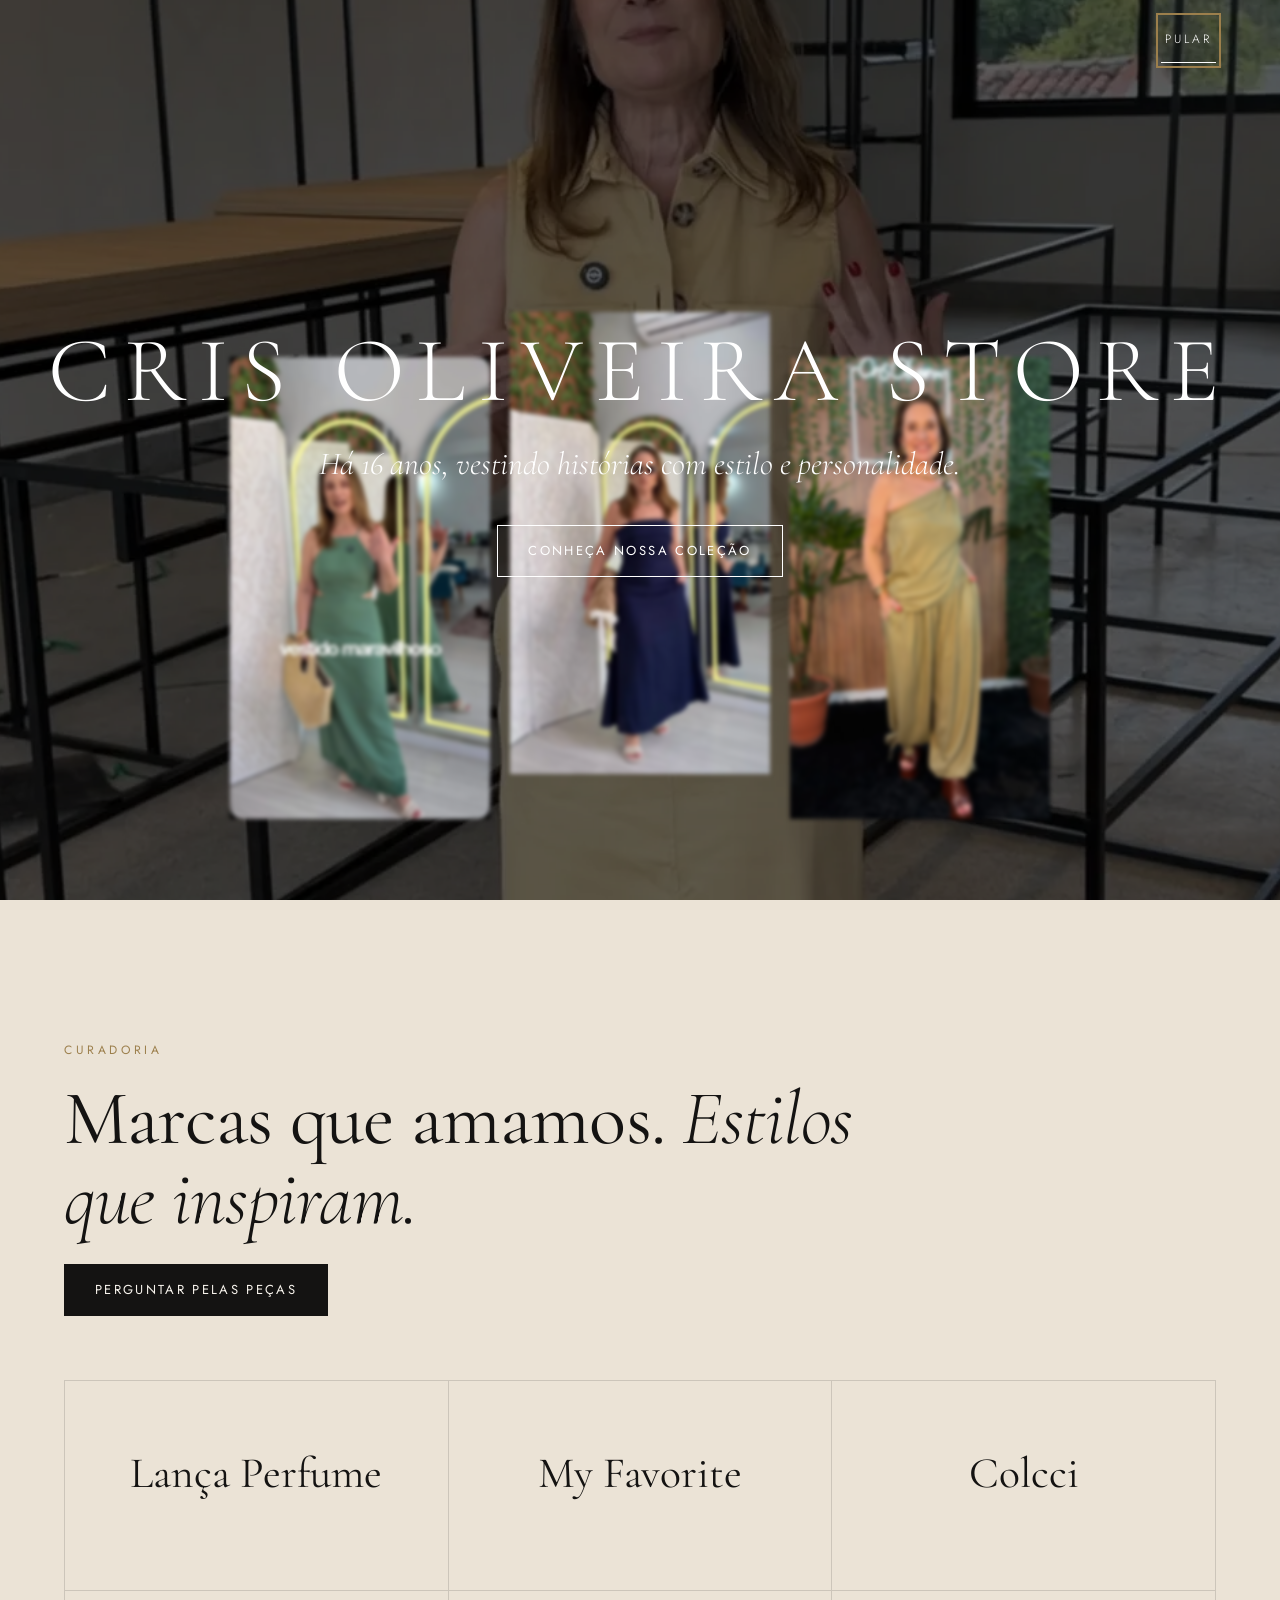
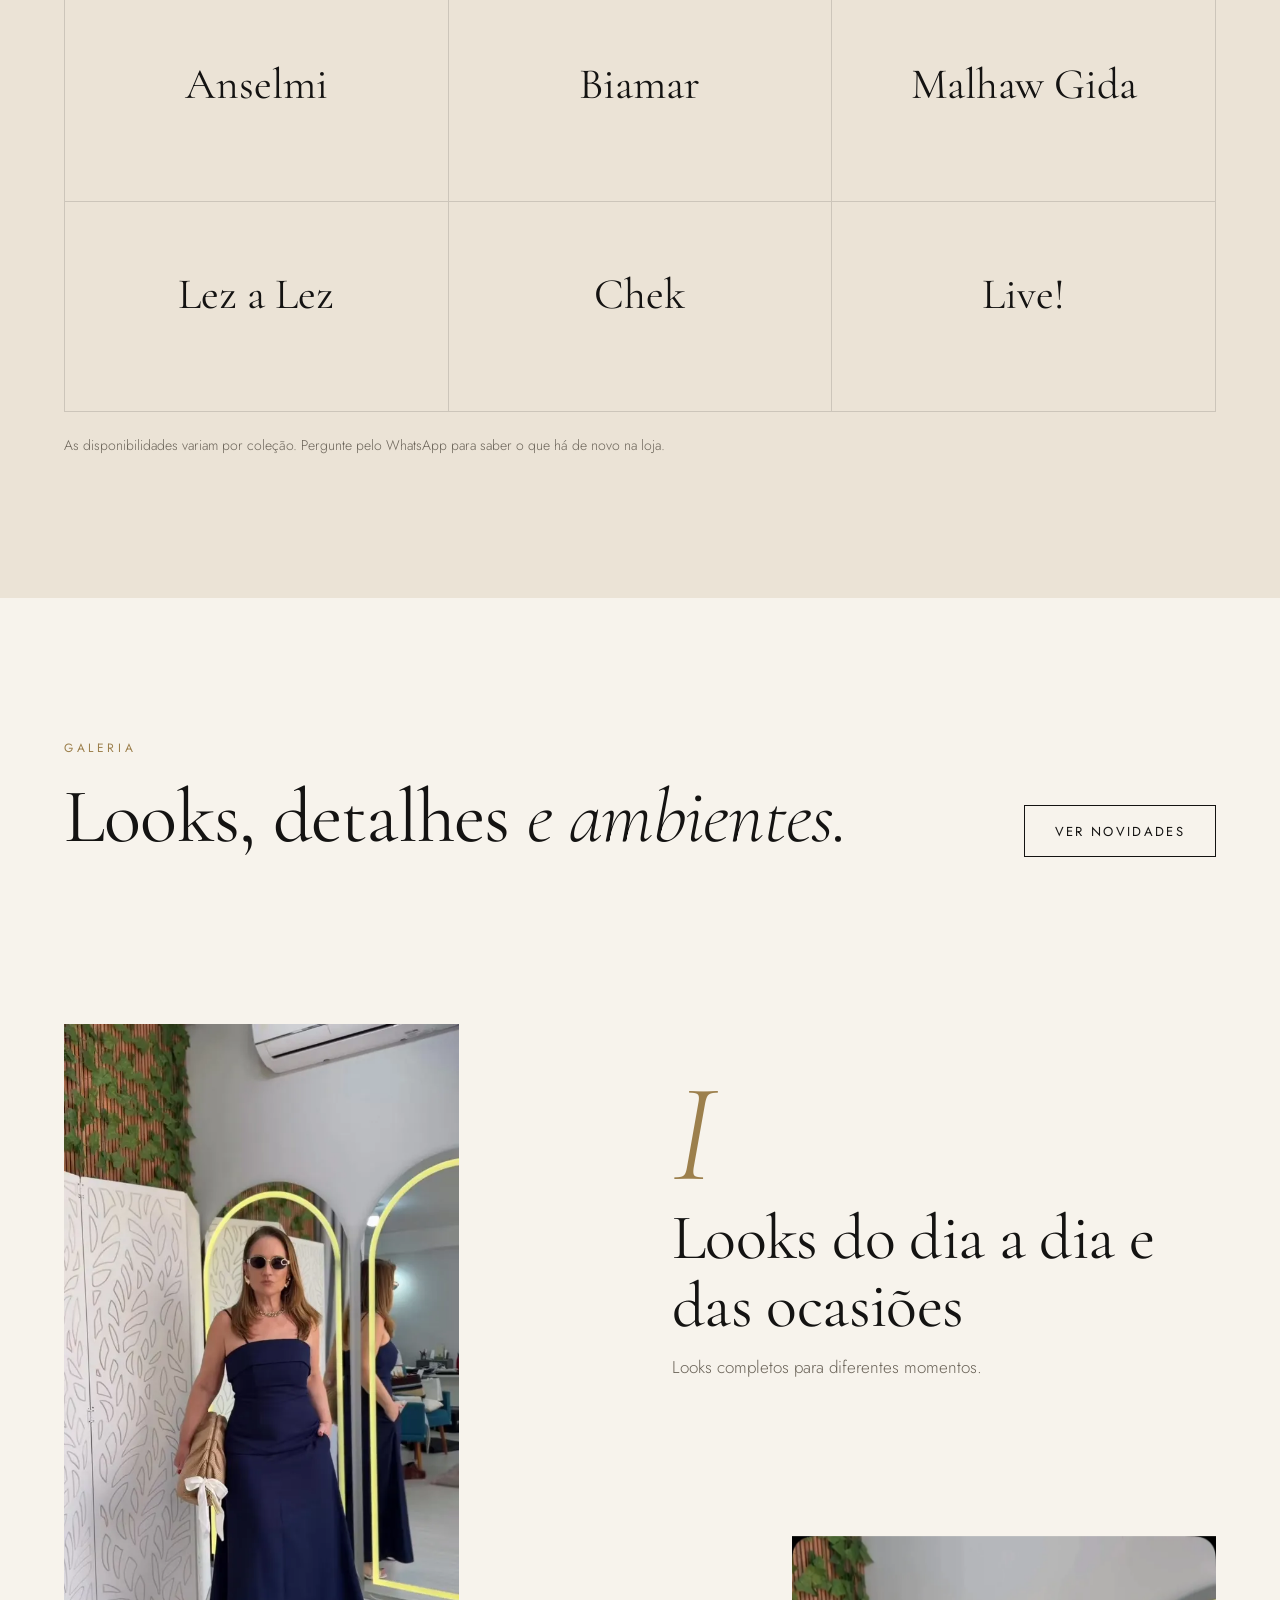
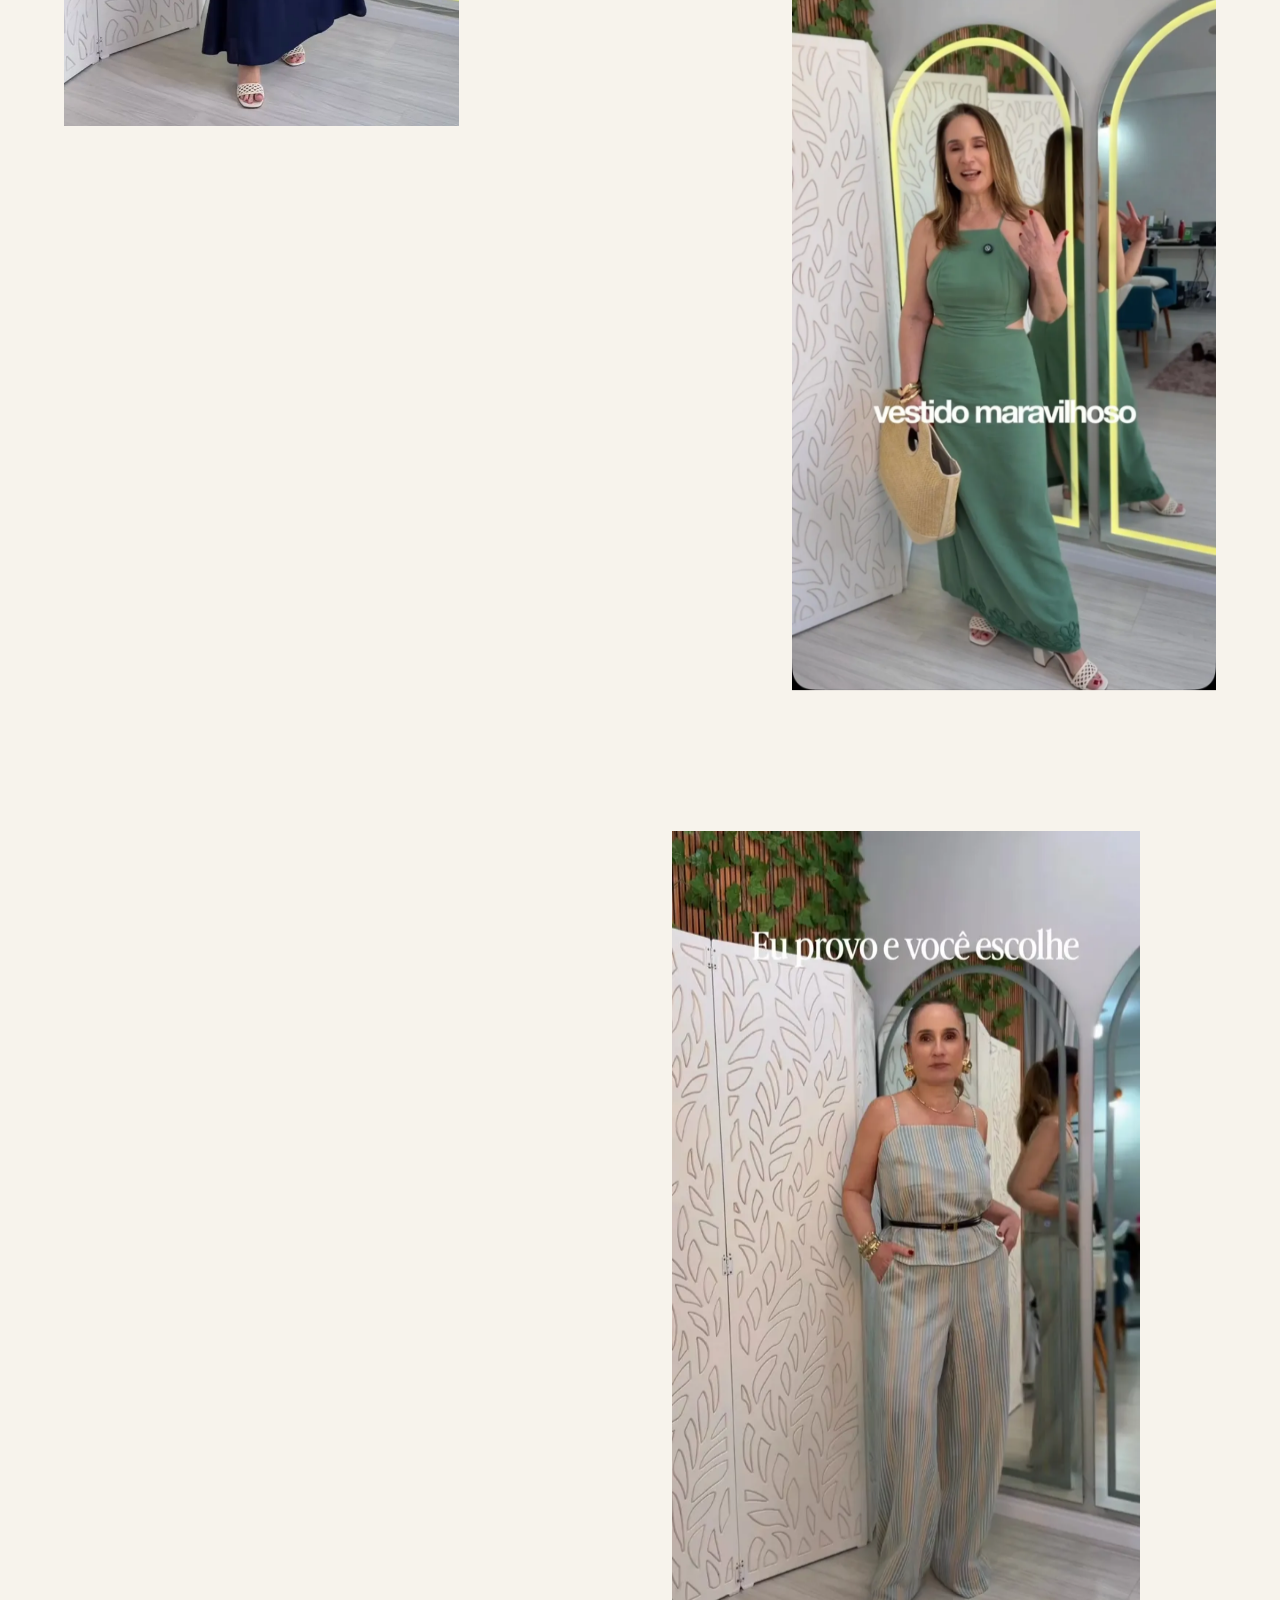
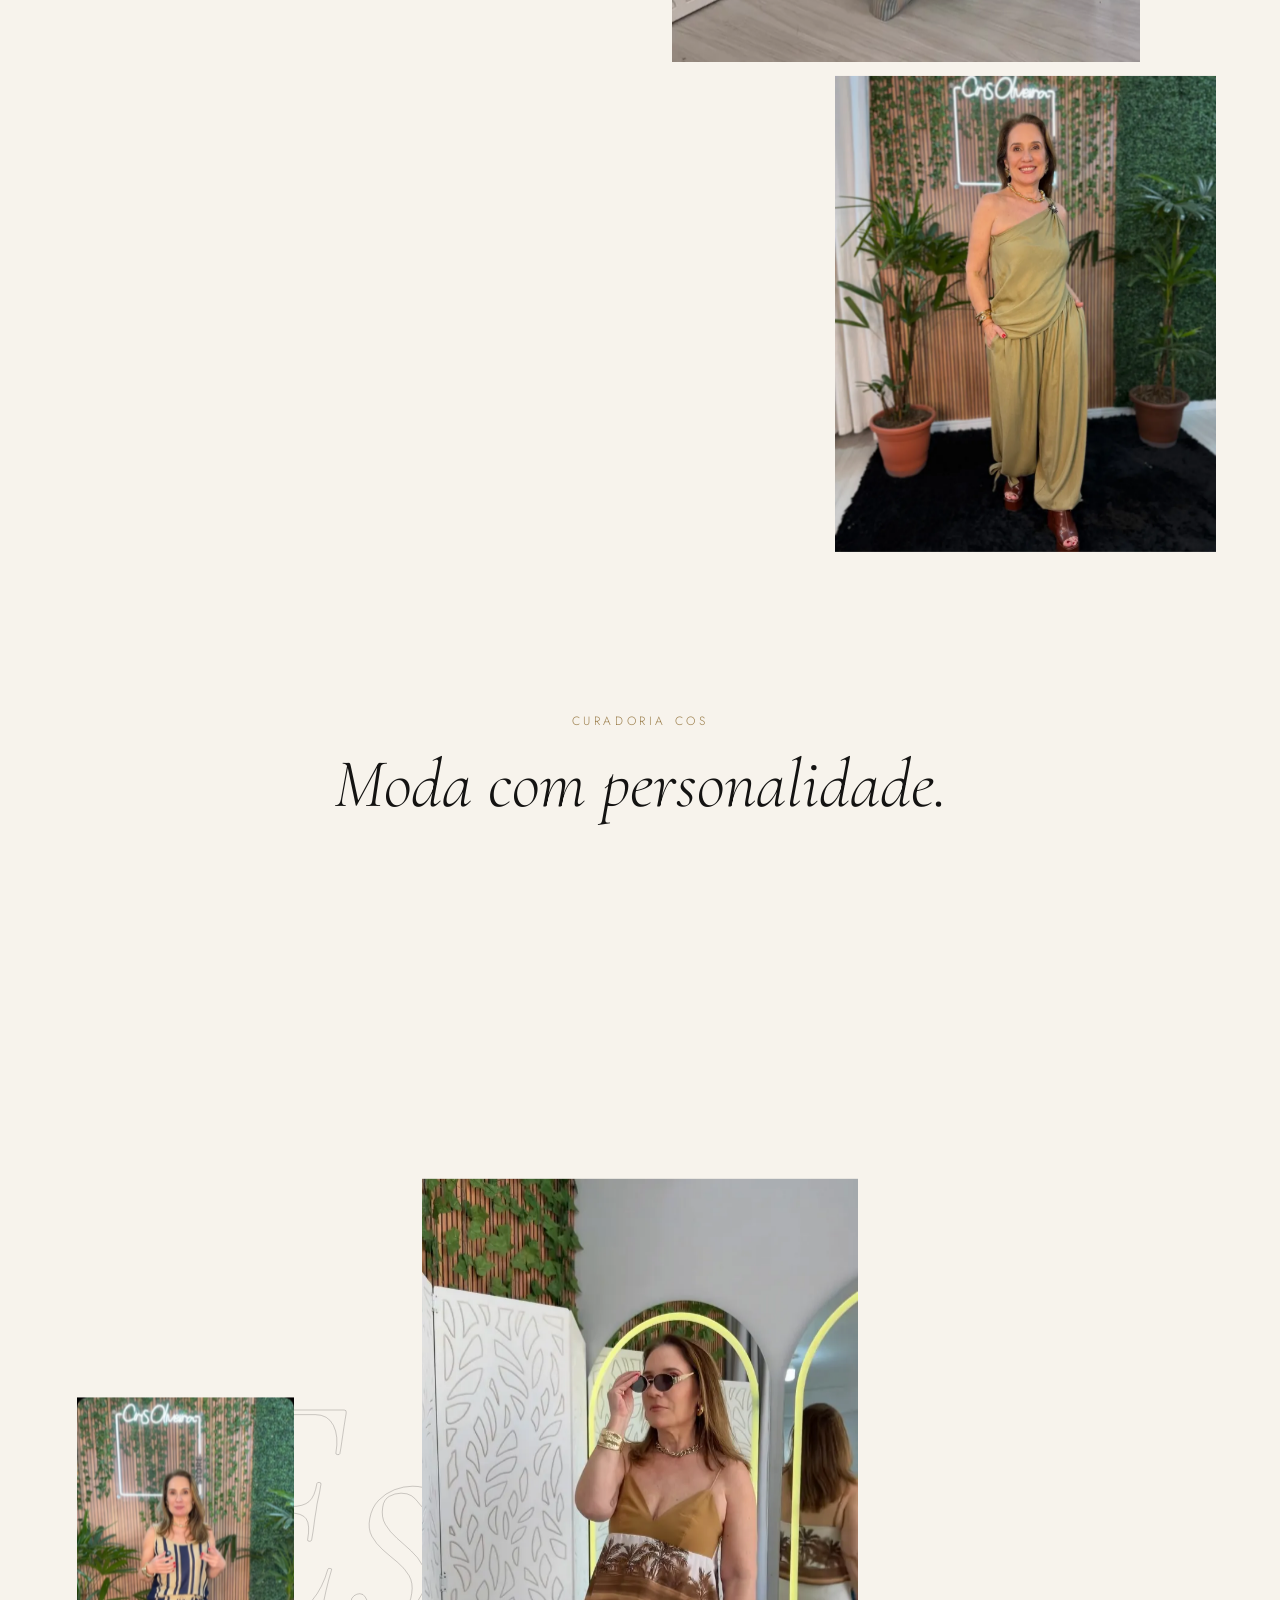
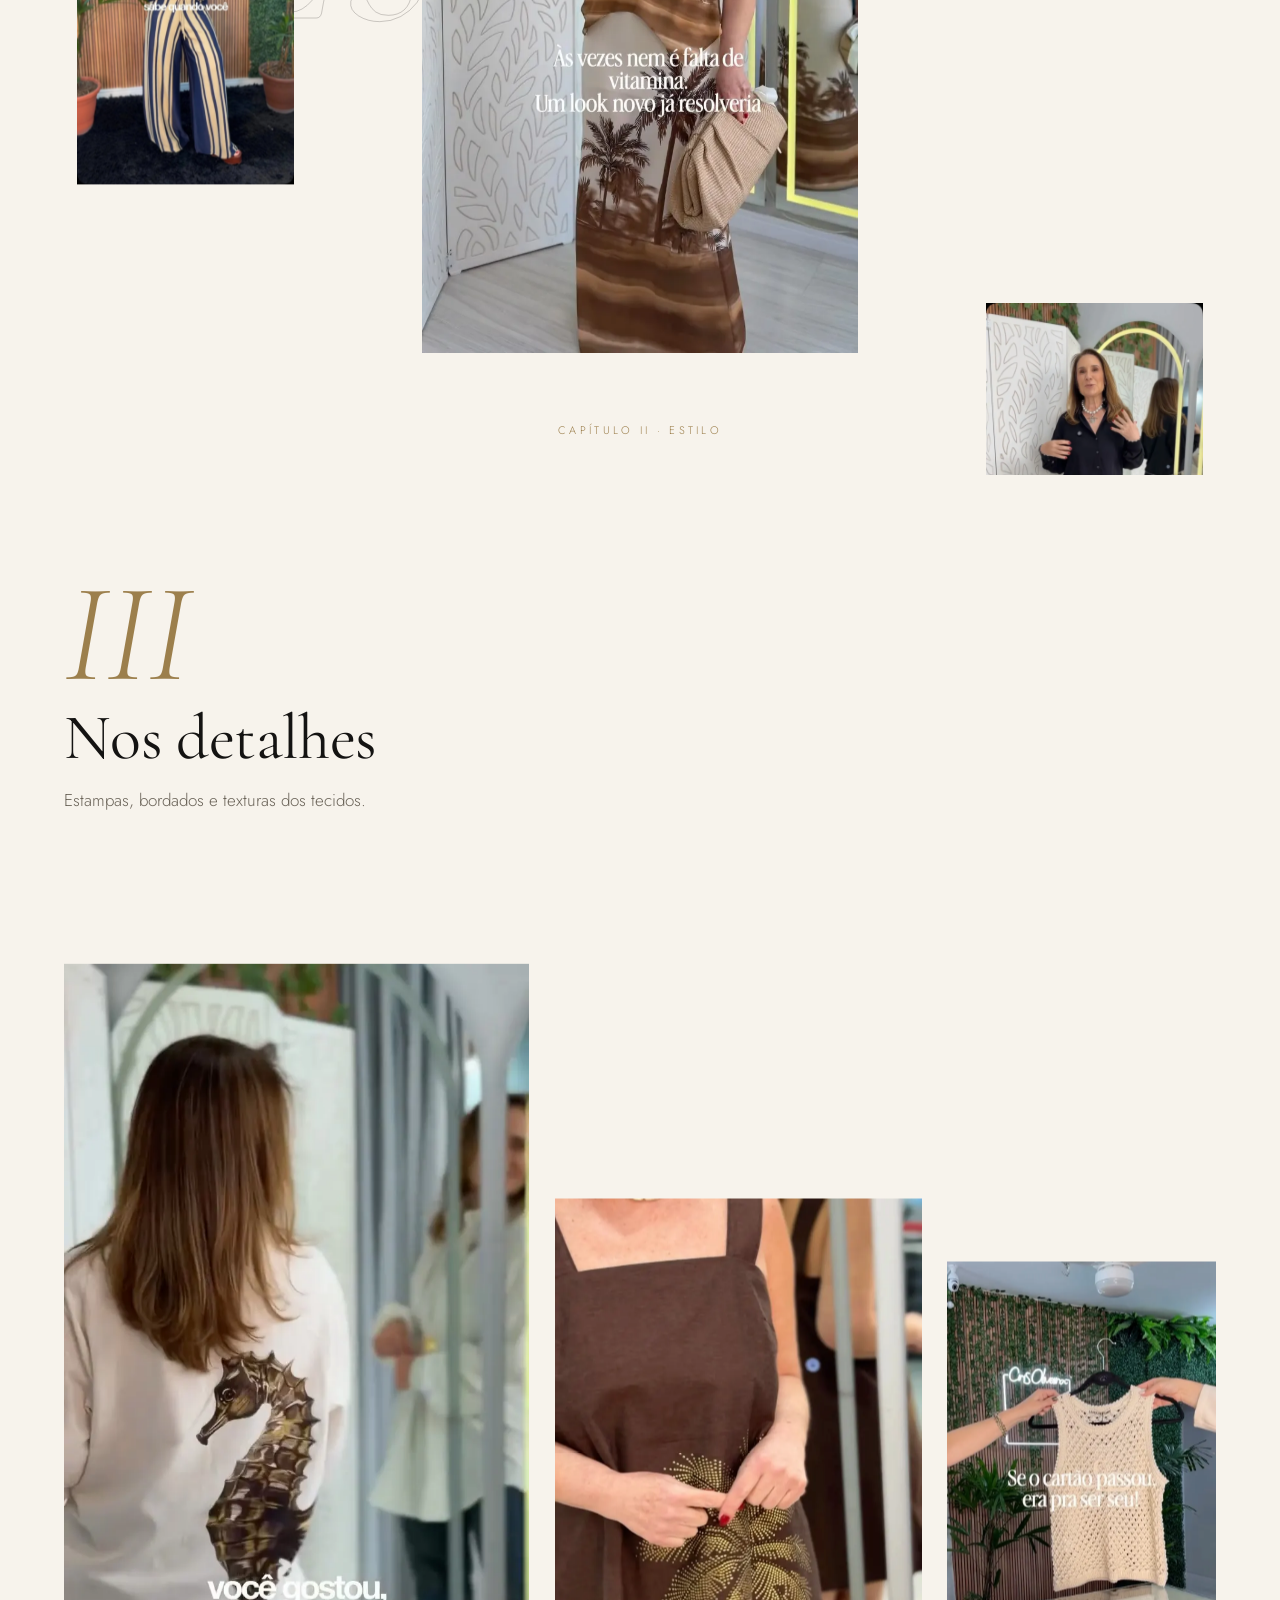
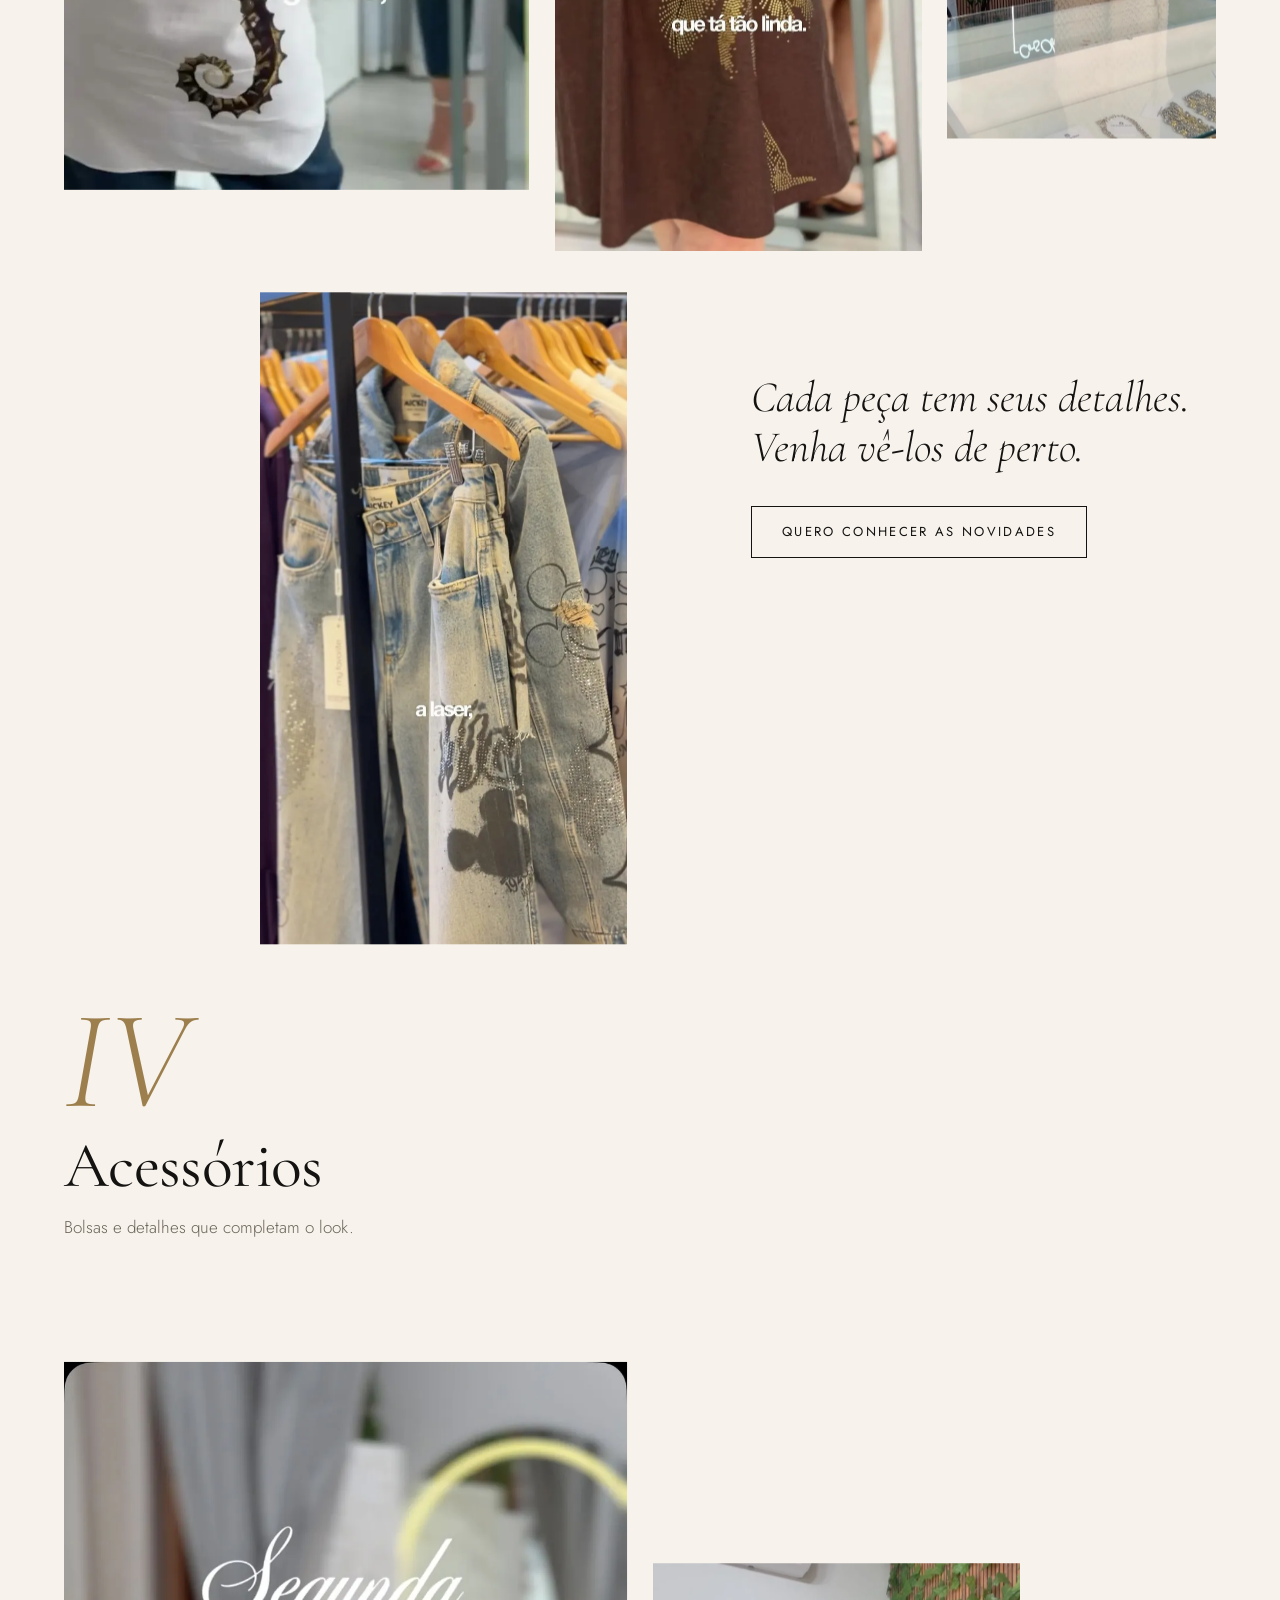
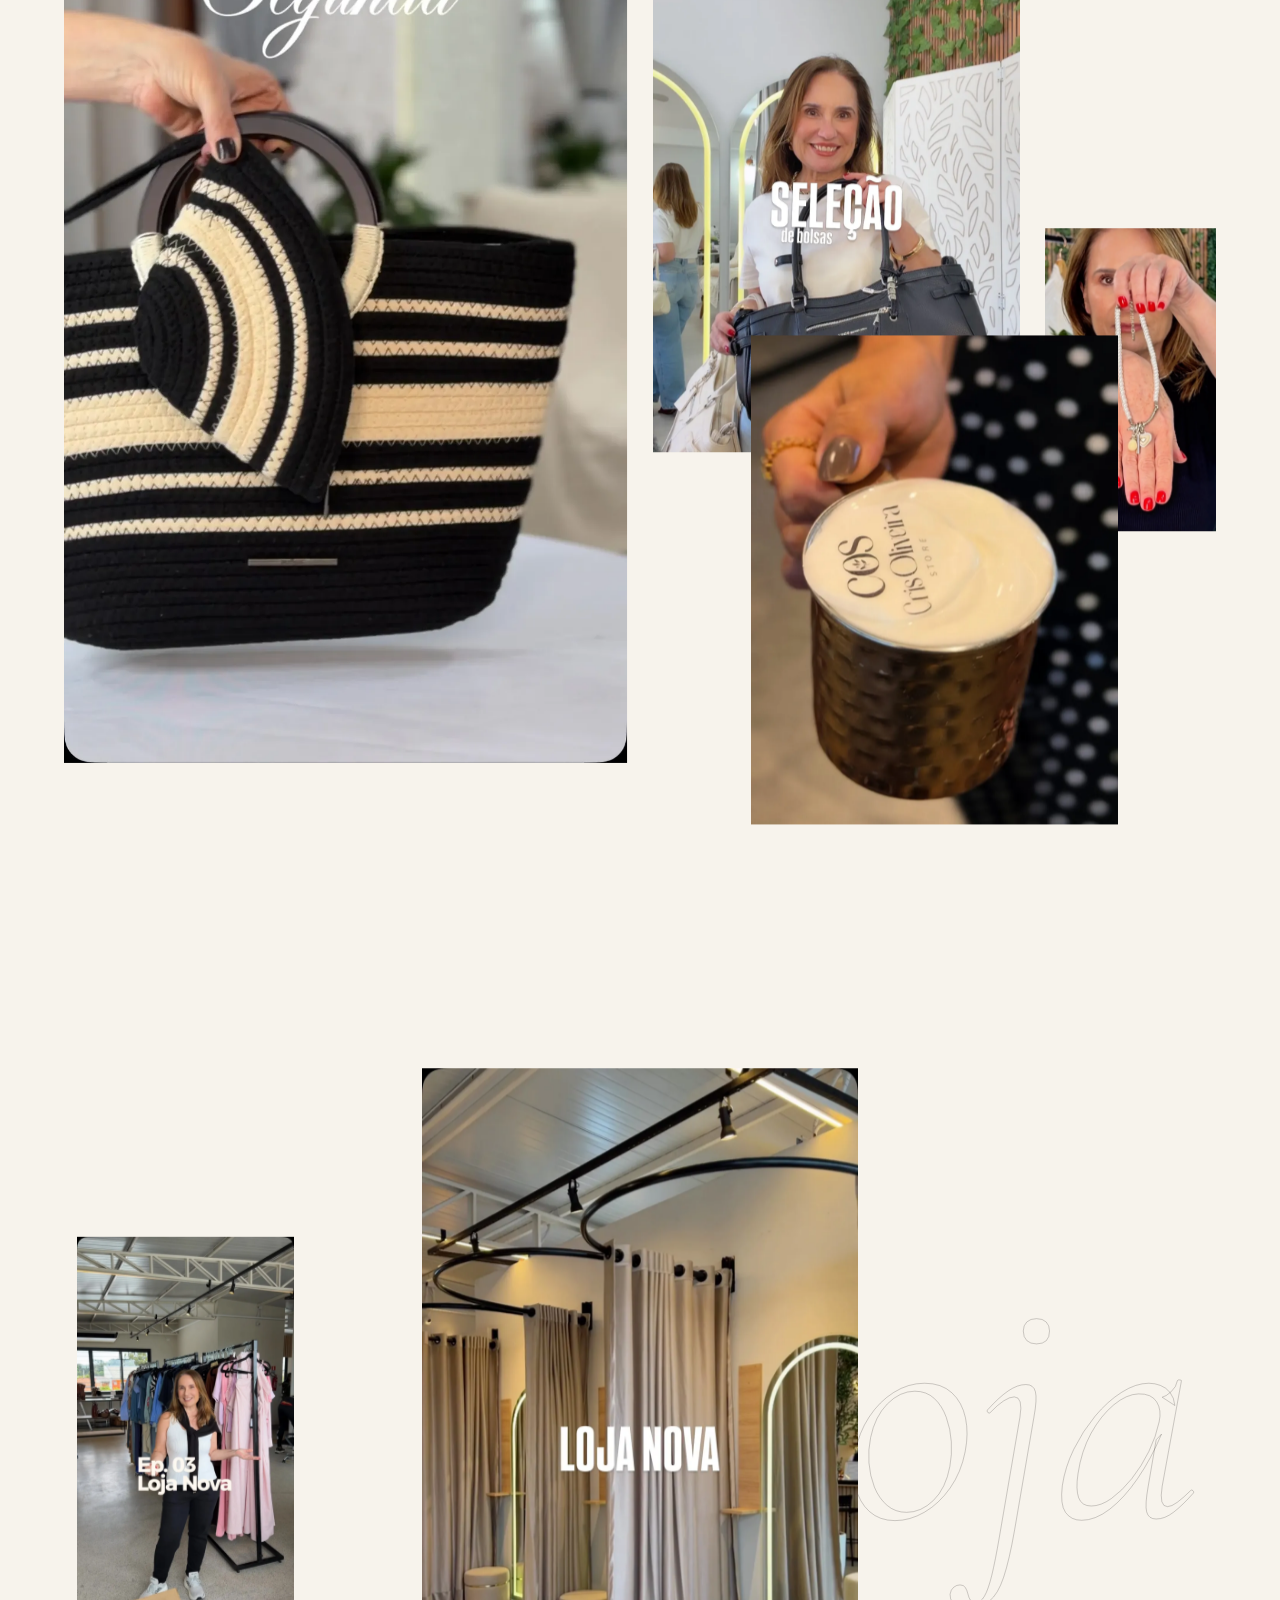
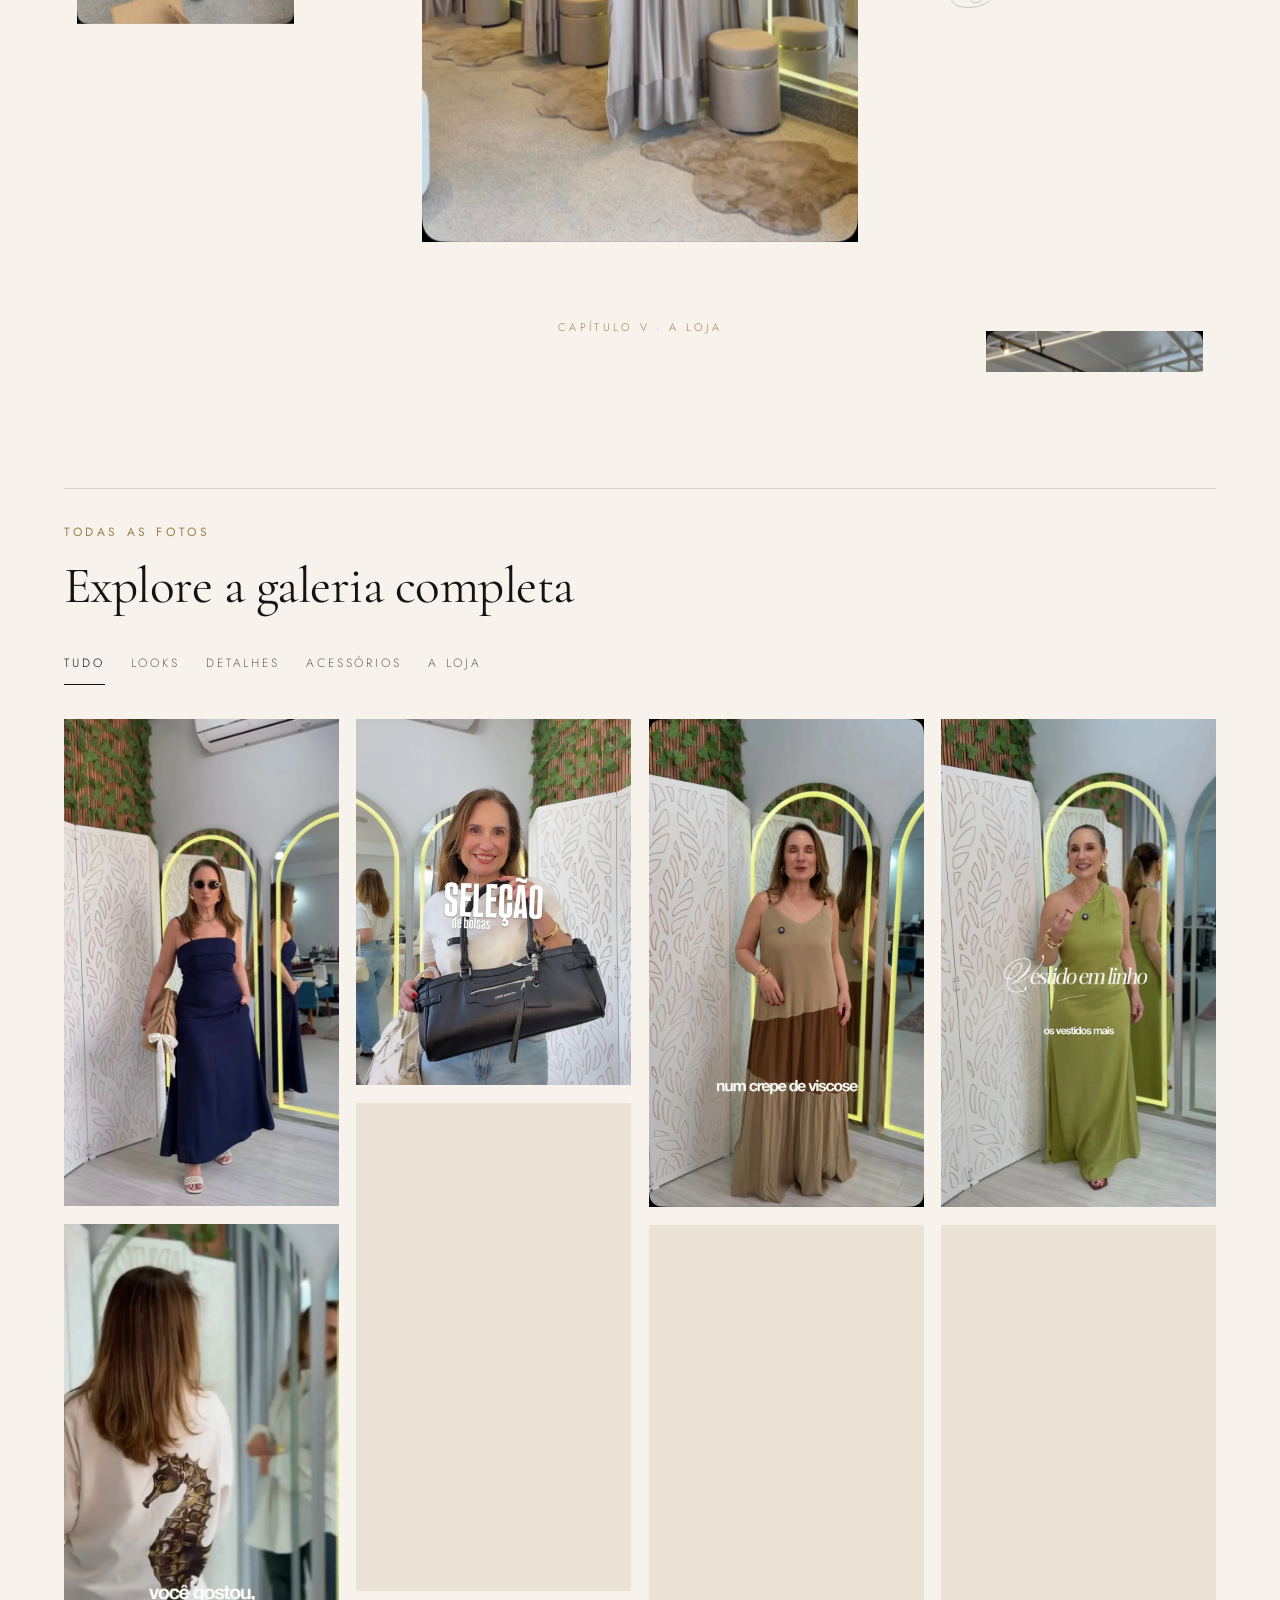
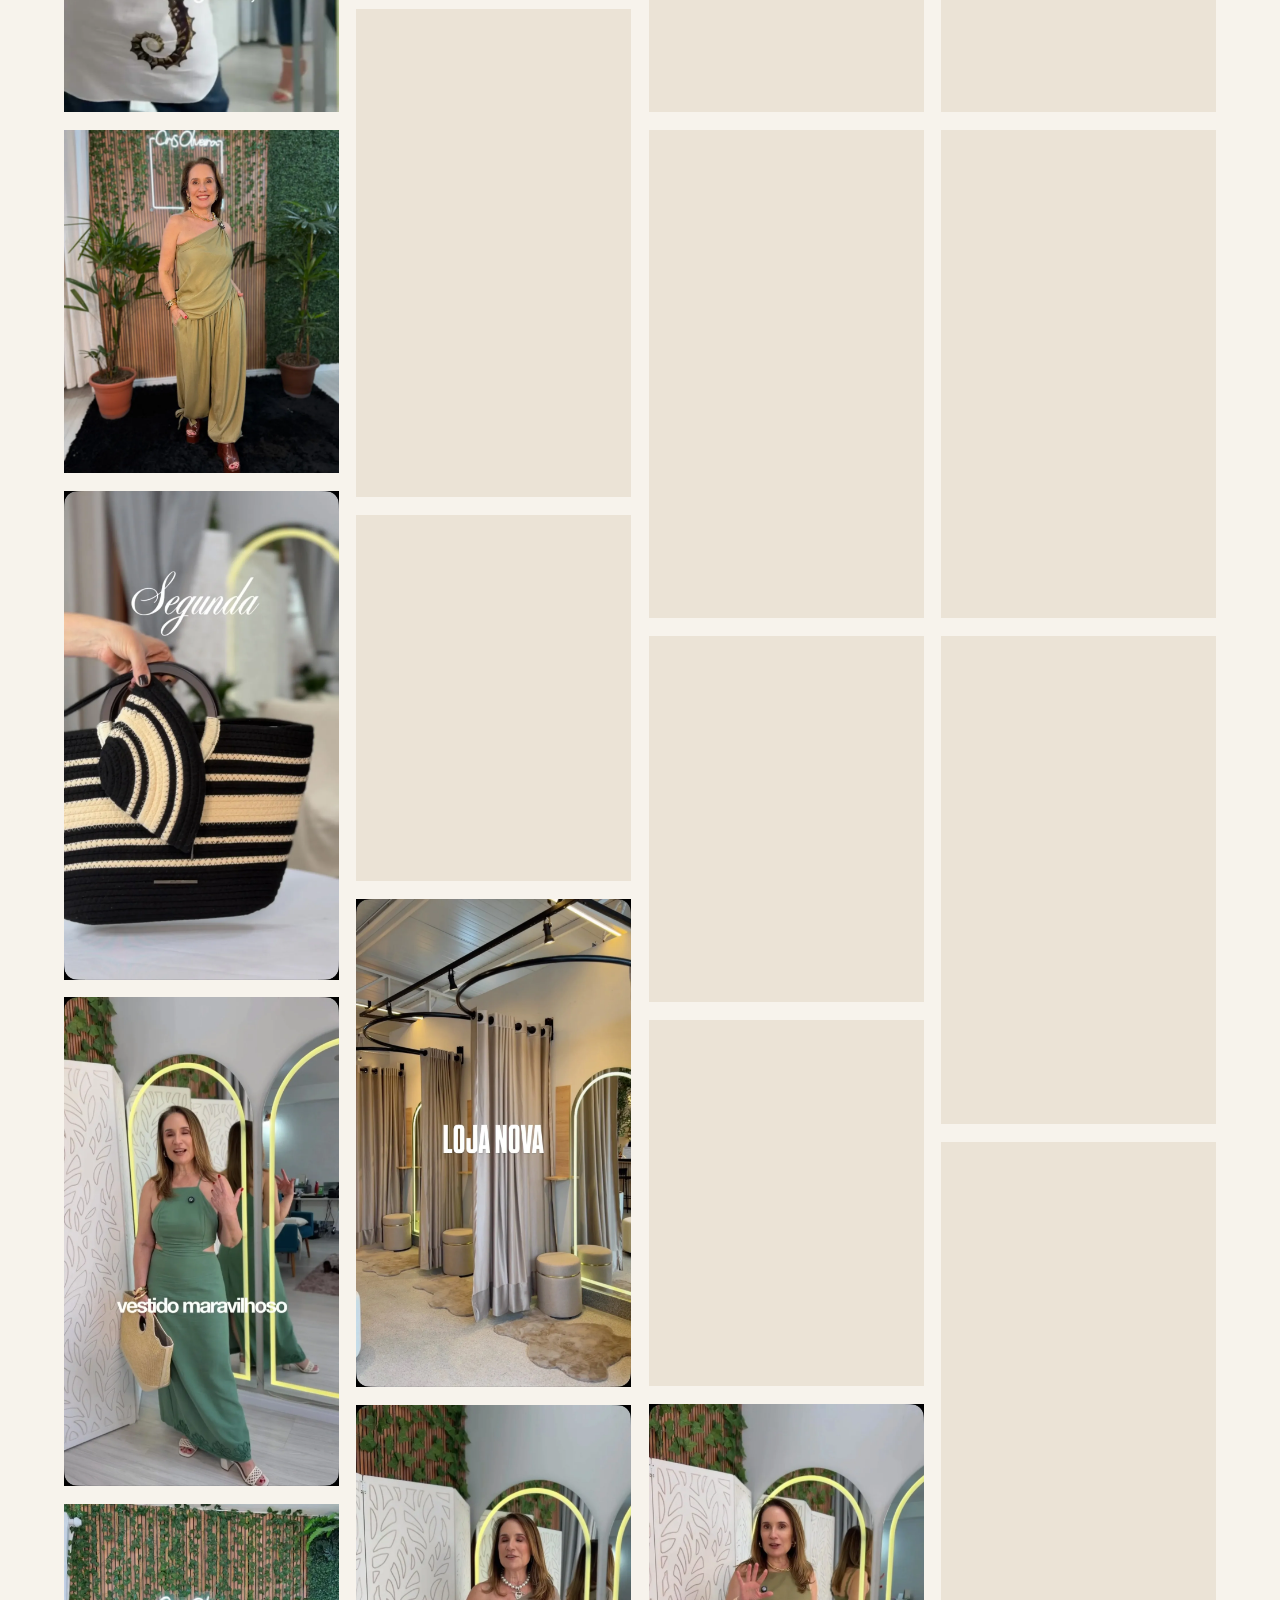
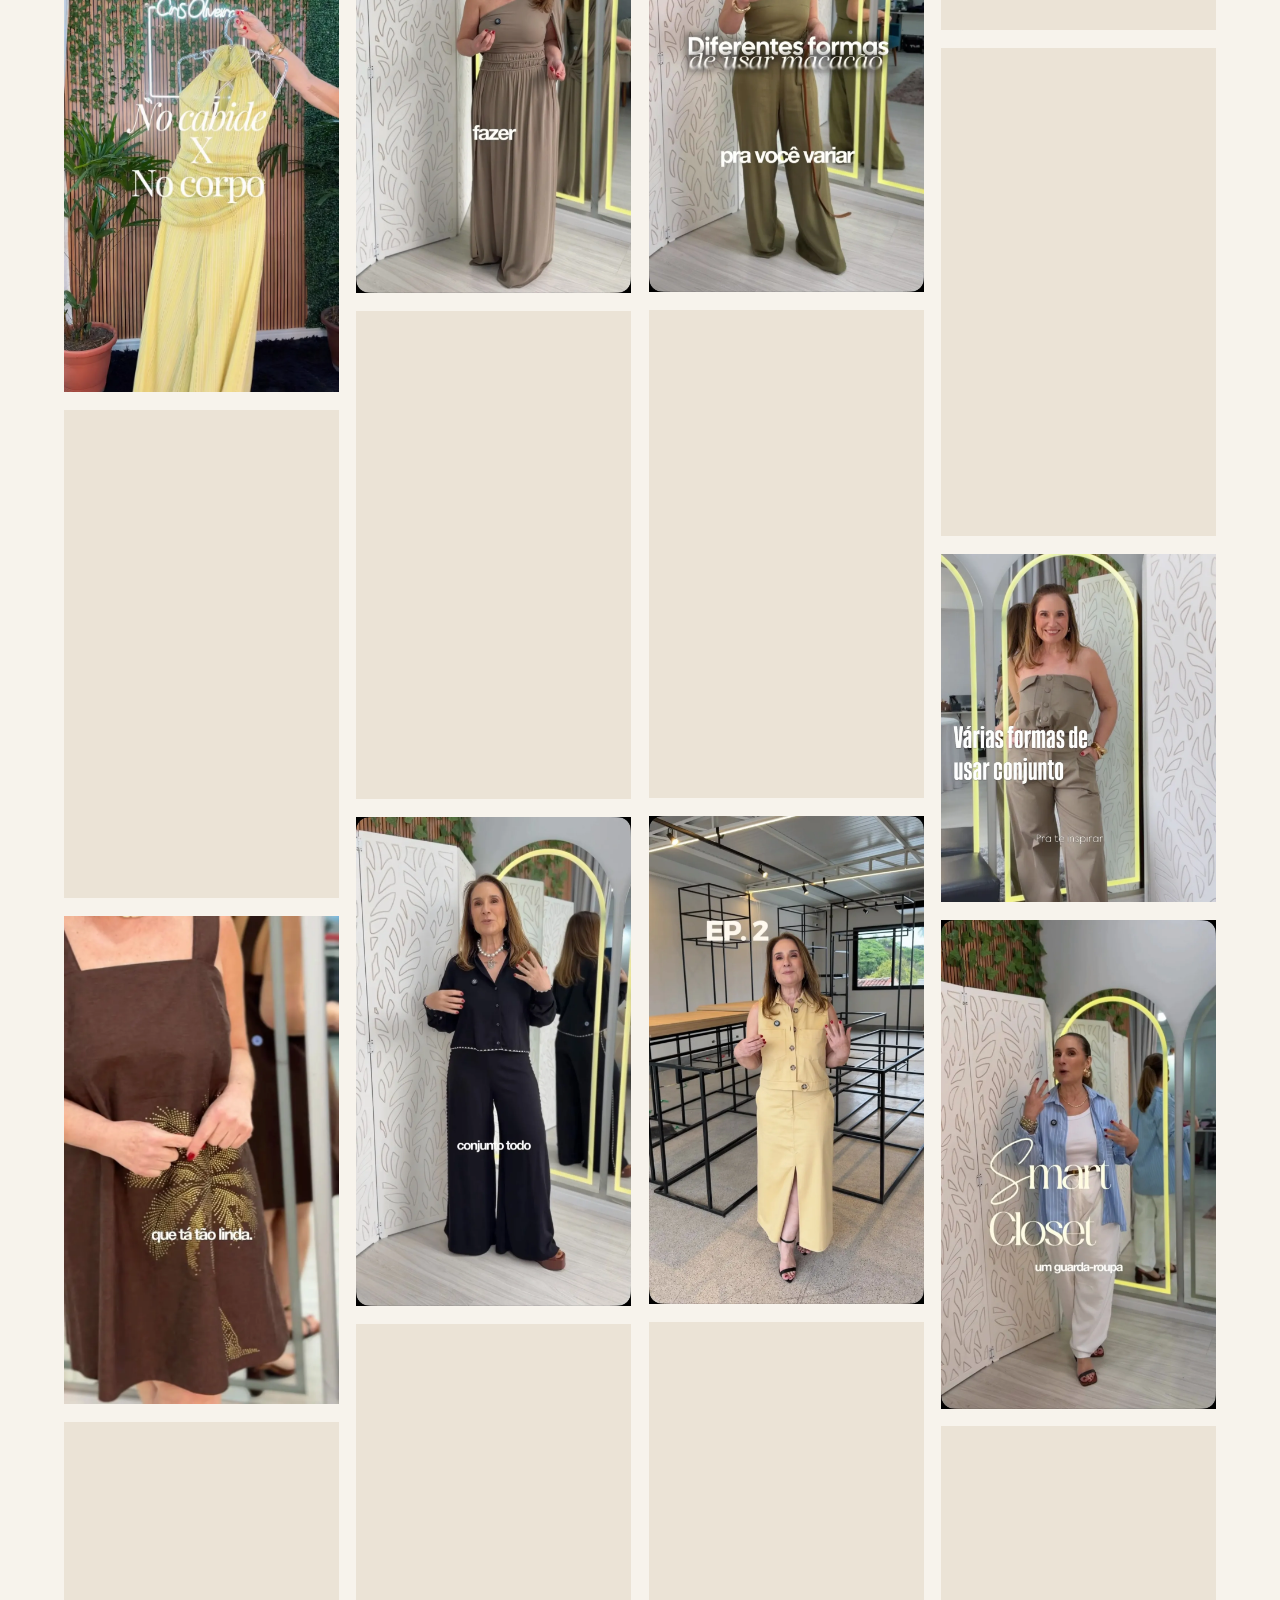
==== index.html @ 11316c7c "Add files via upload" ====
<!DOCTYPE html>
<html lang="pt-BR" class="nojs">
<head>
<meta charset="utf-8">
<meta name="viewport" content="width=device-width, initial-scale=1, viewport-fit=cover">
<title>Cris Oliveira Store | Moda feminina multimarcas em Curitiba</title>
<meta name="description" content="Cris Oliveira Store (COS): boutique de moda feminina multimarcas no Pinheirinho, Curitiba. Há 16 anos vestindo você com marcas que amamos. Compre na loja ou pelo WhatsApp, com envio para todo o Brasil.">
<meta name="theme-color" content="#F7F3EC">
<link rel="canonical" href="./">
<meta property="og:type" content="website">
<meta property="og:locale" content="pt_BR">
<meta property="og:title" content="Cris Oliveira Store | Moda com personalidade">
<meta property="og:description" content="Há 16 anos vestindo você com marcas que amamos. Boutique multimarcas em Curitiba, com atendimento e envio para todo o Brasil pelo WhatsApp.">
<meta property="og:image" content="assets/images/look-vestido-azul-marinho.webp">
<meta name="twitter:card" content="summary_large_image">
<link rel="icon" href="assets/images/logo-cos.png">
<link rel="preconnect" href="https://fonts.googleapis.com">
<link rel="preconnect" href="https://fonts.gstatic.com" crossorigin>
<link href="https://fonts.googleapis.com/css2?family=Cormorant+Garamond:ital,wght@0,300;0,400;0,500;0,600;1,300;1,400;1,500&family=Jost:wght@300;400;500&display=swap" rel="stylesheet">
<script>
/* Decide antes da primeira pintura se a abertura será exibida */
(function(){var r=false,s=false;
try{r=matchMedia('(prefers-reduced-motion: reduce)').matches}catch(e){}
try{s=sessionStorage.getItem('cos-intro')==='1'}catch(e){}
if(!r&&!s)document.documentElement.classList.add('intro-on');})();
</script>
<script type="application/ld+json">
{"@context":"https://schema.org","@type":"ClothingStore","name":"Cris Oliveira Store","alternateName":"COS - Cris Oliveira Store","description":"Boutique de moda feminina multimarcas há 16 anos.","telephone":"+55 41 98440-5460","url":"./","image":"assets/images/look-vestido-azul-marinho.webp","address":{"@type":"PostalAddress","streetAddress":"Rua Cid Marcondes de Albuquerque, 1904 - Sobreloja","addressLocality":"Curitiba","addressRegion":"PR","postalCode":"81820-000","addressCountry":"BR"},"sameAs":["https://www.instagram.com/crisoliveira.store"]}
</script>
<style>
:root{
  --off:#F7F3EC; --bege:#EBE3D6; --bege2:#D8CBB6; --ink:#141312; --ink2:#1d1b19;
  --muted:#6a6358; --gold:#9c7f4c; --gold-l:#c9ac78; --line:rgba(20,19,18,.14);
  --serif:'Cormorant Garamond',Georgia,'Times New Roman',serif;
  --sans:'Jost',system-ui,-apple-system,'Segoe UI',Roboto,sans-serif;
  --ease:cubic-bezier(.22,.8,.22,1);
  --gut:clamp(20px,5vw,72px);
}
*{box-sizing:border-box;margin:0;padding:0}
html{scroll-behavior:smooth;-webkit-text-size-adjust:100%}
html.intro-on,html.intro-on body{overflow:hidden}
body{font-family:var(--sans);font-weight:300;font-size:17px;line-height:1.65;color:var(--ink);background:var(--off);-webkit-font-smoothing:antialiased;overflow-x:hidden;overflow-x:clip}
img,video{display:block;max-width:100%}
a{color:inherit}
button{font:inherit;color:inherit;background:none;border:0;cursor:pointer}
:focus-visible{outline:2px solid var(--gold);outline-offset:3px}
.skip{position:absolute;left:-999px;top:8px;background:var(--ink);color:#fff;padding:10px 16px;z-index:1000}
.skip:focus{left:8px}
.sr{position:absolute;width:1px;height:1px;overflow:hidden;clip:rect(0 0 0 0);white-space:nowrap}

/* tipografia */
h1,h2,h3{font-family:var(--serif);font-weight:400;line-height:1.05;letter-spacing:-.01em}
.eyebrow{font-size:12px;letter-spacing:.3em;text-transform:uppercase;font-weight:400;color:var(--gold);display:block;margin-bottom:18px}
.dark .eyebrow{color:var(--gold-l)}
h2{font-size:clamp(38px,6vw,78px)}
h2 em,h1 em{font-style:italic;font-weight:300}
.lead{font-size:clamp(18px,2vw,22px);max-width:34em;color:var(--muted)}
.dark .lead{color:rgba(247,243,236,.72)}
section{padding:clamp(72px,11vw,150px) var(--gut);position:relative}
.wrap{max-width:1280px;margin:0 auto}
.dark{background:var(--ink);color:var(--off)}
.bege{background:var(--bege)}

/* botões */
.btn{display:inline-flex;align-items:center;justify-content:center;gap:10px;min-height:52px;padding:14px 30px;font-size:13px;letter-spacing:.18em;text-transform:uppercase;font-weight:400;text-decoration:none;border:1px solid var(--ink);transition:background .35s var(--ease),color .35s var(--ease),border-color .35s,transform .35s var(--ease);text-align:center}
.btn-solid{background:var(--ink);color:var(--off)}
.btn-solid:hover{background:transparent;color:var(--ink)}
.btn-line:hover{background:var(--ink);color:var(--off)}
.dark .btn-solid{background:var(--off);color:var(--ink);border-color:var(--off)}
.dark .btn-solid:hover{background:transparent;color:var(--off)}
.dark .btn-line{border-color:rgba(247,243,236,.6);color:var(--off)}
.dark .btn-line:hover{background:var(--off);color:var(--ink)}
.btns{display:flex;flex-wrap:wrap;gap:14px;margin-top:34px}

/* reveal */
.rv{opacity:0;transform:translateY(28px);transition:opacity 1s var(--ease),transform 1s var(--ease)}
.rv.in{opacity:1;transform:none}
.nojs .rv{opacity:1;transform:none}

/* logo (preserva proporções; fundo branco do arquivo se funde ao off-white) */
.logo{height:auto}

/* ===== ABERTURA ===== */
#intro{display:none;position:fixed;inset:0;z-index:500;background:var(--off);place-items:center;overflow:hidden;transition:opacity .7s ease,visibility .7s}
html.intro-on #intro{display:grid}
#intro.closing{opacity:0;visibility:hidden}
.i-logo{position:absolute;inset:0;display:grid;place-items:center;transition:opacity .8s ease,transform 1.2s var(--ease);opacity:0;transform:translateY(14px) scale(.96)}
.i-logo img{width:190px}
#intro.s0 .i-logo{opacity:1;transform:none}
#intro.s1 .i-logo{opacity:0;transform:scale(1.08)}
.i-scene{position:absolute;inset:0;clip-path:inset(100% 0 0 0);transition:clip-path 1.3s var(--ease);background:#000}
#intro.s1 .i-scene{clip-path:inset(0 0 0 0)}
.i-scene .bg{position:absolute;inset:0;width:100%;height:100%;object-fit:cover;transform:scale(1.18);transition:transform 6s ease-out,filter 1.2s ease}
#intro.s1 .i-scene .bg{transform:scale(1.02)}
#intro.s3 .i-scene .bg{filter:brightness(.38) saturate(.85)}
.i-tri{position:absolute;inset:0;display:flex;align-items:flex-end;justify-content:center;gap:clamp(8px,1.6vw,22px);padding:0 var(--gut) 9vh;pointer-events:none}
.i-tri figure{width:clamp(96px,22vw,260px);aspect-ratio:9/16;overflow:hidden;opacity:0;transform:translateY(60px);transition:opacity 1s var(--ease),transform 1.2s var(--ease),filter 1s}
.i-tri figure:nth-child(2){transition-delay:.18s;margin-bottom:5vh}
.i-tri figure:nth-child(3){transition-delay:.36s}
.i-tri img{width:100%;height:100%;object-fit:cover}
#intro.s2 .i-tri figure{opacity:1;transform:none}
#intro.s3 .i-tri figure{opacity:.5;filter:blur(2px)}
.i-text{position:absolute;inset:0;display:grid;place-content:center;justify-items:center;text-align:center;padding:24px;color:#fff;opacity:0;transform:translateY(20px);transition:opacity 1s var(--ease),transform 1s var(--ease);z-index:3}
#intro.s3 .i-text{opacity:1;transform:none}
.i-text h1{font-size:clamp(34px,7.5vw,92px);letter-spacing:.14em;font-weight:300;text-transform:uppercase;margin-bottom:18px}
.i-text p{font-family:var(--serif);font-style:italic;font-size:clamp(20px,3vw,32px);max-width:22em;margin-bottom:34px;font-weight:300}
.i-text .btn{border-color:#fff;color:#fff;background:transparent}
.i-text .btn:hover{background:#fff;color:var(--ink)}
.i-skip{position:absolute;top:max(18px,env(safe-area-inset-top));right:var(--gut);z-index:5;font-size:12px;letter-spacing:.25em;text-transform:uppercase;padding:12px 4px;border-bottom:1px solid currentColor;color:var(--ink);transition:color .6s}
#intro.s1 .i-skip{color:#fff}

/* ===== HEADER ===== */
header.top{position:fixed;top:0;left:0;right:0;z-index:100;display:flex;align-items:center;justify-content:space-between;gap:20px;padding:12px var(--gut);transition:background .4s,box-shadow .4s}
header.top.solid{background:rgba(247,243,236,.92);backdrop-filter:blur(10px);-webkit-backdrop-filter:blur(10px);box-shadow:0 1px 0 var(--line)}
.brand{display:block;line-height:0}
.brand img{width:92px}
nav.main{display:flex;gap:clamp(16px,2.4vw,34px);align-items:center}
nav.main a{font-size:12px;letter-spacing:.22em;text-transform:uppercase;text-decoration:none;font-weight:400;padding:8px 0;position:relative}
nav.main a:not(.btn)::after{content:"";position:absolute;left:0;bottom:2px;height:1px;width:100%;background:currentColor;transform:scaleX(0);transform-origin:left;transition:transform .4s var(--ease)}
nav.main a:not(.btn):hover::after{transform:scaleX(1)}
nav.main .btn{min-height:42px;padding:10px 20px;font-size:11px}
.burger{display:none;width:46px;height:46px;position:relative}
.burger span{position:absolute;left:11px;right:11px;height:1px;background:var(--ink);transition:transform .35s var(--ease),top .35s var(--ease)}
.burger span:nth-child(1){top:18px}.burger span:nth-child(2){top:27px}
.menu-open .burger span:nth-child(1){top:22px;transform:rotate(45deg)}
.menu-open .burger span:nth-child(2){top:22px;transform:rotate(-45deg)}
@media(max-width:900px){
  .burger{display:block}
  nav.main{position:fixed;inset:0;background:var(--off);flex-direction:column;justify-content:center;gap:26px;opacity:0;visibility:hidden;transition:opacity .4s,visibility .4s;z-index:-1}
  nav.main a{font-size:15px}
  .menu-open nav.main{opacity:1;visibility:visible}
  .menu-open header.top{background:var(--off)}
  .menu-open{overflow:hidden}
}

/* ===== HERO ===== */
#inicio{min-height:100svh;padding-top:clamp(110px,14vh,150px);padding-bottom:clamp(48px,8vw,90px);display:grid;align-items:center;background:var(--off)}
.hero{display:grid;grid-template-columns:1.05fr 1fr;gap:clamp(28px,5vw,90px);align-items:center}
.hero h1{font-size:clamp(50px,9vw,128px);text-transform:uppercase;letter-spacing:-.005em;line-height:.92;font-weight:300}
.hero h1 em{display:block;text-transform:none}
.hero .lead{margin-top:28px}
.hero .sig{font-family:var(--serif);font-style:italic;font-size:clamp(20px,2.2vw,26px);margin-top:16px;color:var(--gold)}
.collage{display:grid;grid-template-columns:1fr 1.15fr;gap:clamp(8px,1.2vw,16px);align-items:end}
.collage figure{overflow:hidden;background:var(--bege)}
.collage img{width:100%;height:100%;object-fit:cover;aspect-ratio:9/16;transition:transform 1.6s var(--ease)}
.collage figure:hover img{transform:scale(1.04)}
.collage figure:nth-child(1){margin-bottom:14%}
.collage figure:nth-child(2) img{aspect-ratio:9/17}
@media(max-width:900px){
  .hero{grid-template-columns:1fr}
  .collage{order:-1}
  #inicio{padding-top:96px}
}

/* ===== MARCAS ===== */
.head{display:flex;flex-wrap:wrap;justify-content:space-between;align-items:flex-end;gap:24px 60px;margin-bottom:clamp(36px,5vw,70px)}
.head h2{max-width:11em}
.brands{list-style:none;display:grid;grid-template-columns:repeat(3,1fr);border-top:1px solid var(--line);border-left:1px solid var(--line)}
.brands li{border-right:1px solid var(--line);border-bottom:1px solid var(--line);padding:clamp(26px,4.5vw,64px) 16px;text-align:center;font-family:var(--serif);font-size:clamp(24px,3.4vw,46px);font-weight:400;transition:background .5s var(--ease),color .5s}
.brands li:hover{background:var(--ink);color:var(--off)}
.brands li small{display:block;font-family:var(--sans);font-size:10px;letter-spacing:.3em;text-transform:uppercase;color:var(--gold);margin-top:6px;opacity:0;transition:opacity .4s}
.brands li:hover small{opacity:1}
@media(max-width:700px){.brands{grid-template-columns:repeat(2,1fr)}}
.note{font-size:14px;color:var(--muted);margin-top:22px}

/* ===== GALERIA ===== */
.filters{display:flex;flex-wrap:wrap;gap:8px 26px;margin-bottom:34px}
.filters button{font-size:12px;letter-spacing:.24em;text-transform:uppercase;padding:10px 0;border-bottom:1px solid transparent;color:var(--muted);transition:color .3s,border-color .3s}
.filters button[aria-pressed="true"],.filters button:hover{color:var(--ink);border-color:var(--ink)}
.masonry{columns:2;column-gap:clamp(8px,1.4vw,20px)}
@media(min-width:700px){.masonry{columns:3}}
@media(min-width:1100px){.masonry{columns:4}}
.masonry .g{display:block;width:100%;break-inside:avoid;margin-bottom:clamp(8px,1.4vw,20px);position:relative;overflow:hidden;background:var(--bege);cursor:zoom-in}
.masonry .g img{width:100%;height:auto;transition:transform 1.3s var(--ease),filter .6s}
.masonry .g:hover img{transform:scale(1.045)}
.masonry .g::after{content:"";position:absolute;inset:0;box-shadow:inset 0 0 0 1px rgba(255,255,255,.0);transition:box-shadow .4s}
.masonry .g.hide{display:none}
.gal-cta{margin-top:30px;display:flex;justify-content:center}

/* lightbox */
#lb{position:fixed;inset:0;background:rgba(10,10,9,.96);z-index:400;display:none;align-items:center;justify-content:center;touch-action:pan-y}
#lb.open{display:flex}
#lb figure{max-width:min(92vw,900px);max-height:88vh;display:flex;flex-direction:column;align-items:center}
#lb img{max-height:80vh;width:auto;max-width:100%;object-fit:contain}
#lb figcaption{color:rgba(247,243,236,.8);font-size:14px;margin-top:14px;text-align:center;padding:0 16px}
#lb button{position:absolute;color:#fff;width:56px;height:56px;font-size:30px;display:grid;place-items:center;opacity:.8;transition:opacity .3s}
#lb button:hover{opacity:1}
#lb .x{top:max(10px,env(safe-area-inset-top));right:10px;font-size:34px}
#lb .p{left:6px;top:50%;transform:translateY(-50%)}
#lb .n{right:6px;top:50%;transform:translateY(-50%)}
#lb .ct{position:absolute;top:22px;left:24px;color:rgba(247,243,236,.6);font-size:12px;letter-spacing:.25em}

/* ===== VÍDEOS ===== */
.vtabs{display:flex;flex-wrap:wrap;gap:8px 26px;margin-bottom:34px}
.vtabs button{font-size:12px;letter-spacing:.24em;text-transform:uppercase;padding:10px 0;border-bottom:1px solid transparent;color:rgba(247,243,236,.55);transition:color .3s,border-color .3s}
.vtabs button[aria-pressed="true"],.vtabs button:hover{color:var(--off);border-color:var(--gold-l)}
.vgrid{display:grid;grid-template-columns:repeat(auto-fill,minmax(min(100%,230px),1fr));gap:clamp(14px,2vw,28px);align-items:start}
.vcard{display:block;position:relative;text-decoration:none;color:inherit}
.vcard.hide{display:none}
.vframe{position:relative;overflow:hidden;background:#000;aspect-ratio:9/16}
.vcard[data-ratio="16/9"] .vframe{aspect-ratio:16/9}
.vframe img,.vframe video{position:absolute;inset:0;width:100%;height:100%;object-fit:cover}
.vframe video{object-fit:contain;background:#000}
.vframe::after{content:"";position:absolute;inset:0;background:linear-gradient(180deg,rgba(0,0,0,0) 55%,rgba(0,0,0,.55));pointer-events:none}
.vplay{position:absolute;left:50%;top:50%;width:64px;height:64px;margin:-32px 0 0 -32px;border:1px solid rgba(255,255,255,.85);border-radius:50%;display:grid;place-items:center;z-index:2;transition:transform .5s var(--ease),background .4s;color:#fff;backdrop-filter:blur(3px);background:rgba(0,0,0,.22)}
.vplay svg{width:20px;height:20px;margin-left:3px}
.vcard:hover .vplay{transform:scale(1.1);background:rgba(255,255,255,.2)}
.vcard:hover .vframe img{transform:scale(1.04)}
.vframe img{transition:transform 1.3s var(--ease)}
.vmeta{padding-top:14px}
.vmeta b{display:block;font-family:var(--serif);font-weight:400;font-size:22px;line-height:1.2}
.vmeta span{font-size:11px;letter-spacing:.22em;text-transform:uppercase;color:var(--gold-l)}
.vbadge{position:absolute;left:12px;bottom:12px;z-index:2;font-size:10px;letter-spacing:.2em;text-transform:uppercase;color:#fff}
.vnote{margin-top:34px;font-size:14px;color:rgba(247,243,236,.6);max-width:46em}

/* ===== SOBRE ===== */
.about{display:grid;grid-template-columns:1fr 1.1fr;gap:clamp(32px,7vw,110px);align-items:center}
.about .imgs{position:relative;padding-bottom:18%}
.about .imgs img{width:78%;aspect-ratio:3/4;object-fit:cover}
.about .imgs img+img{position:absolute;right:0;bottom:0;width:48%;aspect-ratio:3/4;border:10px solid var(--off)}
.about p{margin-top:22px;font-size:19px;max-width:31em}
.about .stat{display:flex;align-items:baseline;gap:16px;margin-top:38px;font-family:var(--serif)}
.about .stat b{font-size:clamp(70px,10vw,130px);font-weight:300;line-height:.8;color:var(--gold)}
.about .stat span{font-size:20px;font-style:italic;max-width:9em;line-height:1.2}
@media(max-width:900px){.about{grid-template-columns:1fr}}

/* ===== LOJA ===== */
.store{display:grid;grid-template-columns:1fr 1.15fr;gap:clamp(30px,5vw,80px);align-items:stretch}
.store address{font-style:normal;margin-top:26px;font-size:19px;line-height:1.7;padding-left:20px;border-left:1px solid var(--gold)}
.store .photo{margin-top:34px;aspect-ratio:4/3;overflow:hidden;background:var(--ink)}
.store .photo img{width:100%;height:100%;object-fit:cover;object-position:center 40%}
.map{min-height:420px;background:var(--bege2);position:relative}
.map iframe{position:absolute;inset:0;width:100%;height:100%;border:0;filter:grayscale(.5) contrast(.95)}
@media(max-width:900px){.store{grid-template-columns:1fr}.map{min-height:340px}}

/* ===== ENVIO ===== */
#envio{text-align:center;overflow:hidden}
#envio h2{font-size:clamp(46px,9vw,130px)}
#envio .lead{margin:26px auto 0}
#envio .btns{justify-content:center}
#envio .deco{position:absolute;inset:0;display:flex;justify-content:space-between;pointer-events:none;opacity:.16}
#envio .deco img{height:100%;width:24%;object-fit:cover}
#envio .wrap{position:relative}

/* ===== COMPRAR ===== */
.ways{display:grid;grid-template-columns:repeat(3,1fr);border-top:1px solid var(--line);border-left:1px solid var(--line)}
.way{padding:clamp(26px,3.4vw,46px);border-right:1px solid var(--line);border-bottom:1px solid var(--line)}
.way svg{width:34px;height:34px;stroke:var(--gold);fill:none;stroke-width:1.2;stroke-linecap:round;stroke-linejoin:round;margin-bottom:20px}
.way h3{font-size:28px;margin-bottom:8px}
.way p{font-size:16px;color:var(--muted)}
@media(max-width:900px){.ways{grid-template-columns:repeat(2,1fr)}}
@media(max-width:560px){.ways{grid-template-columns:1fr}}

/* ===== INSTAGRAM ===== */
.insta{display:grid;grid-template-columns:1.1fr 1fr;gap:clamp(30px,6vw,90px);align-items:center}
.insta .strip{display:grid;grid-template-columns:repeat(3,1fr);gap:8px}
.insta .strip img{width:100%;aspect-ratio:3/5;object-fit:cover}
.insta .strip img:nth-child(2){margin-top:28px}
@media(max-width:900px){.insta{grid-template-columns:1fr}}

/* ===== RODAPÉ ===== */
footer{background:var(--off);padding:clamp(60px,8vw,100px) var(--gut) 40px;border-top:1px solid var(--line)}
.f-phrase{font-family:var(--serif);font-style:italic;font-weight:300;font-size:clamp(34px,6.4vw,92px);line-height:1.05;margin-bottom:clamp(40px,6vw,80px);max-width:12em}
.f-grid{display:grid;grid-template-columns:1.2fr 1fr 1fr 1fr;gap:32px 40px;font-size:16px}
.f-grid img{width:120px;margin-bottom:14px}
.f-grid h4{font-size:11px;letter-spacing:.28em;text-transform:uppercase;font-weight:400;color:var(--gold);margin-bottom:12px}
.f-grid a{text-decoration:none;border-bottom:1px solid transparent}
.f-grid a:hover{border-color:currentColor}
.f-grid p{color:var(--muted)}
.f-bot{margin-top:50px;padding-top:22px;border-top:1px solid var(--line);font-size:13px;color:var(--muted);display:flex;flex-wrap:wrap;justify-content:space-between;gap:10px}
@media(max-width:900px){.f-grid{grid-template-columns:1fr 1fr}}
@media(max-width:560px){.f-grid{grid-template-columns:1fr}}

/* WhatsApp flutuante */
.fab{position:fixed;right:max(16px,env(safe-area-inset-right));bottom:max(16px,env(safe-area-inset-bottom));z-index:90;display:flex;align-items:center;gap:10px;background:var(--ink);color:var(--off);text-decoration:none;padding:14px 20px;font-size:12px;letter-spacing:.18em;text-transform:uppercase;box-shadow:0 10px 30px rgba(0,0,0,.25);transition:transform .4s var(--ease),opacity .4s}
.fab:hover{transform:translateY(-3px)}
.fab svg{width:20px;height:20px;fill:none;stroke:currentColor;stroke-width:1.4;stroke-linecap:round;stroke-linejoin:round}
html.intro-on .fab{opacity:0;pointer-events:none}
@media(max-width:560px){.fab span{display:none}.fab{padding:15px;border-radius:50%}}

/* ===== ANIMAÇÕES DE ROLAGEM ===== */
[data-rv]{opacity:0;transition:opacity 1.1s var(--ease),transform 1.4s var(--ease);transition-delay:var(--d,0ms)}
[data-rv=up]{transform:translate3d(0,72px,0)}
[data-rv=left]{transform:translate3d(-64px,0,0)}
[data-rv=right]{transform:translate3d(64px,0,0)}
[data-rv=zoom]{transform:scale(.9)}
[data-rv].in{opacity:1;transform:none}
.nojs [data-rv]{opacity:1;transform:none}
.px{will-change:transform}
#prog{position:fixed;top:0;left:0;right:0;height:2px;z-index:150;background:var(--gold);transform:scaleX(0);transform-origin:0 50%;pointer-events:none}
h2.mk{overflow:hidden;padding-bottom:.14em;margin-bottom:-.14em}
h2.mk .mi{display:block;transform:translate3d(0,108%,0);transition:transform 1.3s var(--ease)}
h2.mk.in .mi{transform:none}

/* sobreposição de seções (cortinas) */
#videos,#localizacao,#envio,#instagram{border-radius:clamp(22px,4vw,56px) clamp(22px,4vw,56px) 0 0;margin-top:calc(-1*clamp(22px,4vw,56px));z-index:2;padding-top:calc(clamp(72px,11vw,150px) + clamp(22px,4vw,56px))}
#videos{z-index:2}#localizacao{z-index:3}#envio{z-index:4}#instagram{z-index:5}
#galeria{overflow:clip}

/* fotos (editorial + grade) */
.ph{display:block;position:relative;overflow:hidden;background:var(--bege);cursor:zoom-in;width:100%;text-align:left}
.ph img{width:100%;height:auto;transform:scale(1.16);transition:transform 1.9s var(--ease)}
.ph.in img{transform:scale(1)}
.ph .zoom{position:absolute;right:12px;top:12px;width:38px;height:38px;border-radius:50%;background:rgba(247,243,236,.92);color:var(--ink);display:grid;place-items:center;font-size:22px;line-height:1;opacity:.9;transition:transform .5s var(--ease),opacity .4s}
.ph .cap{position:absolute;left:0;right:0;bottom:0;padding:44px 16px 14px;color:#fff;font-size:13px;line-height:1.35;background:linear-gradient(180deg,rgba(0,0,0,0),rgba(0,0,0,.6));transform:translate3d(0,100%,0);opacity:0;transition:transform .6s var(--ease),opacity .5s}
.ph .cap i{display:block;font-style:normal;font-size:10px;letter-spacing:.26em;text-transform:uppercase;color:var(--gold-l);margin-bottom:3px}
@media(hover:hover){
  .ph.in:hover img{transform:scale(1.06)}
  .ph:hover .cap,.ph:focus-visible .cap{transform:none;opacity:1}
  .ph .zoom{opacity:0;transform:scale(.7)}
  .ph:hover .zoom,.ph:focus-visible .zoom{opacity:1;transform:none}
}
@media(hover:none){.ph .zoom{width:32px;height:32px;font-size:19px;right:8px;top:8px}}
.masonry .ph{break-inside:avoid;margin-bottom:clamp(8px,1.4vw,20px)}
.masonry .ph.hide{display:none}

/* capítulos */
.chap{position:relative;padding:clamp(56px,8vw,120px) 0}
.chno{font-family:var(--serif);font-style:italic;font-size:clamp(70px,11vw,160px);line-height:.8;color:var(--gold);font-weight:300;display:block;margin-bottom:14px}
.chap h3{font-size:clamp(34px,5vw,64px);margin-bottom:14px}
.chap p.t{color:var(--muted);max-width:26em}
.c1{display:grid;grid-template-columns:1fr 1fr;gap:clamp(20px,5vw,80px);align-items:start}
.c1 .stick{position:sticky;top:11vh;align-self:start}
.c1 .stick .ph{width:auto;height:min(78vh,820px);aspect-ratio:9/16;max-width:100%}
.c1 .stick .ph img{height:100%;object-fit:cover}
.c1 .col{display:flex;flex-direction:column;gap:clamp(36px,9vh,110px);padding-top:6vh}
.c1 .col .px:nth-of-type(2){margin-left:auto;width:78%}
.c1 .col .px:nth-of-type(3){width:86%}
.c1 .col .px:nth-of-type(4){margin-left:auto;width:70%}
@media(max-width:860px){.c1{grid-template-columns:1fr}.c1 .stick{position:static}.c1 .stick .ph{width:100%;height:auto;aspect-ratio:auto}.c1 .stick .ph img{height:auto}.c1 .col{padding-top:0}}

.stage{position:relative;min-height:125svh;margin:0 calc(-1*var(--gut));display:grid;place-items:center;overflow:clip;padding:8vh 0}
.stage .bgword{position:absolute;inset:0;display:grid;place-items:center;pointer-events:none}
.stage .bgword span{font-family:var(--serif);font-style:italic;font-weight:300;font-size:clamp(110px,26vw,400px);line-height:1;color:transparent;-webkit-text-stroke:1px rgba(20,19,18,.2);white-space:nowrap}
.stage .main{position:relative;z-index:2;height:min(86svh,940px);aspect-ratio:9/16}
.stage .main .ph{height:100%}
.stage .main .ph img{height:100%;object-fit:cover}
.stage .side{position:absolute;z-index:3;width:clamp(104px,17vw,250px)}
.stage .side.l{left:clamp(14px,6vw,100px);top:14%}
.stage .side.r{right:clamp(14px,6vw,100px);bottom:9%}
.stage .tag{position:absolute;z-index:3;left:50%;bottom:4vh;transform:translateX(-50%);font-size:11px;letter-spacing:.3em;text-transform:uppercase;color:var(--gold);white-space:nowrap}

.g12{display:grid;grid-template-columns:repeat(12,1fr);gap:clamp(10px,2vw,28px);align-items:start}
.g12 .a1{grid-column:1/6}.g12 .a2{grid-column:6/10;margin-top:14vh}.g12 .a3{grid-column:10/13;margin-top:5vh}
.g12 .a4{grid-column:3/7;margin-top:2vh}.g12 .a5{grid-column:8/13;align-self:center}
.g12 .a5 p{font-family:var(--serif);font-style:italic;font-size:clamp(26px,3.4vw,46px);line-height:1.15}
.g12 .b1{grid-column:1/7;grid-row:span 2}.g12 .b2{grid-column:7/11;margin-top:8vh}.g12 .b3{grid-column:11/13;margin-top:22vh}.g12 .b4{grid-column:8/12;margin-top:-4vh}
@media(max-width:760px){
  .g12{grid-template-columns:repeat(2,1fr)}
  .g12>*{grid-column:auto!important;margin-top:0!important;grid-row:auto!important}
  .g12 .a2,.g12 .b2{margin-top:7vh!important}
  .g12 .a5{grid-column:1/-1!important}
  .stage{min-height:110svh}.stage .side{width:30vw}
}
.allhead{display:flex;flex-wrap:wrap;justify-content:space-between;align-items:flex-end;gap:12px 40px;margin:clamp(60px,9vw,130px) 0 30px;padding-top:34px;border-top:1px solid var(--line)}
.allhead h3{font-size:clamp(30px,4vw,52px)}
.interlude{text-align:center;padding:clamp(60px,10vw,150px) 0;font-family:var(--serif);font-style:italic;font-weight:300;font-size:clamp(30px,5.4vw,76px);line-height:1.1}
.interlude small{display:block;font-family:var(--sans);font-style:normal;font-size:12px;letter-spacing:.3em;text-transform:uppercase;color:var(--gold);margin-bottom:18px}

/* vídeos: modal e expandir */
.vframe video{opacity:0;transition:opacity .7s ease}
.vframe video.on{opacity:1}
.vexp{position:absolute;right:10px;top:10px;z-index:3;width:38px;height:38px;border-radius:50%;background:rgba(0,0,0,.5);color:#fff;border:1px solid rgba(255,255,255,.5);display:grid;place-items:center;font-size:16px}
#vm{position:fixed;inset:0;z-index:420;background:rgba(10,10,9,.97);display:none;align-items:center;justify-content:center}
#vm.open{display:flex;animation:vmIn .5s var(--ease)}
@keyframes vmIn{from{opacity:0}to{opacity:1}}
#vm video{max-width:94vw;max-height:88vh;background:#000}
#vm .x{position:absolute;top:max(10px,env(safe-area-inset-top));right:10px;width:56px;height:56px;color:#fff;font-size:34px}

@media(prefers-reduced-motion:reduce){
  html{scroll-behavior:auto}
  *,*::before,*::after{animation:none!important;transition-duration:.01ms!important}
  .rv,[data-rv]{opacity:1!important;transform:none!important}
  .ph img{transform:none!important}
  h2.mk .mi{transform:none!important}
  .px{transform:none!important;will-change:auto}
  #prog{display:none}
}
</style>
</head>
<body>
<a class="skip" href="#conteudo">Pular para o conteúdo</a>

<!-- ABERTURA -->
<div id="intro" role="dialog" aria-label="Abertura Cris Oliveira Store">
  <button class="i-skip" type="button" id="introSkip">Pular</button>
  <div class="i-logo"><img class="logo" src="assets/images/logo-cos.png" width="150" height="150" alt="COS - Cris Oliveira Store"></div>
  <div class="i-scene" aria-hidden="true">
    <img class="bg" src="assets/images/loja-conjunto-amarelo.webp" alt="" fetchpriority="high">
    <div class="i-tri">
      <figure><img src="assets/images/look-vestido-verde.webp" alt=""></figure>
      <figure><img src="assets/images/look-vestido-azul-marinho.webp" alt=""></figure>
      <figure><img src="assets/images/look-conjunto-oliva.webp" alt=""></figure>
    </div>
  </div>
  <div class="i-text">
    <h1>Cris Oliveira Store</h1>
    <p>Há 16 anos, vestindo histórias com estilo e personalidade.</p>
    <a class="btn" href="#galeria" id="introGo">Conheça nossa coleção</a>
  </div>
</div>

<div id="prog" aria-hidden="true"></div>
<header class="top" id="top">
  <a class="brand" href="#inicio" aria-label="Cris Oliveira Store - início"><img class="logo" src="assets/images/logo-cos.png" width="92" height="92" alt="COS - Cris Oliveira Store"></a>
  <button class="burger" id="burger" aria-label="Abrir menu" aria-expanded="false" aria-controls="nav"><span></span><span></span></button>
  <nav class="main" id="nav" aria-label="Principal">
    <a href="#marcas">Marcas</a>
    <a href="#galeria">Galeria</a>
    <a href="#videos">Vídeos</a>
    <a href="#sobre">A loja</a>
    <a href="#localizacao">Localização</a>
    <a class="btn btn-solid" href="https://wa.me/5541984405460?text=Ol%C3%A1%2C%20Cris%21%20Conheci%20a%20loja%20pelo%20site%20e%20gostaria%20de%20conhecer%20as%20pe%C3%A7as%20dispon%C3%ADveis." target="_blank" rel="noopener">WhatsApp</a>
  </nav>
</header>

<main id="conteudo">

<section id="inicio" aria-labelledby="h-hero">
  <div class="wrap hero">
    <div>
      <span class="eyebrow rv">Cris Oliveira Store · Curitiba</span>
      <h1 id="h-hero" class="rv">Moda com <em>personalidade.</em></h1>
      <p class="lead rv">Uma curadoria especial de marcas que traduzem estilo, elegância e autenticidade.</p>
      <p class="sig rv">Há 16 anos vestindo você com marcas que amamos.</p>
      <div class="btns rv">
        <a class="btn btn-solid" href="#marcas">Conheça nossas marcas</a>
        <a class="btn btn-line" href="https://wa.me/5541984405460?text=Ol%C3%A1%2C%20Cris%21%20Conheci%20a%20loja%20pelo%20site%20e%20gostaria%20de%20conhecer%20as%20pe%C3%A7as%20dispon%C3%ADveis." target="_blank" rel="noopener">Fale com a Cris pelo WhatsApp</a>
      </div>
    </div>
    <div class="collage rv">
      <figure><img src="assets/images/loja-provadores.webp" width="960" height="1707" alt="Provadores da loja com espelhos em arco iluminados" fetchpriority="high"></figure>
      <figure><img src="assets/images/look-vestido-azul-marinho.webp" width="960" height="1707" alt="Vestido longo azul-marinho com bolsa de palha" fetchpriority="high"></figure>
    </div>
  </div>
</section>

<section id="marcas" class="bege" aria-labelledby="h-marcas">
  <div class="wrap">
    <div class="head">
      <div><span class="eyebrow rv">Curadoria</span><h2 id="h-marcas" class="rv">Marcas que amamos. <em>Estilos que inspiram.</em></h2></div>
      <a class="btn btn-solid rv" href="https://wa.me/5541984405460?text=Ol%C3%A1%21%20Gostaria%20de%20saber%20quais%20pe%C3%A7as%20das%20marcas%20dispon%C3%ADveis%20voc%C3%AAs%20t%C3%AAm%20na%20loja." target="_blank" rel="noopener">Perguntar pelas peças</a>
    </div>
    <ul class="brands rv">
      <li>Lança Perfume<small>Multimarcas</small></li>
      <li>My Favorite<small>Multimarcas</small></li>
      <li>Colcci<small>Multimarcas</small></li>
      <li>Anselmi<small>Multimarcas</small></li>
      <li>Biamar<small>Multimarcas</small></li>
      <li>Malhaw Gida<small>Multimarcas</small></li>
      <li>Lez a Lez<small>Multimarcas</small></li>
      <li>Chek<small>Multimarcas</small></li>
      <li>Live!<small>Multimarcas</small></li>
    </ul>
    <p class="note rv">As disponibilidades variam por coleção. Pergunte pelo WhatsApp para saber o que há de novo na loja.</p>
  </div>
</section>

<section id="galeria" aria-labelledby="h-gal">
  <div class="wrap">
    <div class="head">
      <div><span class="eyebrow rv">Galeria</span><h2 id="h-gal" class="rv">Looks, detalhes <em>e ambientes.</em></h2></div>
      <a class="btn btn-line rv" href="https://wa.me/5541984405460?text=Ol%C3%A1%21%20Gostaria%20de%20conhecer%20as%20novidades%20da%20Cris%20Oliveira%20Store." target="_blank" rel="noopener">Ver novidades</a>
    </div>
  </div>
  <div class="wrap chap">
    <div class="c1">
      <div class="stick"><div><button type="button" class="ph" data-rv="zoom" data-cat="looks" data-full="assets/images/look-vestido-azul-marinho.webp" aria-label="Ampliar: Vestido longo azul-marinho com bolsa de palha"><img src="assets/images/look-vestido-azul-marinho.webp" width="640" height="1136" alt="Vestido longo azul-marinho com bolsa de palha" loading="lazy" decoding="async"><span class="cap"><i>Look</i>Vestido longo azul-marinho com bolsa de palha</span><span class="zoom" aria-hidden="true">+</span></button></div></div>
      <div class="col">
        <div data-rv="up"><span class="chno">I</span><h3>Looks do dia a dia e das ocasiões</h3><p class="t">Looks completos para diferentes momentos.</p></div>
        <div class="px" data-speed="0.05"><button type="button" class="ph" data-rv="right" data-cat="looks" data-full="assets/images/look-vestido-verde.webp" aria-label="Ampliar: Vestido longo verde com recorte vazado e bolsa de palha"><img src="assets/images/look-vestido-verde.webp" width="956" height="1700" alt="Vestido longo verde com recorte vazado e bolsa de palha" loading="lazy" decoding="async"><span class="cap"><i>Look</i>Vestido longo verde com recorte vazado e bolsa de palha</span><span class="zoom" aria-hidden="true">+</span></button></div>
        <div class="px" data-speed="0.09"><button type="button" class="ph" data-rv="left" data-cat="looks" data-full="assets/images/look-conjunto-azul-listrado.webp" aria-label="Ampliar: Conjunto de alfaiataria azul acinzentado com cinto"><img src="assets/images/look-conjunto-azul-listrado.webp" width="640" height="1136" alt="Conjunto de alfaiataria azul acinzentado com cinto" loading="lazy" decoding="async"><span class="cap"><i>Look</i>Conjunto de alfaiataria azul acinzentado com cinto</span><span class="zoom" aria-hidden="true">+</span></button></div>
        <div class="px" data-speed="0.04"><button type="button" class="ph" data-rv="up" data-cat="looks" data-full="assets/images/look-conjunto-oliva.webp" aria-label="Ampliar: Conjunto oliva de blusa de um ombro só e calça ampla"><img src="assets/images/look-conjunto-oliva.webp" width="960" height="1200" alt="Conjunto oliva de blusa de um ombro só e calça ampla" loading="lazy" decoding="async"><span class="cap"><i>Look</i>Conjunto oliva de blusa de um ombro só e calça ampla</span><span class="zoom" aria-hidden="true">+</span></button></div>
      </div>
    </div>
  </div>
  <div class="interlude" data-rv="fade"><small>Curadoria COS</small>Moda com personalidade.</div>
  <div class="stage">
    <div class="bgword px" data-speedx="0.10" aria-hidden="true"><span>Estilo</span></div>
    <div class="side l px" data-speed="0.20"><button type="button" class="ph" data-rv="left" data-cat="looks" data-full="assets/images/look-conjunto-listrado.webp" aria-label="Ampliar: Conjunto listrado em azul e bege"><img src="assets/images/look-conjunto-listrado.webp" width="956" height="1700" alt="Conjunto listrado em azul e bege" loading="lazy" decoding="async"><span class="cap"><i>Look</i>Conjunto listrado em azul e bege</span><span class="zoom" aria-hidden="true">+</span></button></div>
    <div class="main px" data-speed="0.04"><button type="button" class="ph" data-rv="zoom" data-cat="looks" data-full="assets/images/look-vestido-palmeiras.webp" aria-label="Ampliar: Vestido com estampa de palmeiras em tons terrosos"><img src="assets/images/look-vestido-palmeiras.webp" width="720" height="1280" alt="Vestido com estampa de palmeiras em tons terrosos" loading="lazy" decoding="async"><span class="cap"><i>Look</i>Vestido com estampa de palmeiras em tons terrosos</span><span class="zoom" aria-hidden="true">+</span></button></div>
    <div class="side r px" data-speed="0.30"><button type="button" class="ph" data-rv="right" style="--d:120ms" data-cat="looks" data-full="assets/images/look-conjunto-preto.webp" aria-label="Ampliar: Conjunto preto de camisa e calça pantalona"><img src="assets/images/look-conjunto-preto.webp" width="956" height="1700" alt="Conjunto preto de camisa e calça pantalona" loading="lazy" decoding="async"><span class="cap"><i>Look</i>Conjunto preto de camisa e calça pantalona</span><span class="zoom" aria-hidden="true">+</span></button></div>
    <span class="tag">Capítulo II · Estilo</span>
  </div>
  <div class="wrap chap">
    <div data-rv="up" style="margin-bottom:clamp(30px,5vw,70px)"><span class="chno">III</span><h3>Nos detalhes</h3><p class="t">Estampas, bordados e texturas dos tecidos.</p></div>
    <div class="g12">
      <div class="a1 px" data-speed="0.05"><button type="button" class="ph" data-rv="up" data-cat="detalhes" data-full="assets/images/detalhe-estampa-cavalo-marinho.webp" aria-label="Ampliar: Estampa de cavalo-marinho nas costas de uma blusa branca"><img src="assets/images/detalhe-estampa-cavalo-marinho.webp" width="720" height="1280" alt="Estampa de cavalo-marinho nas costas de uma blusa branca" loading="lazy" decoding="async"><span class="cap"><i>Detalhe</i>Estampa de cavalo-marinho nas costas de uma blusa branca</span><span class="zoom" aria-hidden="true">+</span></button></div>
      <div class="a2 px" data-speed="0.12"><button type="button" class="ph" data-rv="zoom" style="--d:100ms" data-cat="detalhes" data-full="assets/images/detalhe-palmeira-bordada.webp" aria-label="Ampliar: Detalhe de palmeira bordada em vestido marrom"><img src="assets/images/detalhe-palmeira-bordada.webp" width="720" height="1280" alt="Detalhe de palmeira bordada em vestido marrom" loading="lazy" decoding="async"><span class="cap"><i>Detalhe</i>Detalhe de palmeira bordada em vestido marrom</span><span class="zoom" aria-hidden="true">+</span></button></div>
      <div class="a3 px" data-speed="0.20"><button type="button" class="ph" data-rv="right" style="--d:200ms" data-cat="detalhes" data-full="assets/images/detalhe-croche.webp" aria-label="Ampliar: Regata de crochê no cabide"><img src="assets/images/detalhe-croche.webp" width="720" height="1280" alt="Regata de crochê no cabide" loading="lazy" decoding="async"><span class="cap"><i>Detalhe</i>Regata de crochê no cabide</span><span class="zoom" aria-hidden="true">+</span></button></div>
      <div class="a4 px" data-speed="0.08"><button type="button" class="ph" data-rv="left" data-cat="detalhes" data-full="assets/images/detalhe-jeans-laser.webp" aria-label="Ampliar: Peças jeans com efeito laser na arara"><img src="assets/images/detalhe-jeans-laser.webp" width="720" height="1280" alt="Peças jeans com efeito laser na arara" loading="lazy" decoding="async"><span class="cap"><i>Detalhe</i>Peças jeans com efeito laser na arara</span><span class="zoom" aria-hidden="true">+</span></button></div>
      <div class="a5" data-rv="up"><p>Cada peça tem seus detalhes. Venha vê-los de perto.</p><div class="btns"><a class="btn btn-line" href="https://wa.me/5541984405460?text=Ol%C3%A1%21%20Gostaria%20de%20conhecer%20as%20novidades%20da%20Cris%20Oliveira%20Store." target="_blank" rel="noopener">Quero conhecer as novidades</a></div></div>
    </div>
  </div>
  <div class="wrap chap">
    <div data-rv="up" style="margin-bottom:clamp(30px,5vw,70px)"><span class="chno">IV</span><h3>Acessórios</h3><p class="t">Bolsas e detalhes que completam o look.</p></div>
    <div class="g12">
      <div class="b1 px" data-speed="0.04"><button type="button" class="ph" data-rv="left" data-cat="acessorios" data-full="assets/images/acessorio-bolsa-palha.webp" aria-label="Ampliar: Bolsa de palha listrada em preto e creme"><img src="assets/images/acessorio-bolsa-palha.webp" width="956" height="1700" alt="Bolsa de palha listrada em preto e creme" loading="lazy" decoding="async"><span class="cap"><i>Acessório</i>Bolsa de palha listrada em preto e creme</span><span class="zoom" aria-hidden="true">+</span></button></div>
      <div class="b2 px" data-speed="0.12"><button type="button" class="ph" data-rv="up" style="--d:120ms" data-cat="acessorios" data-full="assets/images/acessorio-bolsa-preta.webp" aria-label="Ampliar: Seleção de bolsas com modelo preto estruturado"><img src="assets/images/acessorio-bolsa-preta.webp" width="960" height="1280" alt="Seleção de bolsas com modelo preto estruturado" loading="lazy" decoding="async"><span class="cap"><i>Acessório</i>Seleção de bolsas com modelo preto estruturado</span><span class="zoom" aria-hidden="true">+</span></button></div>
      <div class="b3 px" data-speed="0.22"><button type="button" class="ph" data-rv="right" style="--d:220ms" data-cat="acessorios" data-full="assets/images/acessorio-pulseira.webp" aria-label="Ampliar: Pulseira delicada com pingente de coração"><img src="assets/images/acessorio-pulseira.webp" width="720" height="1280" alt="Pulseira delicada com pingente de coração" loading="lazy" decoding="async"><span class="cap"><i>Acessório</i>Pulseira delicada com pingente de coração</span><span class="zoom" aria-hidden="true">+</span></button></div>
      <div class="b4 px" data-speed="0.07"><button type="button" class="ph" data-rv="zoom" data-cat="acessorios" data-full="assets/images/acessorio-vela-cos.webp" aria-label="Ampliar: Vela com a marca COS Cris Oliveira Store"><img src="assets/images/acessorio-vela-cos.webp" width="960" height="1280" alt="Vela com a marca COS Cris Oliveira Store" loading="lazy" decoding="async"><span class="cap"><i>Acessório</i>Vela com a marca COS Cris Oliveira Store</span><span class="zoom" aria-hidden="true">+</span></button></div>
    </div>
  </div>
  <div class="stage">
    <div class="bgword px" data-speedx="-0.10" aria-hidden="true"><span>A loja</span></div>
    <div class="side l px" data-speed="0.18"><button type="button" class="ph" data-rv="left" data-cat="loja" data-full="assets/images/loja-arara.webp" aria-label="Ampliar: Cris Oliveira ao lado de araras com peças da loja"><img src="assets/images/loja-arara.webp" width="956" height="1700" alt="Cris Oliveira ao lado de araras com peças da loja" loading="lazy" decoding="async"><span class="cap"><i>A loja</i>Cris Oliveira ao lado de araras com peças da loja</span><span class="zoom" aria-hidden="true">+</span></button></div>
    <div class="main px" data-speed="0.04"><button type="button" class="ph" data-rv="zoom" data-cat="loja" data-full="assets/images/loja-provadores.webp" aria-label="Ampliar: Provadores da nova loja, com arcos iluminados e cortinas em tons neutros"><img src="assets/images/loja-provadores.webp" width="956" height="1700" alt="Provadores da nova loja, com arcos iluminados e cortinas em tons neutros" loading="lazy" decoding="async"><span class="cap"><i>A loja</i>Provadores da nova loja, com arcos iluminados e cortinas em tons neutros</span><span class="zoom" aria-hidden="true">+</span></button></div>
    <div class="side r px" data-speed="0.28"><button type="button" class="ph" data-rv="right" style="--d:120ms" data-cat="loja" data-full="assets/images/loja-conjunto-amarelo.webp" aria-label="Ampliar: Conjunto de colete e saia midi amarelo na loja"><img src="assets/images/loja-conjunto-amarelo.webp" width="956" height="1700" alt="Conjunto de colete e saia midi amarelo na loja" loading="lazy" decoding="async"><span class="cap"><i>A loja</i>Conjunto de colete e saia midi amarelo na loja</span><span class="zoom" aria-hidden="true">+</span></button></div>
    <span class="tag">Capítulo V · A loja</span>
  </div>
  <div class="wrap">
    <div class="allhead"><div><span class="eyebrow">Todas as fotos</span><h3 data-rv="up">Explore a galeria completa</h3></div></div>
    <div class="filters rv" role="group" aria-label="Filtrar galeria">
      <button type="button" data-f="all" aria-pressed="true">Tudo</button>
      <button type="button" data-f="looks" aria-pressed="false">Looks</button>
      <button type="button" data-f="detalhes" aria-pressed="false">Detalhes</button>
      <button type="button" data-f="acessorios" aria-pressed="false">Acessórios</button>
      <button type="button" data-f="loja" aria-pressed="false">A loja</button>
    </div>
    <div class="masonry" id="masonry">
      <button type="button" class="ph" data-rv="up" data-cat="looks" data-full="assets/images/look-vestido-azul-marinho.webp" aria-label="Ampliar: Vestido longo azul-marinho com bolsa de palha"><img src="assets/images/look-vestido-azul-marinho.webp" width="640" height="1136" alt="Vestido longo azul-marinho com bolsa de palha" loading="lazy" decoding="async"><span class="cap"><i>Look</i>Vestido longo azul-marinho com bolsa de palha</span><span class="zoom" aria-hidden="true">+</span></button>
      <button type="button" class="ph" data-rv="zoom" data-cat="detalhes" data-full="assets/images/detalhe-estampa-cavalo-marinho.webp" aria-label="Ampliar: Estampa de cavalo-marinho nas costas de uma blusa branca"><img src="assets/images/detalhe-estampa-cavalo-marinho.webp" width="720" height="1280" alt="Estampa de cavalo-marinho nas costas de uma blusa branca" loading="lazy" decoding="async"><span class="cap"><i>Detalhe</i>Estampa de cavalo-marinho nas costas de uma blusa branca</span><span class="zoom" aria-hidden="true">+</span></button>
      <button type="button" class="ph" data-rv="up" data-cat="looks" data-full="assets/images/look-conjunto-oliva.webp" aria-label="Ampliar: Conjunto oliva de blusa de um ombro só e calça ampla"><img src="assets/images/look-conjunto-oliva.webp" width="960" height="1200" alt="Conjunto oliva de blusa de um ombro só e calça ampla" loading="lazy" decoding="async"><span class="cap"><i>Look</i>Conjunto oliva de blusa de um ombro só e calça ampla</span><span class="zoom" aria-hidden="true">+</span></button>
      <button type="button" class="ph" data-rv="left" data-cat="acessorios" data-full="assets/images/acessorio-bolsa-palha.webp" aria-label="Ampliar: Bolsa de palha listrada em preto e creme"><img src="assets/images/acessorio-bolsa-palha.webp" width="956" height="1700" alt="Bolsa de palha listrada em preto e creme" loading="lazy" decoding="async"><span class="cap"><i>Acessório</i>Bolsa de palha listrada em preto e creme</span><span class="zoom" aria-hidden="true">+</span></button>
      <button type="button" class="ph" data-rv="up" data-cat="looks" data-full="assets/images/look-vestido-verde.webp" aria-label="Ampliar: Vestido longo verde com recorte vazado e bolsa de palha"><img src="assets/images/look-vestido-verde.webp" width="956" height="1700" alt="Vestido longo verde com recorte vazado e bolsa de palha" loading="lazy" decoding="async"><span class="cap"><i>Look</i>Vestido longo verde com recorte vazado e bolsa de palha</span><span class="zoom" aria-hidden="true">+</span></button>
      <button type="button" class="ph" data-rv="right" data-cat="loja" data-full="assets/images/neon-cabide-amarelo.webp" aria-label="Ampliar: Vestido amarelo no cabide diante do letreiro luminoso COS"><img src="assets/images/neon-cabide-amarelo.webp" width="720" height="1280" alt="Vestido amarelo no cabide diante do letreiro luminoso COS" loading="lazy" decoding="async"><span class="cap"><i>A loja</i>Vestido amarelo no cabide diante do letreiro luminoso COS</span><span class="zoom" aria-hidden="true">+</span></button>
      <button type="button" class="ph" data-rv="up" data-cat="looks" data-full="assets/images/look-camisa-listrada.webp" aria-label="Ampliar: Camisa oversized listrada com calça branca"><img src="assets/images/look-camisa-listrada.webp" width="720" height="1280" alt="Camisa oversized listrada com calça branca" loading="lazy" decoding="async"><span class="cap"><i>Look</i>Camisa oversized listrada com calça branca</span><span class="zoom" aria-hidden="true">+</span></button>
      <button type="button" class="ph" data-rv="zoom" data-cat="detalhes" data-full="assets/images/detalhe-palmeira-bordada.webp" aria-label="Ampliar: Detalhe de palmeira bordada em vestido marrom"><img src="assets/images/detalhe-palmeira-bordada.webp" width="720" height="1280" alt="Detalhe de palmeira bordada em vestido marrom" loading="lazy" decoding="async"><span class="cap"><i>Detalhe</i>Detalhe de palmeira bordada em vestido marrom</span><span class="zoom" aria-hidden="true">+</span></button>
      <button type="button" class="ph" data-rv="up" data-cat="looks" data-full="assets/images/look-conjunto-azul-listrado.webp" aria-label="Ampliar: Conjunto de alfaiataria azul acinzentado com cinto"><img src="assets/images/look-conjunto-azul-listrado.webp" width="640" height="1136" alt="Conjunto de alfaiataria azul acinzentado com cinto" loading="lazy" decoding="async"><span class="cap"><i>Look</i>Conjunto de alfaiataria azul acinzentado com cinto</span><span class="zoom" aria-hidden="true">+</span></button>
      <button type="button" class="ph" data-rv="left" data-cat="loja" data-full="assets/images/loja-tour.webp" aria-label="Ampliar: Cris Oliveira em vestido vermelho durante o tour pela loja nova"><img src="assets/images/loja-tour.webp" width="720" height="1280" alt="Cris Oliveira em vestido vermelho durante o tour pela loja nova" loading="lazy" decoding="async"><span class="cap"><i>A loja</i>Cris Oliveira em vestido vermelho durante o tour pela loja nova</span><span class="zoom" aria-hidden="true">+</span></button>
      <button type="button" class="ph" data-rv="up" data-cat="looks" data-full="assets/images/look-vestido-morangos.webp" aria-label="Ampliar: Vestido com estampa de morangos"><img src="assets/images/look-vestido-morangos.webp" width="956" height="1700" alt="Vestido com estampa de morangos" loading="lazy" decoding="async"><span class="cap"><i>Look</i>Vestido com estampa de morangos</span><span class="zoom" aria-hidden="true">+</span></button>
      <button type="button" class="ph" data-rv="right" data-cat="acessorios" data-full="assets/images/acessorio-bolsa-preta.webp" aria-label="Ampliar: Seleção de bolsas com modelo preto estruturado"><img src="assets/images/acessorio-bolsa-preta.webp" width="960" height="1280" alt="Seleção de bolsas com modelo preto estruturado" loading="lazy" decoding="async"><span class="cap"><i>Acessório</i>Seleção de bolsas com modelo preto estruturado</span><span class="zoom" aria-hidden="true">+</span></button>
      <button type="button" class="ph" data-rv="up" data-cat="looks" data-full="assets/images/look-conjunto-camisa-oliva.webp" aria-label="Ampliar: Conjunto de camisa e calça oliva"><img src="assets/images/look-conjunto-camisa-oliva.webp" width="956" height="1700" alt="Conjunto de camisa e calça oliva" loading="lazy" decoding="async"><span class="cap"><i>Look</i>Conjunto de camisa e calça oliva</span><span class="zoom" aria-hidden="true">+</span></button>
      <button type="button" class="ph" data-rv="zoom" data-cat="detalhes" data-full="assets/images/detalhe-jeans-laser.webp" aria-label="Ampliar: Peças jeans com efeito laser na arara"><img src="assets/images/detalhe-jeans-laser.webp" width="720" height="1280" alt="Peças jeans com efeito laser na arara" loading="lazy" decoding="async"><span class="cap"><i>Detalhe</i>Peças jeans com efeito laser na arara</span><span class="zoom" aria-hidden="true">+</span></button>
      <button type="button" class="ph" data-rv="up" data-cat="looks" data-full="assets/images/look-macacao-jeans.webp" aria-label="Ampliar: Macacão jeans com bolsa listrada"><img src="assets/images/look-macacao-jeans.webp" width="960" height="1280" alt="Macacão jeans com bolsa listrada" loading="lazy" decoding="async"><span class="cap"><i>Look</i>Macacão jeans com bolsa listrada</span><span class="zoom" aria-hidden="true">+</span></button>
      <button type="button" class="ph" data-rv="left" data-cat="loja" data-full="assets/images/loja-provadores.webp" aria-label="Ampliar: Provadores da nova loja, com arcos iluminados e cortinas em tons neutros"><img src="assets/images/loja-provadores.webp" width="956" height="1700" alt="Provadores da nova loja, com arcos iluminados e cortinas em tons neutros" loading="lazy" decoding="async"><span class="cap"><i>A loja</i>Provadores da nova loja, com arcos iluminados e cortinas em tons neutros</span><span class="zoom" aria-hidden="true">+</span></button>
      <button type="button" class="ph" data-rv="up" data-cat="looks" data-full="assets/images/look-vestido-nude.webp" aria-label="Ampliar: Vestido longo nude de um ombro só"><img src="assets/images/look-vestido-nude.webp" width="956" height="1700" alt="Vestido longo nude de um ombro só" loading="lazy" decoding="async"><span class="cap"><i>Look</i>Vestido longo nude de um ombro só</span><span class="zoom" aria-hidden="true">+</span></button>
      <button type="button" class="ph" data-rv="right" data-cat="detalhes" data-full="assets/images/detalhe-croche.webp" aria-label="Ampliar: Regata de crochê no cabide"><img src="assets/images/detalhe-croche.webp" width="720" height="1280" alt="Regata de crochê no cabide" loading="lazy" decoding="async"><span class="cap"><i>Detalhe</i>Regata de crochê no cabide</span><span class="zoom" aria-hidden="true">+</span></button>
      <button type="button" class="ph" data-rv="up" data-cat="looks" data-full="assets/images/look-conjunto-preto.webp" aria-label="Ampliar: Conjunto preto de camisa e calça pantalona"><img src="assets/images/look-conjunto-preto.webp" width="956" height="1700" alt="Conjunto preto de camisa e calça pantalona" loading="lazy" decoding="async"><span class="cap"><i>Look</i>Conjunto preto de camisa e calça pantalona</span><span class="zoom" aria-hidden="true">+</span></button>
      <button type="button" class="ph" data-rv="zoom" data-cat="acessorios" data-full="assets/images/acessorio-pulseira.webp" aria-label="Ampliar: Pulseira delicada com pingente de coração"><img src="assets/images/acessorio-pulseira.webp" width="720" height="1280" alt="Pulseira delicada com pingente de coração" loading="lazy" decoding="async"><span class="cap"><i>Acessório</i>Pulseira delicada com pingente de coração</span><span class="zoom" aria-hidden="true">+</span></button>
      <button type="button" class="ph" data-rv="up" data-cat="looks" data-full="assets/images/look-vestido-palmeiras.webp" aria-label="Ampliar: Vestido com estampa de palmeiras em tons terrosos"><img src="assets/images/look-vestido-palmeiras.webp" width="720" height="1280" alt="Vestido com estampa de palmeiras em tons terrosos" loading="lazy" decoding="async"><span class="cap"><i>Look</i>Vestido com estampa de palmeiras em tons terrosos</span><span class="zoom" aria-hidden="true">+</span></button>
      <button type="button" class="ph" data-rv="left" data-cat="looks" data-full="assets/images/look-conjunto-listrado.webp" aria-label="Ampliar: Conjunto listrado em azul e bege"><img src="assets/images/look-conjunto-listrado.webp" width="956" height="1700" alt="Conjunto listrado em azul e bege" loading="lazy" decoding="async"><span class="cap"><i>Look</i>Conjunto listrado em azul e bege</span><span class="zoom" aria-hidden="true">+</span></button>
      <button type="button" class="ph" data-rv="up" data-cat="looks" data-full="assets/images/look-vestido-bicolor.webp" aria-label="Ampliar: Vestido longo bicolor em crepe de viscose"><img src="assets/images/look-vestido-bicolor.webp" width="956" height="1700" alt="Vestido longo bicolor em crepe de viscose" loading="lazy" decoding="async"><span class="cap"><i>Look</i>Vestido longo bicolor em crepe de viscose</span><span class="zoom" aria-hidden="true">+</span></button>
      <button type="button" class="ph" data-rv="right" data-cat="detalhes" data-full="assets/images/detalhe-trico.webp" aria-label="Ampliar: Textura de tricô em tom off-white"><img src="assets/images/detalhe-trico.webp" width="640" height="1136" alt="Textura de tricô em tom off-white" loading="lazy" decoding="async"><span class="cap"><i>Detalhe</i>Textura de tricô em tom off-white</span><span class="zoom" aria-hidden="true">+</span></button>
      <button type="button" class="ph" data-rv="up" data-cat="looks" data-full="assets/images/look-conjunto-bege.webp" aria-label="Ampliar: Camisa e short em tom bege"><img src="assets/images/look-conjunto-bege.webp" width="640" height="1136" alt="Camisa e short em tom bege" loading="lazy" decoding="async"><span class="cap"><i>Look</i>Camisa e short em tom bege</span><span class="zoom" aria-hidden="true">+</span></button>
      <button type="button" class="ph" data-rv="zoom" data-cat="looks" data-full="assets/images/look-vestido-floral-marrom.webp" aria-label="Ampliar: Vestido longo marrom com estampa floral"><img src="assets/images/look-vestido-floral-marrom.webp" width="960" height="1280" alt="Vestido longo marrom com estampa floral" loading="lazy" decoding="async"><span class="cap"><i>Look</i>Vestido longo marrom com estampa floral</span><span class="zoom" aria-hidden="true">+</span></button>
      <button type="button" class="ph" data-rv="up" data-cat="acessorios" data-full="assets/images/acessorio-vela-cos.webp" aria-label="Ampliar: Vela com a marca COS Cris Oliveira Store"><img src="assets/images/acessorio-vela-cos.webp" width="960" height="1280" alt="Vela com a marca COS Cris Oliveira Store" loading="lazy" decoding="async"><span class="cap"><i>Acessório</i>Vela com a marca COS Cris Oliveira Store</span><span class="zoom" aria-hidden="true">+</span></button>
      <button type="button" class="ph" data-rv="left" data-cat="looks" data-full="assets/images/look-macacao-oliva.webp" aria-label="Ampliar: Macacão oliva de calça ampla"><img src="assets/images/look-macacao-oliva.webp" width="956" height="1700" alt="Macacão oliva de calça ampla" loading="lazy" decoding="async"><span class="cap"><i>Look</i>Macacão oliva de calça ampla</span><span class="zoom" aria-hidden="true">+</span></button>
      <button type="button" class="ph" data-rv="up" data-cat="looks" data-full="assets/images/look-top-bege.webp" aria-label="Ampliar: Top bege com detalhe bordado"><img src="assets/images/look-top-bege.webp" width="720" height="1280" alt="Top bege com detalhe bordado" loading="lazy" decoding="async"><span class="cap"><i>Look</i>Top bege com detalhe bordado</span><span class="zoom" aria-hidden="true">+</span></button>
      <button type="button" class="ph" data-rv="right" data-cat="loja" data-full="assets/images/loja-conjunto-amarelo.webp" aria-label="Ampliar: Conjunto de colete e saia midi amarelo na loja"><img src="assets/images/loja-conjunto-amarelo.webp" width="956" height="1700" alt="Conjunto de colete e saia midi amarelo na loja" loading="lazy" decoding="async"><span class="cap"><i>A loja</i>Conjunto de colete e saia midi amarelo na loja</span><span class="zoom" aria-hidden="true">+</span></button>
      <button type="button" class="ph" data-rv="up" data-cat="looks" data-full="assets/images/look-vestido-areia.webp" aria-label="Ampliar: Vestido longo em tom areia"><img src="assets/images/look-vestido-areia.webp" width="720" height="1280" alt="Vestido longo em tom areia" loading="lazy" decoding="async"><span class="cap"><i>Look</i>Vestido longo em tom areia</span><span class="zoom" aria-hidden="true">+</span></button>
      <button type="button" class="ph" data-rv="zoom" data-cat="detalhes" data-full="assets/images/detalhe-tshirt-estampa.webp" aria-label="Ampliar: T-shirt com estampa artística"><img src="assets/images/detalhe-tshirt-estampa.webp" width="960" height="1280" alt="T-shirt com estampa artística" loading="lazy" decoding="async"><span class="cap"><i>Detalhe</i>T-shirt com estampa artística</span><span class="zoom" aria-hidden="true">+</span></button>
      <button type="button" class="ph" data-rv="up" data-cat="looks" data-full="assets/images/look-conjunto-marrom.webp" aria-label="Ampliar: Conjunto marrom com jaqueta utilitária"><img src="assets/images/look-conjunto-marrom.webp" width="720" height="1280" alt="Conjunto marrom com jaqueta utilitária" loading="lazy" decoding="async"><span class="cap"><i>Look</i>Conjunto marrom com jaqueta utilitária</span><span class="zoom" aria-hidden="true">+</span></button>
      <button type="button" class="ph" data-rv="left" data-cat="looks" data-full="assets/images/look-vestido-linho-verde.webp" aria-label="Ampliar: Vestido de linho verde-oliva"><img src="assets/images/look-vestido-linho-verde.webp" width="720" height="1280" alt="Vestido de linho verde-oliva" loading="lazy" decoding="async"><span class="cap"><i>Look</i>Vestido de linho verde-oliva</span><span class="zoom" aria-hidden="true">+</span></button>
      <button type="button" class="ph" data-rv="up" data-cat="looks" data-full="assets/images/look-conjunto-verde-fluido.webp" aria-label="Ampliar: Conjunto verde fluido com brincos dourados"><img src="assets/images/look-conjunto-verde-fluido.webp" width="640" height="1136" alt="Conjunto verde fluido com brincos dourados" loading="lazy" decoding="async"><span class="cap"><i>Look</i>Conjunto verde fluido com brincos dourados</span><span class="zoom" aria-hidden="true">+</span></button>
      <button type="button" class="ph" data-rv="right" data-cat="loja" data-full="assets/images/neon-cabide-bege.webp" aria-label="Ampliar: Vestido bege com franjas no cabide, diante do letreiro luminoso COS"><img src="assets/images/neon-cabide-bege.webp" width="720" height="1280" alt="Vestido bege com franjas no cabide, diante do letreiro luminoso COS" loading="lazy" decoding="async"><span class="cap"><i>A loja</i>Vestido bege com franjas no cabide, diante do letreiro luminoso COS</span><span class="zoom" aria-hidden="true">+</span></button>
      <button type="button" class="ph" data-rv="up" data-cat="looks" data-full="assets/images/look-conjunto-preto-bege.webp" aria-label="Ampliar: Conjunto em preto e bege para almoço"><img src="assets/images/look-conjunto-preto-bege.webp" width="956" height="1700" alt="Conjunto em preto e bege para almoço" loading="lazy" decoding="async"><span class="cap"><i>Look</i>Conjunto em preto e bege para almoço</span><span class="zoom" aria-hidden="true">+</span></button>
      <button type="button" class="ph" data-rv="zoom" data-cat="looks" data-full="assets/images/look-blusa-verde-jeans.webp" aria-label="Ampliar: Blusa verde de um ombro só com calça jeans"><img src="assets/images/look-blusa-verde-jeans.webp" width="640" height="1136" alt="Blusa verde de um ombro só com calça jeans" loading="lazy" decoding="async"><span class="cap"><i>Look</i>Blusa verde de um ombro só com calça jeans</span><span class="zoom" aria-hidden="true">+</span></button>
      <button type="button" class="ph" data-rv="up" data-cat="loja" data-full="assets/images/loja-arara.webp" aria-label="Ampliar: Cris Oliveira ao lado de araras com peças da loja"><img src="assets/images/loja-arara.webp" width="956" height="1700" alt="Cris Oliveira ao lado de araras com peças da loja" loading="lazy" decoding="async"><span class="cap"><i>A loja</i>Cris Oliveira ao lado de araras com peças da loja</span><span class="zoom" aria-hidden="true">+</span></button>
      <button type="button" class="ph" data-rv="left" data-cat="looks" data-full="assets/images/look-conjunto-bege-tomara.webp" aria-label="Ampliar: Conjunto bege de top tomara que caia e calça"><img src="assets/images/look-conjunto-bege-tomara.webp" width="960" height="1219" alt="Conjunto bege de top tomara que caia e calça" loading="lazy" decoding="async"><span class="cap"><i>Look</i>Conjunto bege de top tomara que caia e calça</span><span class="zoom" aria-hidden="true">+</span></button>
      <button type="button" class="ph" data-rv="up" data-cat="looks" data-full="assets/images/look-smart-closet.webp" aria-label="Ampliar: Camisa azul sobre top branco e calça de alfaiataria"><img src="assets/images/look-smart-closet.webp" width="956" height="1700" alt="Camisa azul sobre top branco e calça de alfaiataria" loading="lazy" decoding="async"><span class="cap"><i>Look</i>Camisa azul sobre top branco e calça de alfaiataria</span><span class="zoom" aria-hidden="true">+</span></button>
      <button type="button" class="ph" data-rv="right" data-cat="looks" data-full="assets/images/look-calca-bege.webp" aria-label="Ampliar: Look de calça bege fluida e blusa clara"><img src="assets/images/look-calca-bege.webp" width="720" height="1280" alt="Look de calça bege fluida e blusa clara" loading="lazy" decoding="async"><span class="cap"><i>Look</i>Look de calça bege fluida e blusa clara</span><span class="zoom" aria-hidden="true">+</span></button>
      <button type="button" class="ph" data-rv="up" data-cat="looks" data-full="assets/images/look-tshirt-oversized.webp" aria-label="Ampliar: T-shirt preta oversized com jeans"><img src="assets/images/look-tshirt-oversized.webp" width="720" height="1280" alt="T-shirt preta oversized com jeans" loading="lazy" decoding="async"><span class="cap"><i>Look</i>T-shirt preta oversized com jeans</span><span class="zoom" aria-hidden="true">+</span></button>
      <button type="button" class="ph" data-rv="zoom" data-cat="loja" data-full="assets/images/loja-letreiro-live.webp" aria-label="Ampliar: Look esportivo diante do letreiro luminoso da loja"><img src="assets/images/loja-letreiro-live.webp" width="640" height="1136" alt="Look esportivo diante do letreiro luminoso da loja" loading="lazy" decoding="async"><span class="cap"><i>A loja</i>Look esportivo diante do letreiro luminoso da loja</span><span class="zoom" aria-hidden="true">+</span></button>
    </div>
  </div>
</section>

<section id="videos" class="dark" aria-labelledby="h-vid">
  <div class="wrap">
    <div class="head">
      <div><span class="eyebrow rv">Vídeos</span><h2 id="h-vid" class="rv">A moda <em>em movimento.</em></h2></div>
      <p class="lead rv">Veja de perto os detalhes, as combinações e a personalidade de cada peça.</p>
    </div>
    <div class="vtabs rv" role="group" aria-label="Categorias de vídeo" id="vtabs"></div>
    <div class="vgrid" id="vgrid"></div>
    <noscript><p class="vnote">Ative o JavaScript para ver os vídeos ou acesse nosso Instagram.</p></noscript>
    <p class="vnote rv" id="vnote"></p>
  </div>
</section>

<section id="sobre" aria-labelledby="h-sobre">
  <div class="wrap about">
    <div class="imgs rv">
      <img src="assets/images/loja-arara.webp" width="960" height="1707" alt="Cris Oliveira ao lado de araras com peças da loja" loading="lazy">
      <img src="assets/images/look-vestido-nude.webp" width="960" height="1707" alt="Vestido nude de um ombro só" loading="lazy">
    </div>
    <div>
      <span class="eyebrow rv">Nossa história</span>
      <h2 id="h-sobre" class="rv">Mais do que moda, <em>uma história construída com você.</em></h2>
      <p class="rv">Há 16 anos, a Cris Oliveira Store faz parte da história de mulheres que encontram na moda uma maneira de expressar sua personalidade.</p>
      <p class="rv">Com uma curadoria de marcas que amamos, buscamos reunir peças, estilos e possibilidades para diferentes momentos.</p>
      <div class="stat rv"><b>16</b><span>anos vestindo você com marcas que amamos</span></div>
    </div>
  </div>
</section>

<section id="localizacao" class="bege" aria-labelledby="h-loja">
  <div class="wrap store">
    <div>
      <span class="eyebrow rv">Nossa loja em Curitiba</span>
      <h2 id="h-loja" class="rv">Nossa loja <em>espera por você.</em></h2>
      <p class="lead rv" style="margin-top:22px">Estamos em Curitiba, no bairro Pinheirinho. Será um prazer receber você!</p>
      <address class="rv">Rua Cid Marcondes de Albuquerque, 1904<br>Sobreloja · Pinheirinho<br>Curitiba - PR · 81820-000</address>
      <div class="btns rv">
        <a class="btn btn-solid" href="https://www.google.com/maps/dir/?api=1&destination=Rua+Cid+Marcondes+de+Albuquerque%2C+1904%2C+Pinheirinho%2C+Curitiba+-+PR%2C+81820-000" target="_blank" rel="noopener">Como chegar</a>
        <a class="btn btn-line" href="https://wa.me/5541984405460?text=Ol%C3%A1%21%20Gostaria%20de%20mais%20informa%C3%A7%C3%B5es%20sobre%20como%20visitar%20a%20loja." target="_blank" rel="noopener">Falar pelo WhatsApp</a>
      </div>
      <div class="photo rv"><img src="assets/images/loja-conjunto-amarelo.webp" width="960" height="1707" alt="Ambiente da loja com araras e estrutura em metal preto" loading="lazy"></div>
    </div>
    <div class="map rv">
      <iframe title="Mapa: Cris Oliveira Store, Pinheirinho, Curitiba" loading="lazy" referrerpolicy="no-referrer-when-downgrade" src="https://www.google.com/maps?q=Rua+Cid+Marcondes+de+Albuquerque,+1904,+Pinheirinho,+Curitiba,+PR,+81820-000&output=embed"></iframe>
    </div>
  </div>
</section>

<section id="envio" class="dark" aria-labelledby="h-envio">
  <div class="deco" aria-hidden="true">
    <img src="assets/images/look-vestido-linho-verde.webp" alt="" loading="lazy">
    <img src="assets/images/look-vestido-azul-marinho.webp" alt="" loading="lazy">
    <img src="assets/images/look-conjunto-listrado.webp" alt="" loading="lazy">
  </div>
  <div class="wrap">
    <span class="eyebrow rv">Envio para todo o Brasil</span>
    <h2 id="h-envio" class="rv">Seu estilo <em>não tem fronteiras.</em></h2>
    <p class="lead rv">Gostou de uma peça? Você também pode comprar pelo WhatsApp. Enviamos para todo o Brasil!</p>
    <div class="btns rv"><a class="btn btn-solid" href="https://wa.me/5541984405460?text=Ol%C3%A1%2C%20Cris%21%20Conheci%20a%20loja%20pelo%20site%20e%20gostaria%20de%20conhecer%20as%20pe%C3%A7as%20dispon%C3%ADveis." target="_blank" rel="noopener">Quero comprar pelo WhatsApp</a></div>
  </div>
</section>

<section id="comprar" aria-labelledby="h-comprar">
  <div class="wrap">
    <div class="head">
      <div><span class="eyebrow rv">Como comprar</span><h2 id="h-comprar" class="rv">Do seu jeito, <em>com atenção.</em></h2></div>
    </div>
    <div class="ways rv">
      <div class="way"><svg viewBox="0 0 32 32" aria-hidden="true"><path d="M5 12h22l-2 15H7L5 12zM11 12V9a5 5 0 0 1 10 0v3"/></svg><h3>Na loja física</h3><p>Venha provar, tocar nos tecidos e montar seu look com a gente.</p></div>
      <div class="way"><svg viewBox="0 0 32 32" aria-hidden="true"><path d="M5 7h22v14H13l-6 5v-5H5z"/></svg><h3>Atendimento pelo WhatsApp</h3><p>Pedidos e dúvidas direto com a Cris.</p></div>
      <div class="way"><svg viewBox="0 0 32 32" aria-hidden="true"><path d="M2 8h18v13H2zM20 13h6l4 4v4H20zM8 25a2 2 0 1 0 0-.01M24 25a2 2 0 1 0 0-.01"/></svg><h3>Entrega</h3><p>Receba suas escolhidas com comodidade.</p></div>
      <div class="way"><svg viewBox="0 0 32 32" aria-hidden="true"><path d="M6 12h20v15H6zM11 12V8h10v4M16 17v5"/></svg><h3>Retirada na loja</h3><p>Escolha pelo WhatsApp e retire quando preferir.</p></div>
      <div class="way"><svg viewBox="0 0 32 32" aria-hidden="true"><circle cx="16" cy="16" r="12"/><path d="M4 16h24M16 4c4 4 4 20 0 24M16 4c-4 4-4 20 0 24"/></svg><h3>Envio para todo o Brasil</h3><p>Seu estilo chega onde você estiver.</p></div>
      <div class="way"><svg viewBox="0 0 32 32" aria-hidden="true"><rect x="3" y="7" width="26" height="18" rx="2"/><path d="M3 13h26M8 20h6"/></svg><h3>Parcelamento no cartão</h3><p>Consulte as condições com a nossa equipe.</p></div>
    </div>
    <div class="btns rv"><a class="btn btn-solid" href="https://wa.me/5541984405460?text=Ol%C3%A1%2C%20Cris%21%20Conheci%20a%20loja%20pelo%20site%20e%20gostaria%20de%20conhecer%20as%20pe%C3%A7as%20dispon%C3%ADveis." target="_blank" rel="noopener">Quero comprar pelo WhatsApp</a></div>
  </div>
</section>

<section id="instagram" class="bege" aria-labelledby="h-ig">
  <div class="wrap insta">
    <div>
      <span class="eyebrow rv">Instagram</span>
      <h2 id="h-ig" class="rv">Acompanhe <em>o dia a dia da COS.</em></h2>
      <p class="lead rv" style="margin-top:22px">Looks, novidades, bastidores e a chegada de cada coleção, direto no perfil oficial.</p>
      <div class="btns rv"><a class="btn btn-solid" href="https://www.instagram.com/crisoliveira.store?utm_source=ig_web_button_share_sheet&bqrl=ZDNlZDc0MzIxNw==" target="_blank" rel="noopener">Conheça nosso Instagram</a></div>
    </div>
    <div class="strip rv" aria-hidden="true">
      <img src="assets/images/look-vestido-areia.webp" alt="" loading="lazy">
      <img src="assets/images/look-conjunto-preto.webp" alt="" loading="lazy">
      <img src="assets/images/look-macacao-jeans.webp" alt="" loading="lazy">
    </div>
  </div>
</section>
</main>

<footer>
  <div class="wrap">
    <p class="f-phrase">Seu estilo, sua personalidade, sua história.</p>
    <div class="f-grid">
      <div>
        <img class="logo" src="assets/images/logo-cos.png" width="120" height="120" alt="COS - Cris Oliveira Store" loading="lazy">
        <p>Há 16 anos vestindo você com marcas que amamos.</p>
      </div>
      <div>
        <h4>Endereço</h4>
        <p>Rua Cid Marcondes de Albuquerque, 1904 - Sobreloja<br>Pinheirinho, Curitiba - PR<br>81820-000</p>
        <p style="margin-top:8px"><a href="https://www.google.com/maps/dir/?api=1&destination=Rua+Cid+Marcondes+de+Albuquerque%2C+1904%2C+Pinheirinho%2C+Curitiba+-+PR%2C+81820-000" target="_blank" rel="noopener">Ver localização</a></p>
      </div>
      <div>
        <h4>Contato</h4>
        <p><a href="https://wa.me/5541984405460?text=Ol%C3%A1%2C%20Cris%21%20Conheci%20a%20loja%20pelo%20site%20e%20gostaria%20de%20conhecer%20as%20pe%C3%A7as%20dispon%C3%ADveis." target="_blank" rel="noopener">WhatsApp +55 41 98440-5460</a></p>
        <p style="margin-top:8px"><a href="https://www.instagram.com/crisoliveira.store?utm_source=ig_web_button_share_sheet&bqrl=ZDNlZDc0MzIxNw==" target="_blank" rel="noopener">@crisoliveira.store</a></p>
      </div>
      <div>
        <h4>Envio</h4>
        <p>Enviamos para todo o Brasil. Compre na loja ou pelo WhatsApp.</p>
      </div>
    </div>
    <div class="f-bot"><span>© <span id="yr">2026</span> Cris Oliveira Store. Todos os direitos reservados.</span><span>Moda feminina multimarcas · Curitiba - PR</span></div>
  </div>
</footer>

<a class="fab" href="https://wa.me/5541984405460?text=Ol%C3%A1%2C%20Cris%21%20Conheci%20a%20loja%20pelo%20site%20e%20gostaria%20de%20conhecer%20as%20pe%C3%A7as%20dispon%C3%ADveis." target="_blank" rel="noopener" aria-label="Falar com a Cris pelo WhatsApp">
  <svg viewBox="0 0 24 24" aria-hidden="true"><path d="M4 5h16v11H10l-5 4v-4H4z"/></svg><span>WhatsApp</span>
</a>

<div id="vm" role="dialog" aria-modal="true" aria-label="Vídeo ampliado"><button class="x" type="button" aria-label="Fechar vídeo">&times;</button></div>
<!-- lightbox -->
<div id="lb" role="dialog" aria-modal="true" aria-label="Galeria ampliada">
  <span class="ct" id="lbCt"></span>
  <button class="x" type="button" aria-label="Fechar">&times;</button>
  <button class="p" type="button" aria-label="Foto anterior">&#8249;</button>
  <button class="n" type="button" aria-label="Próxima foto">&#8250;</button>
  <figure><img id="lbImg" alt=""><figcaption id="lbCap"></figcaption></figure>
</div>

<script>
(function(){
'use strict';
var WA='https://wa.me/5541984405460';
var $=function(s,c){return (c||document).querySelector(s)};
var $$=function(s,c){return Array.prototype.slice.call((c||document).querySelectorAll(s))};
document.documentElement.classList.remove('nojs');
var reduce=false;try{reduce=matchMedia('(prefers-reduced-motion: reduce)').matches}catch(e){}

/* ---------- Vídeos: edite aqui ----------
   src   = caminho do arquivo em assets/videos/ (ex.: "assets/videos/look-linho.mp4"). Vazio = abre o Instagram.
   ratio = "9/16" (vertical) ou "16/9" (horizontal).
   Miniaturas (poster) já existem em assets/images/. */
var IG='https://www.instagram.com/crisoliveira.store?utm_source=ig_web_button_share_sheet&bqrl=ZDNlZDc0MzIxNw==';
var VIDEOS=[
 {t:'1 calça, 7 looks',c:'Looks',poster:'look-calca-bege.webp',src:'',ratio:'9/16'},
 {t:'Vestido em linho',c:'Looks',poster:'look-vestido-linho-verde.webp',src:'',ratio:'9/16'},
 {t:'Smart Closet',c:'Looks',poster:'look-smart-closet.webp',src:'',ratio:'9/16'},
 {t:'3 maneiras de usar T-shirt',c:'Looks',poster:'look-tshirt-oversized.webp',src:'',ratio:'9/16'},
 {t:'No cabide x No corpo',c:'No cabide x No corpo',poster:'neon-cabide-amarelo.webp',src:'',ratio:'9/16'},
 {t:'No cabide x No corpo',c:'No cabide x No corpo',poster:'neon-cabide-bege.webp',src:'',ratio:'9/16'},
 {t:'Provador de T-shirts',c:'No cabide x No corpo',poster:'detalhe-tshirt-estampa.webp',src:'',ratio:'9/16'},
 {t:'Tour pela loja nova',c:'A loja',poster:'loja-tour.webp',src:'',ratio:'9/16'},
 {t:'Loja nova · Ep. 03',c:'A loja',poster:'loja-arara.webp',src:'',ratio:'9/16'},
 {t:'Live na COS',c:'A loja',poster:'loja-letreiro-live.webp',src:'',ratio:'9/16'}
];

var vgrid=$('#vgrid'),vtabs=$('#vtabs'),vm=$('#vm'),vmLast=null;
var cats=['Todos'];VIDEOS.forEach(function(v){if(cats.indexOf(v.c)<0)cats.push(v.c)});
var play='<svg viewBox="0 0 24 24" fill="currentColor" aria-hidden="true"><path d="M6 4l14 8-14 8z"/></svg>';
function esc(s){return String(s).replace(/[&<>"]/g,function(c){return {'&':'&amp;','<':'&lt;','>':'&gt;','"':'&quot;'}[c]})}
var vAnim=['up','zoom','up','left'];
VIDEOS.forEach(function(v,i){
  var has=!!v.src;
  var el=document.createElement(has?'div':'a');
  el.className='vcard';el.setAttribute('data-rv',vAnim[i%4]);el.setAttribute('data-cat',v.c);el.setAttribute('data-ratio',v.ratio||'9/16');
  if(!has){el.href=IG;el.target='_blank';el.rel='noopener';el.setAttribute('aria-label',v.t+' - ver no Instagram')}
  el.innerHTML='<div class="vframe"><img src="assets/images/'+esc(v.poster)+'" alt="Miniatura: '+esc(v.t)+'" loading="lazy">'+
   (has?'<button type="button" class="vplay" aria-label="Reproduzir vídeo: '+esc(v.t)+'">'+play+'</button><button type="button" class="vexp" aria-label="Abrir em tela maior: '+esc(v.t)+'">&#x2922;</button>':'<span class="vplay" aria-hidden="true">'+play+'</span><span class="vbadge">Ver no Instagram</span>')+
   '</div><div class="vmeta"><b>'+esc(v.t)+'</b><span>'+esc(v.c)+'</span></div>';
  if(has){
    $('.vplay',el).addEventListener('click',function(){
      $$('video',vgrid).forEach(function(o){o.pause()});
      var fr=$('.vframe',el),vd=document.createElement('video');
      vd.controls=true;vd.setAttribute('playsinline','');vd.preload='metadata';vd.poster='assets/images/'+v.poster;vd.src=v.src;
      fr.appendChild(vd);$('.vplay',fr).style.display='none';
      requestAnimationFrame(function(){vd.classList.add('on')});
      vd.play().catch(function(){});
    });
    $('.vexp',el).addEventListener('click',function(){openVM(v)});
  }
  vgrid.appendChild(el);
});
function openVM(v){
  vmLast=document.activeElement;$$('video',vgrid).forEach(function(o){o.pause()});
  var vd=document.createElement('video');vd.controls=true;vd.setAttribute('playsinline','');vd.poster='assets/images/'+v.poster;vd.src=v.src;vd.preload='metadata';
  vm.appendChild(vd);vm.classList.add('open');document.body.style.overflow='hidden';$('.x',vm).focus();vd.play().catch(function(){});
}
function closeVM(){var vd=$('video',vm);if(vd){vd.pause();vd.removeAttribute('src');vd.load();vm.removeChild(vd)}vm.classList.remove('open');document.body.style.overflow='';if(vmLast)vmLast.focus()}
$('.x',vm).addEventListener('click',closeVM);
vm.addEventListener('click',function(e){if(e.target===vm)closeVM()});
document.addEventListener('keydown',function(e){if(e.key==='Escape'&&vm.classList.contains('open'))closeVM()});
cats.forEach(function(c,i){
  var b=document.createElement('button');b.type='button';b.textContent=c;b.setAttribute('aria-pressed',i===0?'true':'false');
  b.addEventListener('click',function(){
    $$('button',vtabs).forEach(function(x){x.setAttribute('aria-pressed',x===b?'true':'false')});
    $$('.vcard',vgrid).forEach(function(card){card.classList.toggle('hide',c!=='Todos'&&card.getAttribute('data-cat')!==c)});
  });
  vtabs.appendChild(b);
});
var anyVideo=VIDEOS.some(function(v){return v.src});
$('#vnote').innerHTML=anyVideo?'Toque para assistir ou use o ícone para ampliar. O som só é ativado por você.':'Conheça mais vídeos da loja no nosso <a href="'+IG+'" target="_blank" rel="noopener" style="border-bottom:1px solid currentColor;text-decoration:none">Instagram</a>.';

/* ---------- Abertura ---------- */
var intro=$('#intro'),root=document.documentElement;
function endIntro(target){
  if(!root.classList.contains('intro-on'))return;
  try{sessionStorage.setItem('cos-intro','1')}catch(e){}
  intro.classList.add('closing');
  root.classList.remove('intro-on');
  setTimeout(function(){intro.style.display='none'},750);
  if(target){var t=$(target);if(t)setTimeout(function(){t.scrollIntoView({behavior:reduce?'auto':'smooth'})},120)}
}
if(root.classList.contains('intro-on')){
  var tm=[];
  [[60,'s0'],[1500,'s1'],[2900,'s2'],[4200,'s3']].forEach(function(p){tm.push(setTimeout(function(){intro.classList.add(p[1])},p[0]))});
  var skip=$('#introSkip');skip.focus({preventScroll:true});
  function stop(t){tm.forEach(clearTimeout);endIntro(t)}
  skip.addEventListener('click',function(){stop()});
  $('#introGo').addEventListener('click',function(e){e.preventDefault();stop('#galeria')});
  document.addEventListener('keydown',function k(e){if(e.key==='Escape'&&root.classList.contains('intro-on'))stop()});
}

/* ---------- Header / menu ---------- */
var top_=$('#top'),prog=$('#prog');
var burger=$('#burger');
function menu(open){document.body.classList.toggle('menu-open',open);burger.setAttribute('aria-expanded',open);burger.setAttribute('aria-label',open?'Fechar menu':'Abrir menu')}
burger.addEventListener('click',function(){menu(!document.body.classList.contains('menu-open'))});
$$('#nav a').forEach(function(a){a.addEventListener('click',function(){menu(false)})});
$('#yr').textContent=new Date().getFullYear();

/* ---------- Títulos com máscara ---------- */
if(!reduce){$$('h2').forEach(function(h){if(h.closest('#intro'))return;var s=document.createElement('span');s.className='mi';while(h.firstChild)s.appendChild(h.firstChild);h.appendChild(s);h.classList.add('mk')})}

/* ---------- Reveal (Intersection Observer) com escalonamento ---------- */
var revealSel='.rv,[data-rv],h2.mk';
if('IntersectionObserver' in window&&!reduce){
  var io=new IntersectionObserver(function(es){
    var n=0;
    es.forEach(function(e){if(!e.isIntersecting)return;
      var el=e.target;
      if(!el.style.getPropertyValue('--d')&&el.hasAttribute('data-rv'))el.style.setProperty('--d',(n++*110)+'ms');
      el.classList.add('in');io.unobserve(el)});
  },{rootMargin:'0px 0px -7% 0px',threshold:.08});
  $$(revealSel).forEach(function(el){io.observe(el)});
}else{$$(revealSel).forEach(function(el){el.classList.add('in')})}

/* ---------- Parallax discreto (apenas transform; só elementos visíveis) ---------- */
var pxEls=$$('.px').map(function(el){return {el:el,sy:parseFloat(el.getAttribute('data-speed'))||0,sx:parseFloat(el.getAttribute('data-speedx'))||0,vis:false}});
var small=matchMedia('(max-width:760px)').matches;
var vh=innerHeight,ticking=false;
if(!reduce&&'IntersectionObserver' in window){
  var pio=new IntersectionObserver(function(es){es.forEach(function(e){
    for(var i=0;i<pxEls.length;i++)if(pxEls[i].el===e.target){pxEls[i].vis=e.isIntersecting;if(!e.isIntersecting)pxEls[i].el.style.willChange='auto';else pxEls[i].el.style.willChange='transform'}
  });frame()},{rootMargin:'20% 0px 20% 0px'});
  pxEls.forEach(function(p){pio.observe(p.el)});
}
function frame(){
  ticking=false;
  var y=scrollY,H=document.documentElement.scrollHeight-vh;
  top_.classList.toggle('solid',y>40);
  prog.style.transform='scaleX('+(H>0?Math.min(1,y/H):0)+')';
  if(reduce)return;
  var k=small?.5:1;
  for(var i=0;i<pxEls.length;i++){var p=pxEls[i];if(!p.vis)continue;
    var r=p.el.getBoundingClientRect(),off=(r.top+r.height/2-vh/2);
    p.el.style.transform='translate3d('+(p.sx?(off*p.sx*k).toFixed(1):0)+'px,'+(p.sy?(-off*p.sy*k).toFixed(1):0)+'px,0)';
  }
}
function req(){if(!ticking){ticking=true;requestAnimationFrame(frame)}}
addEventListener('scroll',req,{passive:true});
addEventListener('resize',function(){vh=innerHeight;small=matchMedia('(max-width:760px)').matches;req()});
frame();

/* ---------- Galeria + lightbox ---------- */
var items=$$('.masonry .ph'),cur=0,lastFocus=null;
$$('.filters button').forEach(function(b){b.addEventListener('click',function(){
  var f=b.getAttribute('data-f');
  $$('.filters button').forEach(function(x){x.setAttribute('aria-pressed',x===b?'true':'false')});
  items.forEach(function(g){g.classList.toggle('hide',f!=='all'&&g.getAttribute('data-cat')!==f)});
  req();
})});
var lb=$('#lb'),lbImg=$('#lbImg'),lbCap=$('#lbCap'),lbCt=$('#lbCt');
function visible(){return items.filter(function(g){return !g.classList.contains('hide')})}
function show(i){var v=visible();if(!v.length)return;cur=(i+v.length)%v.length;var g=v[cur],im=$('img',g);
  lbImg.src=g.getAttribute('data-full');lbImg.alt=im.alt;lbCap.textContent=im.alt;lbCt.textContent=(cur+1)+' / '+v.length}
function openSrc(src){
  lastFocus=document.activeElement;
  var all=$('.filters button[data-f="all"]');if(all&&all.getAttribute('aria-pressed')!=='true')all.click();
  var idx=0;items.forEach(function(g,i){if(g.getAttribute('data-full')===src)idx=i});
  lb.classList.add('open');document.body.style.overflow='hidden';show(idx);$('.x',lb).focus();
}
function close(){lb.classList.remove('open');document.body.style.overflow='';if(lastFocus)lastFocus.focus()}
$$('#galeria .ph').forEach(function(g){g.addEventListener('click',function(){openSrc(g.getAttribute('data-full'))})});
$('.x',lb).addEventListener('click',close);
$('.p',lb).addEventListener('click',function(){show(cur-1)});
$('.n',lb).addEventListener('click',function(){show(cur+1)});
lb.addEventListener('click',function(e){if(e.target===lb)close()});
document.addEventListener('keydown',function(e){if(!lb.classList.contains('open'))return;
  if(e.key==='Escape')close();else if(e.key==='ArrowLeft')show(cur-1);else if(e.key==='ArrowRight')show(cur+1);
  else if(e.key==='Tab'){var f=$$('button',lb);var i=f.indexOf(document.activeElement);e.preventDefault();f[(i+(e.shiftKey?-1:1)+f.length)%f.length].focus()}});
var sx=null;
lb.addEventListener('touchstart',function(e){sx=e.touches[0].clientX},{passive:true});
lb.addEventListener('touchend',function(e){if(sx===null)return;var dx=e.changedTouches[0].clientX-sx;if(Math.abs(dx)>50)show(cur+(dx<0?1:-1));sx=null},{passive:true});
})();
</script>
</body>
</html>
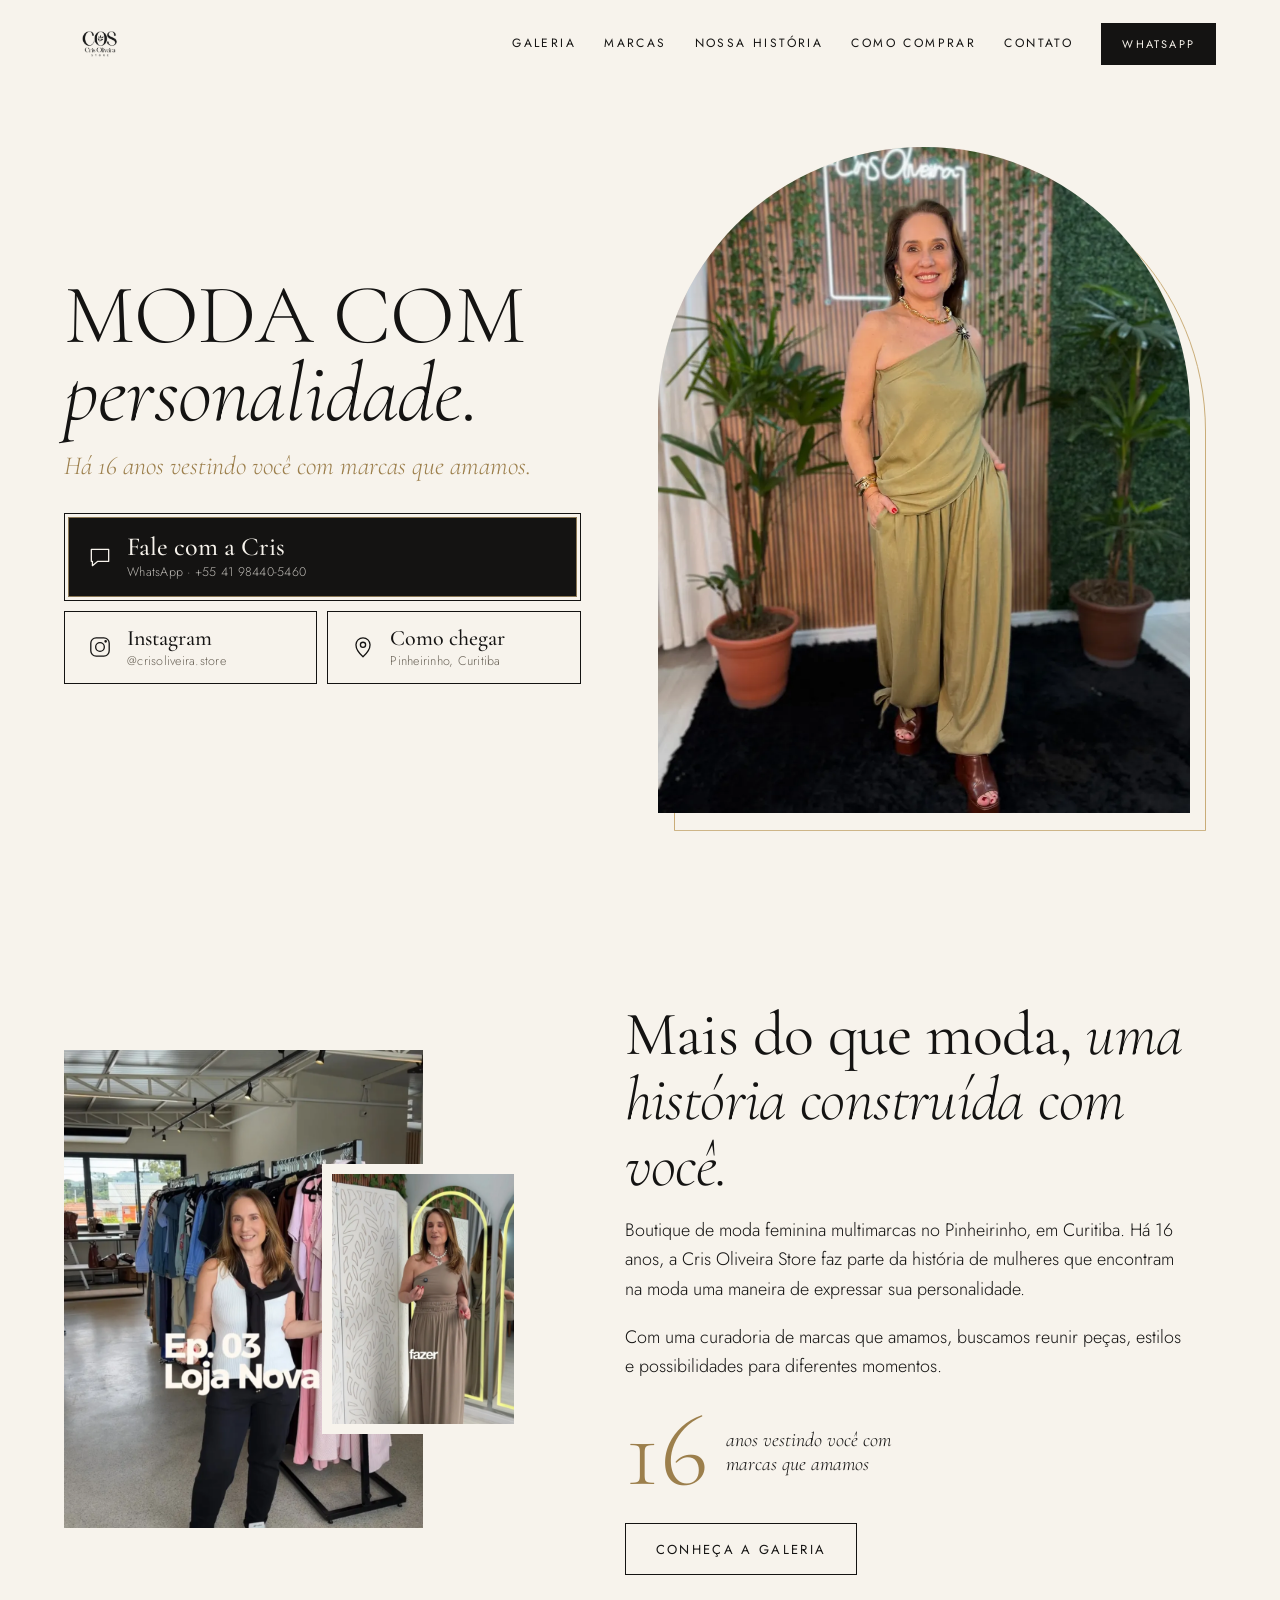
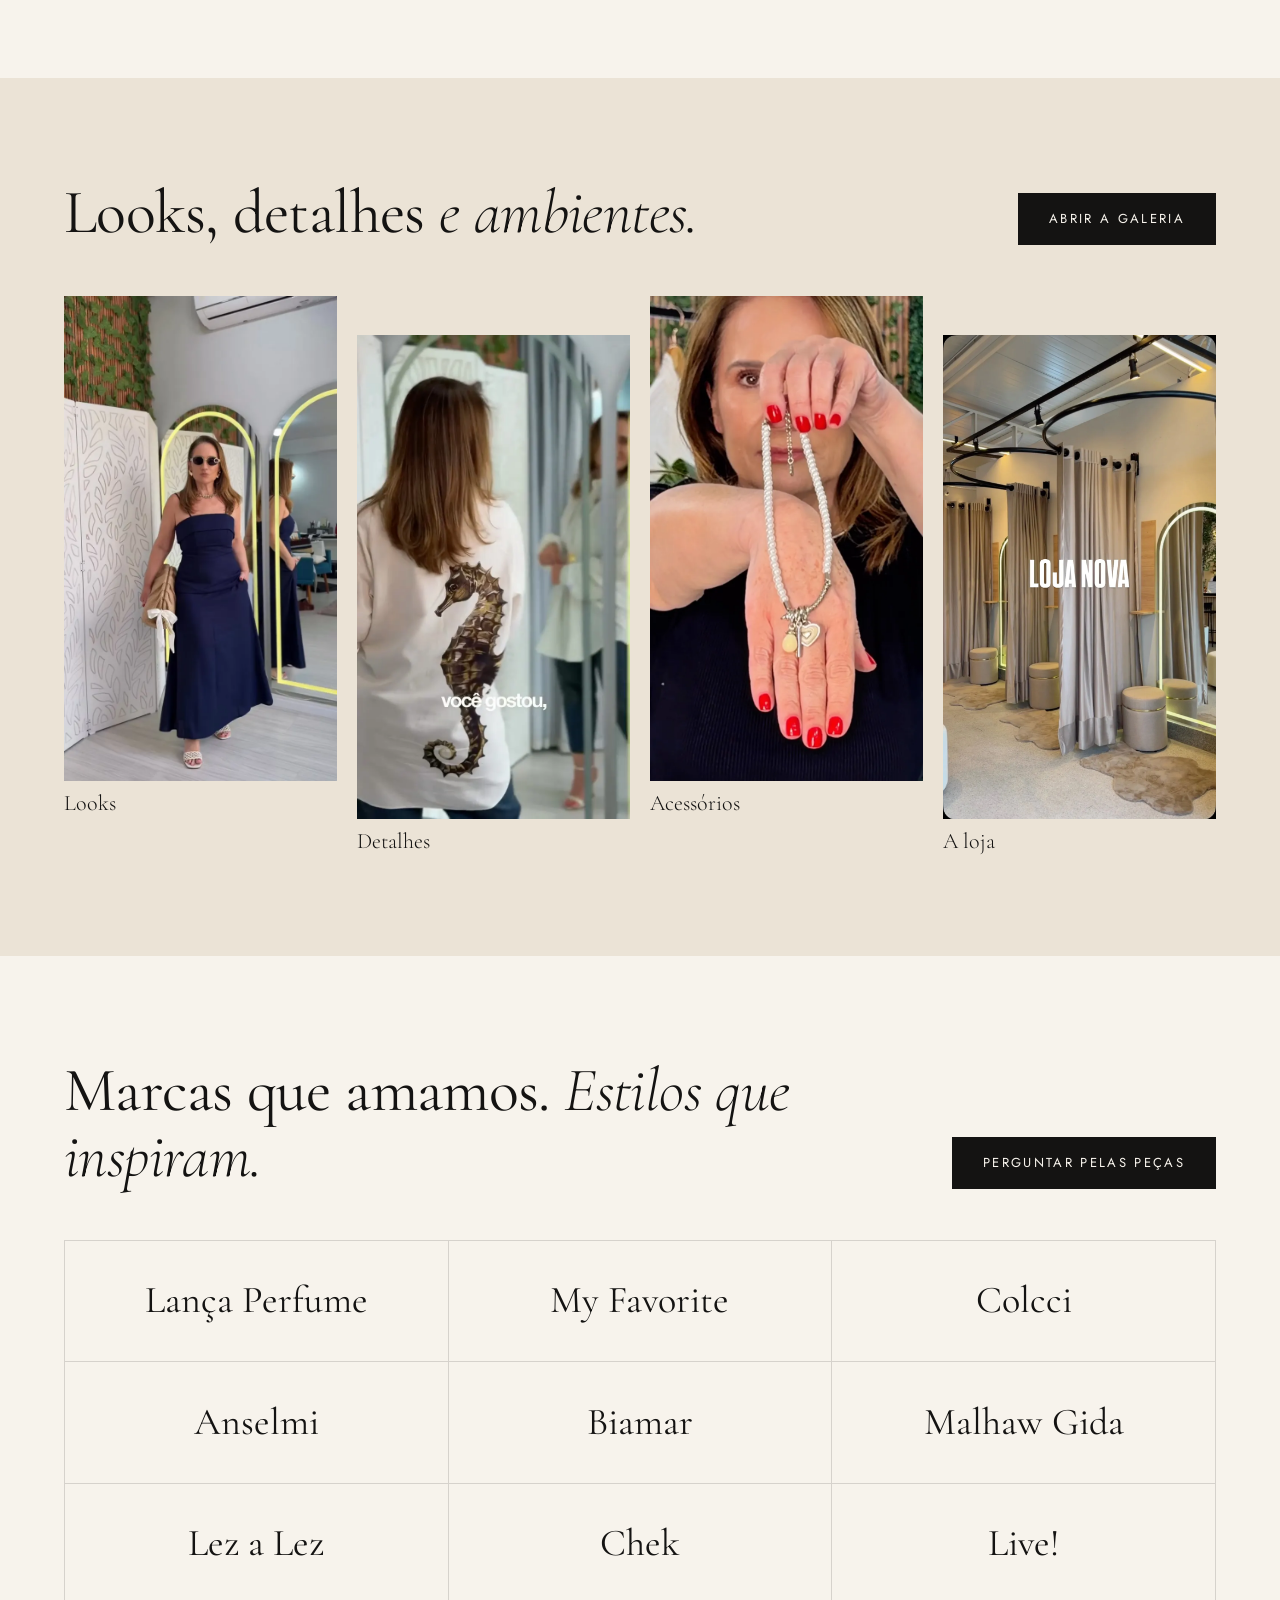
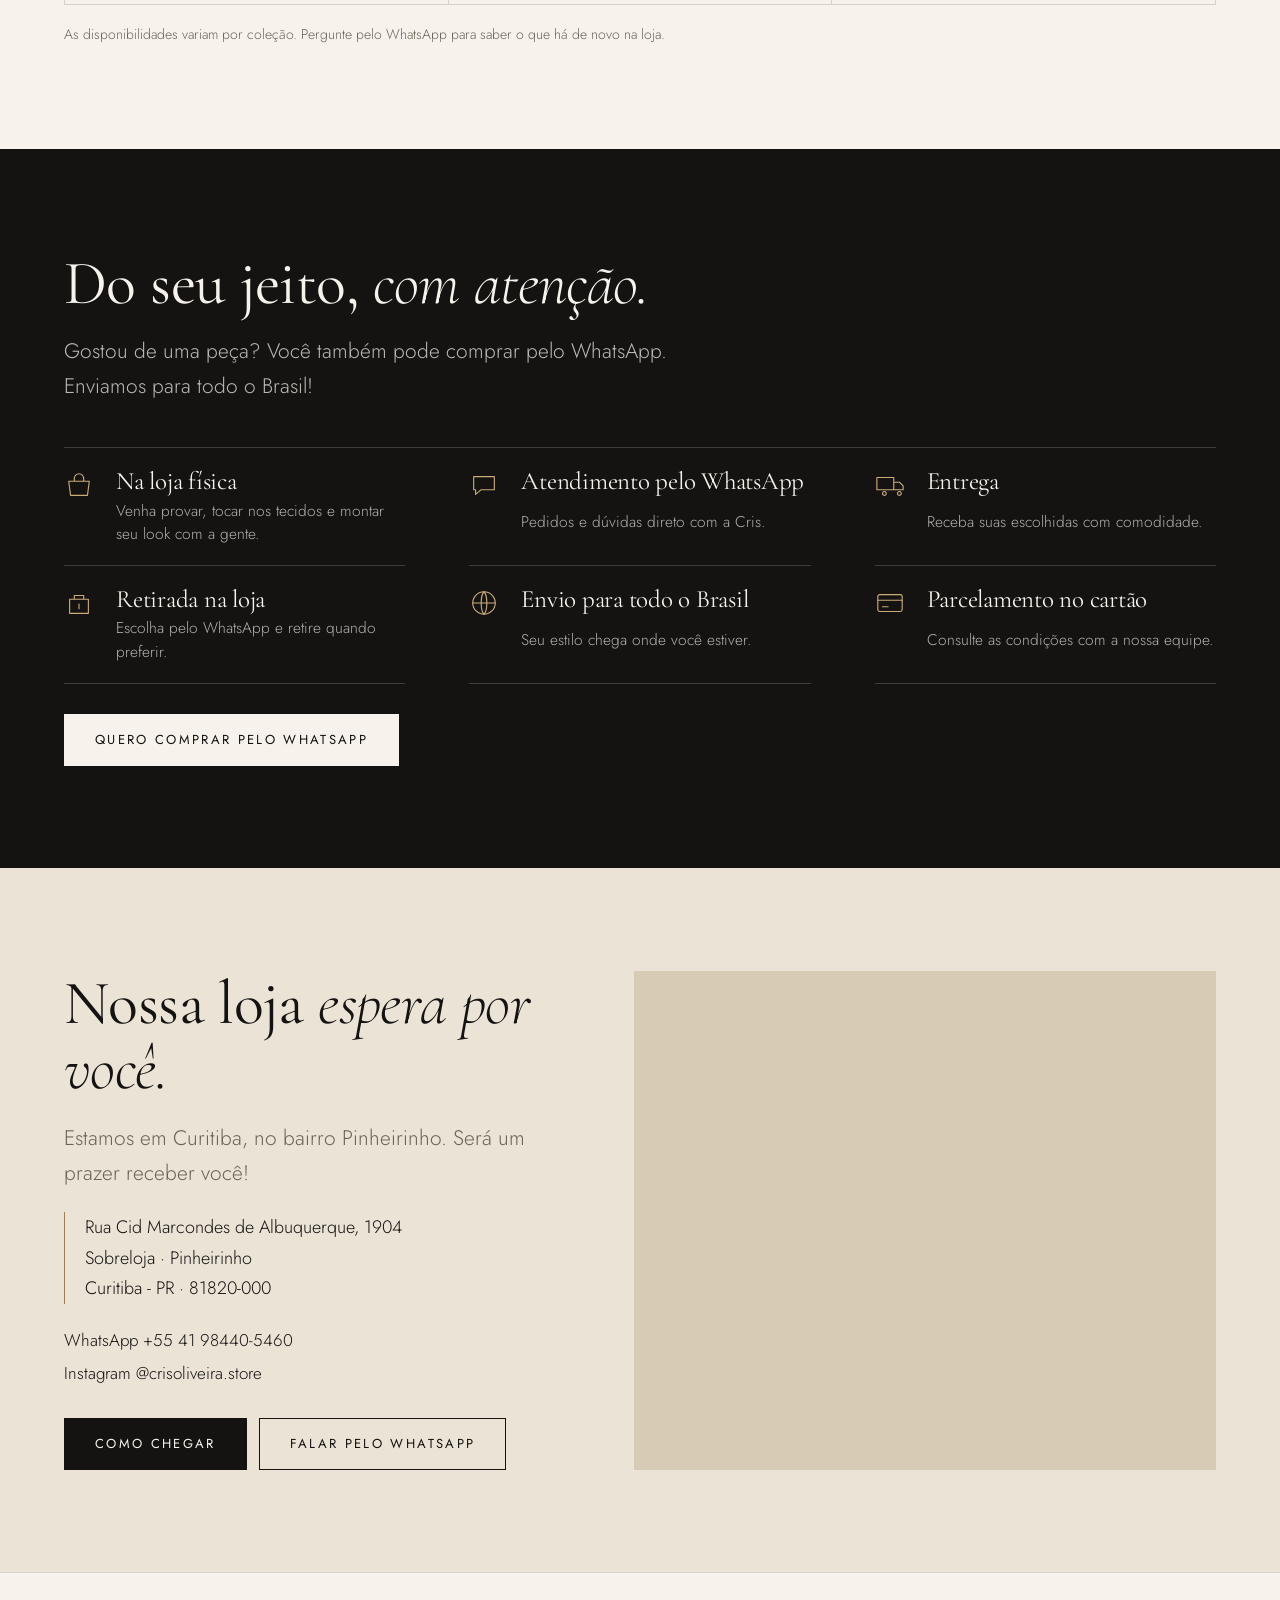
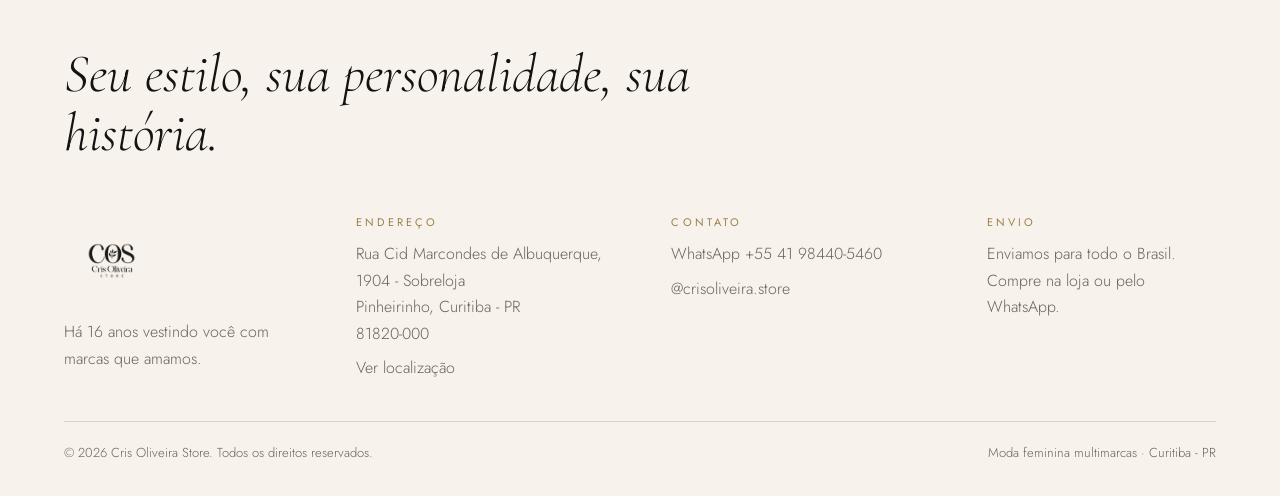
==== commit 5e4632d7: "Add files via upload" ====
--- a/index.html
+++ b/index.html
@@ -1,5 +1,5 @@
 <!DOCTYPE html>
-<html lang="pt-BR" class="nojs">
+<html lang="pt-BR">
 <head>
 <meta charset="utf-8">
 <meta name="viewport" content="width=device-width, initial-scale=1, viewport-fit=cover">
@@ -9,407 +9,31 @@
 <link rel="canonical" href="./">
 <meta property="og:type" content="website">
 <meta property="og:locale" content="pt_BR">
-<meta property="og:title" content="Cris Oliveira Store | Moda com personalidade">
-<meta property="og:description" content="Há 16 anos vestindo você com marcas que amamos. Boutique multimarcas em Curitiba, com atendimento e envio para todo o Brasil pelo WhatsApp.">
+<meta property="og:title" content="Cris Oliveira Store | Moda feminina multimarcas em Curitiba">
+<meta property="og:description" content="Cris Oliveira Store (COS): boutique de moda feminina multimarcas no Pinheirinho, Curitiba. Há 16 anos vestindo você com marcas que amamos. Compre na loja ou pelo WhatsApp, com envio para todo o Brasil.">
 <meta property="og:image" content="assets/images/look-vestido-azul-marinho.webp">
 <meta name="twitter:card" content="summary_large_image">
 <link rel="icon" href="assets/images/logo-cos.png">
 <link rel="preconnect" href="https://fonts.googleapis.com">
 <link rel="preconnect" href="https://fonts.gstatic.com" crossorigin>
 <link href="https://fonts.googleapis.com/css2?family=Cormorant+Garamond:ital,wght@0,300;0,400;0,500;0,600;1,300;1,400;1,500&family=Jost:wght@300;400;500&display=swap" rel="stylesheet">
-<script>
-/* Decide antes da primeira pintura se a abertura será exibida */
-(function(){var r=false,s=false;
-try{r=matchMedia('(prefers-reduced-motion: reduce)').matches}catch(e){}
-try{s=sessionStorage.getItem('cos-intro')==='1'}catch(e){}
-if(!r&&!s)document.documentElement.classList.add('intro-on');})();
-</script>
+<link rel="stylesheet" href="assets/css/cos.css">
+<link rel="preload" as="image" href="assets/images/look-conjunto-oliva.webp" fetchpriority="high">
 <script type="application/ld+json">
 {"@context":"https://schema.org","@type":"ClothingStore","name":"Cris Oliveira Store","alternateName":"COS - Cris Oliveira Store","description":"Boutique de moda feminina multimarcas há 16 anos.","telephone":"+55 41 98440-5460","url":"./","image":"assets/images/look-vestido-azul-marinho.webp","address":{"@type":"PostalAddress","streetAddress":"Rua Cid Marcondes de Albuquerque, 1904 - Sobreloja","addressLocality":"Curitiba","addressRegion":"PR","postalCode":"81820-000","addressCountry":"BR"},"sameAs":["https://www.instagram.com/crisoliveira.store"]}
 </script>
-<style>
-:root{
-  --off:#F7F3EC; --bege:#EBE3D6; --bege2:#D8CBB6; --ink:#141312; --ink2:#1d1b19;
-  --muted:#6a6358; --gold:#9c7f4c; --gold-l:#c9ac78; --line:rgba(20,19,18,.14);
-  --serif:'Cormorant Garamond',Georgia,'Times New Roman',serif;
-  --sans:'Jost',system-ui,-apple-system,'Segoe UI',Roboto,sans-serif;
-  --ease:cubic-bezier(.22,.8,.22,1);
-  --gut:clamp(20px,5vw,72px);
-}
-*{box-sizing:border-box;margin:0;padding:0}
-html{scroll-behavior:smooth;-webkit-text-size-adjust:100%}
-html.intro-on,html.intro-on body{overflow:hidden}
-body{font-family:var(--sans);font-weight:300;font-size:17px;line-height:1.65;color:var(--ink);background:var(--off);-webkit-font-smoothing:antialiased;overflow-x:hidden;overflow-x:clip}
-img,video{display:block;max-width:100%}
-a{color:inherit}
-button{font:inherit;color:inherit;background:none;border:0;cursor:pointer}
-:focus-visible{outline:2px solid var(--gold);outline-offset:3px}
-.skip{position:absolute;left:-999px;top:8px;background:var(--ink);color:#fff;padding:10px 16px;z-index:1000}
-.skip:focus{left:8px}
-.sr{position:absolute;width:1px;height:1px;overflow:hidden;clip:rect(0 0 0 0);white-space:nowrap}
-
-/* tipografia */
-h1,h2,h3{font-family:var(--serif);font-weight:400;line-height:1.05;letter-spacing:-.01em}
-.eyebrow{font-size:12px;letter-spacing:.3em;text-transform:uppercase;font-weight:400;color:var(--gold);display:block;margin-bottom:18px}
-.dark .eyebrow{color:var(--gold-l)}
-h2{font-size:clamp(38px,6vw,78px)}
-h2 em,h1 em{font-style:italic;font-weight:300}
-.lead{font-size:clamp(18px,2vw,22px);max-width:34em;color:var(--muted)}
-.dark .lead{color:rgba(247,243,236,.72)}
-section{padding:clamp(72px,11vw,150px) var(--gut);position:relative}
-.wrap{max-width:1280px;margin:0 auto}
-.dark{background:var(--ink);color:var(--off)}
-.bege{background:var(--bege)}
-
-/* botões */
-.btn{display:inline-flex;align-items:center;justify-content:center;gap:10px;min-height:52px;padding:14px 30px;font-size:13px;letter-spacing:.18em;text-transform:uppercase;font-weight:400;text-decoration:none;border:1px solid var(--ink);transition:background .35s var(--ease),color .35s var(--ease),border-color .35s,transform .35s var(--ease);text-align:center}
-.btn-solid{background:var(--ink);color:var(--off)}
-.btn-solid:hover{background:transparent;color:var(--ink)}
-.btn-line:hover{background:var(--ink);color:var(--off)}
-.dark .btn-solid{background:var(--off);color:var(--ink);border-color:var(--off)}
-.dark .btn-solid:hover{background:transparent;color:var(--off)}
-.dark .btn-line{border-color:rgba(247,243,236,.6);color:var(--off)}
-.dark .btn-line:hover{background:var(--off);color:var(--ink)}
-.btns{display:flex;flex-wrap:wrap;gap:14px;margin-top:34px}
-
-/* reveal */
-.rv{opacity:0;transform:translateY(28px);transition:opacity 1s var(--ease),transform 1s var(--ease)}
-.rv.in{opacity:1;transform:none}
-.nojs .rv{opacity:1;transform:none}
-
-/* logo (preserva proporções; fundo branco do arquivo se funde ao off-white) */
-.logo{height:auto}
-
-/* ===== ABERTURA ===== */
-#intro{display:none;position:fixed;inset:0;z-index:500;background:var(--off);place-items:center;overflow:hidden;transition:opacity .7s ease,visibility .7s}
-html.intro-on #intro{display:grid}
-#intro.closing{opacity:0;visibility:hidden}
-.i-logo{position:absolute;inset:0;display:grid;place-items:center;transition:opacity .8s ease,transform 1.2s var(--ease);opacity:0;transform:translateY(14px) scale(.96)}
-.i-logo img{width:190px}
-#intro.s0 .i-logo{opacity:1;transform:none}
-#intro.s1 .i-logo{opacity:0;transform:scale(1.08)}
-.i-scene{position:absolute;inset:0;clip-path:inset(100% 0 0 0);transition:clip-path 1.3s var(--ease);background:#000}
-#intro.s1 .i-scene{clip-path:inset(0 0 0 0)}
-.i-scene .bg{position:absolute;inset:0;width:100%;height:100%;object-fit:cover;transform:scale(1.18);transition:transform 6s ease-out,filter 1.2s ease}
-#intro.s1 .i-scene .bg{transform:scale(1.02)}
-#intro.s3 .i-scene .bg{filter:brightness(.38) saturate(.85)}
-.i-tri{position:absolute;inset:0;display:flex;align-items:flex-end;justify-content:center;gap:clamp(8px,1.6vw,22px);padding:0 var(--gut) 9vh;pointer-events:none}
-.i-tri figure{width:clamp(96px,22vw,260px);aspect-ratio:9/16;overflow:hidden;opacity:0;transform:translateY(60px);transition:opacity 1s var(--ease),transform 1.2s var(--ease),filter 1s}
-.i-tri figure:nth-child(2){transition-delay:.18s;margin-bottom:5vh}
-.i-tri figure:nth-child(3){transition-delay:.36s}
-.i-tri img{width:100%;height:100%;object-fit:cover}
-#intro.s2 .i-tri figure{opacity:1;transform:none}
-#intro.s3 .i-tri figure{opacity:.5;filter:blur(2px)}
-.i-text{position:absolute;inset:0;display:grid;place-content:center;justify-items:center;text-align:center;padding:24px;color:#fff;opacity:0;transform:translateY(20px);transition:opacity 1s var(--ease),transform 1s var(--ease);z-index:3}
-#intro.s3 .i-text{opacity:1;transform:none}
-.i-text h1{font-size:clamp(34px,7.5vw,92px);letter-spacing:.14em;font-weight:300;text-transform:uppercase;margin-bottom:18px}
-.i-text p{font-family:var(--serif);font-style:italic;font-size:clamp(20px,3vw,32px);max-width:22em;margin-bottom:34px;font-weight:300}
-.i-text .btn{border-color:#fff;color:#fff;background:transparent}
-.i-text .btn:hover{background:#fff;color:var(--ink)}
-.i-skip{position:absolute;top:max(18px,env(safe-area-inset-top));right:var(--gut);z-index:5;font-size:12px;letter-spacing:.25em;text-transform:uppercase;padding:12px 4px;border-bottom:1px solid currentColor;color:var(--ink);transition:color .6s}
-#intro.s1 .i-skip{color:#fff}
-
-/* ===== HEADER ===== */
-header.top{position:fixed;top:0;left:0;right:0;z-index:100;display:flex;align-items:center;justify-content:space-between;gap:20px;padding:12px var(--gut);transition:background .4s,box-shadow .4s}
-header.top.solid{background:rgba(247,243,236,.92);backdrop-filter:blur(10px);-webkit-backdrop-filter:blur(10px);box-shadow:0 1px 0 var(--line)}
-.brand{display:block;line-height:0}
-.brand img{width:92px}
-nav.main{display:flex;gap:clamp(16px,2.4vw,34px);align-items:center}
-nav.main a{font-size:12px;letter-spacing:.22em;text-transform:uppercase;text-decoration:none;font-weight:400;padding:8px 0;position:relative}
-nav.main a:not(.btn)::after{content:"";position:absolute;left:0;bottom:2px;height:1px;width:100%;background:currentColor;transform:scaleX(0);transform-origin:left;transition:transform .4s var(--ease)}
-nav.main a:not(.btn):hover::after{transform:scaleX(1)}
-nav.main .btn{min-height:42px;padding:10px 20px;font-size:11px}
-.burger{display:none;width:46px;height:46px;position:relative}
-.burger span{position:absolute;left:11px;right:11px;height:1px;background:var(--ink);transition:transform .35s var(--ease),top .35s var(--ease)}
-.burger span:nth-child(1){top:18px}.burger span:nth-child(2){top:27px}
-.menu-open .burger span:nth-child(1){top:22px;transform:rotate(45deg)}
-.menu-open .burger span:nth-child(2){top:22px;transform:rotate(-45deg)}
-@media(max-width:900px){
-  .burger{display:block}
-  nav.main{position:fixed;inset:0;background:var(--off);flex-direction:column;justify-content:center;gap:26px;opacity:0;visibility:hidden;transition:opacity .4s,visibility .4s;z-index:-1}
-  nav.main a{font-size:15px}
-  .menu-open nav.main{opacity:1;visibility:visible}
-  .menu-open header.top{background:var(--off)}
-  .menu-open{overflow:hidden}
-}
-
-/* ===== HERO ===== */
-#inicio{min-height:100svh;padding-top:clamp(110px,14vh,150px);padding-bottom:clamp(48px,8vw,90px);display:grid;align-items:center;background:var(--off)}
-.hero{display:grid;grid-template-columns:1.05fr 1fr;gap:clamp(28px,5vw,90px);align-items:center}
-.hero h1{font-size:clamp(50px,9vw,128px);text-transform:uppercase;letter-spacing:-.005em;line-height:.92;font-weight:300}
-.hero h1 em{display:block;text-transform:none}
-.hero .lead{margin-top:28px}
-.hero .sig{font-family:var(--serif);font-style:italic;font-size:clamp(20px,2.2vw,26px);margin-top:16px;color:var(--gold)}
-.collage{display:grid;grid-template-columns:1fr 1.15fr;gap:clamp(8px,1.2vw,16px);align-items:end}
-.collage figure{overflow:hidden;background:var(--bege)}
-.collage img{width:100%;height:100%;object-fit:cover;aspect-ratio:9/16;transition:transform 1.6s var(--ease)}
-.collage figure:hover img{transform:scale(1.04)}
-.collage figure:nth-child(1){margin-bottom:14%}
-.collage figure:nth-child(2) img{aspect-ratio:9/17}
-@media(max-width:900px){
-  .hero{grid-template-columns:1fr}
-  .collage{order:-1}
-  #inicio{padding-top:96px}
-}
-
-/* ===== MARCAS ===== */
-.head{display:flex;flex-wrap:wrap;justify-content:space-between;align-items:flex-end;gap:24px 60px;margin-bottom:clamp(36px,5vw,70px)}
-.head h2{max-width:11em}
-.brands{list-style:none;display:grid;grid-template-columns:repeat(3,1fr);border-top:1px solid var(--line);border-left:1px solid var(--line)}
-.brands li{border-right:1px solid var(--line);border-bottom:1px solid var(--line);padding:clamp(26px,4.5vw,64px) 16px;text-align:center;font-family:var(--serif);font-size:clamp(24px,3.4vw,46px);font-weight:400;transition:background .5s var(--ease),color .5s}
-.brands li:hover{background:var(--ink);color:var(--off)}
-.brands li small{display:block;font-family:var(--sans);font-size:10px;letter-spacing:.3em;text-transform:uppercase;color:var(--gold);margin-top:6px;opacity:0;transition:opacity .4s}
-.brands li:hover small{opacity:1}
-@media(max-width:700px){.brands{grid-template-columns:repeat(2,1fr)}}
-.note{font-size:14px;color:var(--muted);margin-top:22px}
-
-/* ===== GALERIA ===== */
-.filters{display:flex;flex-wrap:wrap;gap:8px 26px;margin-bottom:34px}
-.filters button{font-size:12px;letter-spacing:.24em;text-transform:uppercase;padding:10px 0;border-bottom:1px solid transparent;color:var(--muted);transition:color .3s,border-color .3s}
-.filters button[aria-pressed="true"],.filters button:hover{color:var(--ink);border-color:var(--ink)}
-.masonry{columns:2;column-gap:clamp(8px,1.4vw,20px)}
-@media(min-width:700px){.masonry{columns:3}}
-@media(min-width:1100px){.masonry{columns:4}}
-.masonry .g{display:block;width:100%;break-inside:avoid;margin-bottom:clamp(8px,1.4vw,20px);position:relative;overflow:hidden;background:var(--bege);cursor:zoom-in}
-.masonry .g img{width:100%;height:auto;transition:transform 1.3s var(--ease),filter .6s}
-.masonry .g:hover img{transform:scale(1.045)}
-.masonry .g::after{content:"";position:absolute;inset:0;box-shadow:inset 0 0 0 1px rgba(255,255,255,.0);transition:box-shadow .4s}
-.masonry .g.hide{display:none}
-.gal-cta{margin-top:30px;display:flex;justify-content:center}
-
-/* lightbox */
-#lb{position:fixed;inset:0;background:rgba(10,10,9,.96);z-index:400;display:none;align-items:center;justify-content:center;touch-action:pan-y}
-#lb.open{display:flex}
-#lb figure{max-width:min(92vw,900px);max-height:88vh;display:flex;flex-direction:column;align-items:center}
-#lb img{max-height:80vh;width:auto;max-width:100%;object-fit:contain}
-#lb figcaption{color:rgba(247,243,236,.8);font-size:14px;margin-top:14px;text-align:center;padding:0 16px}
-#lb button{position:absolute;color:#fff;width:56px;height:56px;font-size:30px;display:grid;place-items:center;opacity:.8;transition:opacity .3s}
-#lb button:hover{opacity:1}
-#lb .x{top:max(10px,env(safe-area-inset-top));right:10px;font-size:34px}
-#lb .p{left:6px;top:50%;transform:translateY(-50%)}
-#lb .n{right:6px;top:50%;transform:translateY(-50%)}
-#lb .ct{position:absolute;top:22px;left:24px;color:rgba(247,243,236,.6);font-size:12px;letter-spacing:.25em}
-
-/* ===== VÍDEOS ===== */
-.vtabs{display:flex;flex-wrap:wrap;gap:8px 26px;margin-bottom:34px}
-.vtabs button{font-size:12px;letter-spacing:.24em;text-transform:uppercase;padding:10px 0;border-bottom:1px solid transparent;color:rgba(247,243,236,.55);transition:color .3s,border-color .3s}
-.vtabs button[aria-pressed="true"],.vtabs button:hover{color:var(--off);border-color:var(--gold-l)}
-.vgrid{display:grid;grid-template-columns:repeat(auto-fill,minmax(min(100%,230px),1fr));gap:clamp(14px,2vw,28px);align-items:start}
-.vcard{display:block;position:relative;text-decoration:none;color:inherit}
-.vcard.hide{display:none}
-.vframe{position:relative;overflow:hidden;background:#000;aspect-ratio:9/16}
-.vcard[data-ratio="16/9"] .vframe{aspect-ratio:16/9}
-.vframe img,.vframe video{position:absolute;inset:0;width:100%;height:100%;object-fit:cover}
-.vframe video{object-fit:contain;background:#000}
-.vframe::after{content:"";position:absolute;inset:0;background:linear-gradient(180deg,rgba(0,0,0,0) 55%,rgba(0,0,0,.55));pointer-events:none}
-.vplay{position:absolute;left:50%;top:50%;width:64px;height:64px;margin:-32px 0 0 -32px;border:1px solid rgba(255,255,255,.85);border-radius:50%;display:grid;place-items:center;z-index:2;transition:transform .5s var(--ease),background .4s;color:#fff;backdrop-filter:blur(3px);background:rgba(0,0,0,.22)}
-.vplay svg{width:20px;height:20px;margin-left:3px}
-.vcard:hover .vplay{transform:scale(1.1);background:rgba(255,255,255,.2)}
-.vcard:hover .vframe img{transform:scale(1.04)}
-.vframe img{transition:transform 1.3s var(--ease)}
-.vmeta{padding-top:14px}
-.vmeta b{display:block;font-family:var(--serif);font-weight:400;font-size:22px;line-height:1.2}
-.vmeta span{font-size:11px;letter-spacing:.22em;text-transform:uppercase;color:var(--gold-l)}
-.vbadge{position:absolute;left:12px;bottom:12px;z-index:2;font-size:10px;letter-spacing:.2em;text-transform:uppercase;color:#fff}
-.vnote{margin-top:34px;font-size:14px;color:rgba(247,243,236,.6);max-width:46em}
-
-/* ===== SOBRE ===== */
-.about{display:grid;grid-template-columns:1fr 1.1fr;gap:clamp(32px,7vw,110px);align-items:center}
-.about .imgs{position:relative;padding-bottom:18%}
-.about .imgs img{width:78%;aspect-ratio:3/4;object-fit:cover}
-.about .imgs img+img{position:absolute;right:0;bottom:0;width:48%;aspect-ratio:3/4;border:10px solid var(--off)}
-.about p{margin-top:22px;font-size:19px;max-width:31em}
-.about .stat{display:flex;align-items:baseline;gap:16px;margin-top:38px;font-family:var(--serif)}
-.about .stat b{font-size:clamp(70px,10vw,130px);font-weight:300;line-height:.8;color:var(--gold)}
-.about .stat span{font-size:20px;font-style:italic;max-width:9em;line-height:1.2}
-@media(max-width:900px){.about{grid-template-columns:1fr}}
-
-/* ===== LOJA ===== */
-.store{display:grid;grid-template-columns:1fr 1.15fr;gap:clamp(30px,5vw,80px);align-items:stretch}
-.store address{font-style:normal;margin-top:26px;font-size:19px;line-height:1.7;padding-left:20px;border-left:1px solid var(--gold)}
-.store .photo{margin-top:34px;aspect-ratio:4/3;overflow:hidden;background:var(--ink)}
-.store .photo img{width:100%;height:100%;object-fit:cover;object-position:center 40%}
-.map{min-height:420px;background:var(--bege2);position:relative}
-.map iframe{position:absolute;inset:0;width:100%;height:100%;border:0;filter:grayscale(.5) contrast(.95)}
-@media(max-width:900px){.store{grid-template-columns:1fr}.map{min-height:340px}}
-
-/* ===== ENVIO ===== */
-#envio{text-align:center;overflow:hidden}
-#envio h2{font-size:clamp(46px,9vw,130px)}
-#envio .lead{margin:26px auto 0}
-#envio .btns{justify-content:center}
-#envio .deco{position:absolute;inset:0;display:flex;justify-content:space-between;pointer-events:none;opacity:.16}
-#envio .deco img{height:100%;width:24%;object-fit:cover}
-#envio .wrap{position:relative}
-
-/* ===== COMPRAR ===== */
-.ways{display:grid;grid-template-columns:repeat(3,1fr);border-top:1px solid var(--line);border-left:1px solid var(--line)}
-.way{padding:clamp(26px,3.4vw,46px);border-right:1px solid var(--line);border-bottom:1px solid var(--line)}
-.way svg{width:34px;height:34px;stroke:var(--gold);fill:none;stroke-width:1.2;stroke-linecap:round;stroke-linejoin:round;margin-bottom:20px}
-.way h3{font-size:28px;margin-bottom:8px}
-.way p{font-size:16px;color:var(--muted)}
-@media(max-width:900px){.ways{grid-template-columns:repeat(2,1fr)}}
-@media(max-width:560px){.ways{grid-template-columns:1fr}}
-
-/* ===== INSTAGRAM ===== */
-.insta{display:grid;grid-template-columns:1.1fr 1fr;gap:clamp(30px,6vw,90px);align-items:center}
-.insta .strip{display:grid;grid-template-columns:repeat(3,1fr);gap:8px}
-.insta .strip img{width:100%;aspect-ratio:3/5;object-fit:cover}
-.insta .strip img:nth-child(2){margin-top:28px}
-@media(max-width:900px){.insta{grid-template-columns:1fr}}
-
-/* ===== RODAPÉ ===== */
-footer{background:var(--off);padding:clamp(60px,8vw,100px) var(--gut) 40px;border-top:1px solid var(--line)}
-.f-phrase{font-family:var(--serif);font-style:italic;font-weight:300;font-size:clamp(34px,6.4vw,92px);line-height:1.05;margin-bottom:clamp(40px,6vw,80px);max-width:12em}
-.f-grid{display:grid;grid-template-columns:1.2fr 1fr 1fr 1fr;gap:32px 40px;font-size:16px}
-.f-grid img{width:120px;margin-bottom:14px}
-.f-grid h4{font-size:11px;letter-spacing:.28em;text-transform:uppercase;font-weight:400;color:var(--gold);margin-bottom:12px}
-.f-grid a{text-decoration:none;border-bottom:1px solid transparent}
-.f-grid a:hover{border-color:currentColor}
-.f-grid p{color:var(--muted)}
-.f-bot{margin-top:50px;padding-top:22px;border-top:1px solid var(--line);font-size:13px;color:var(--muted);display:flex;flex-wrap:wrap;justify-content:space-between;gap:10px}
-@media(max-width:900px){.f-grid{grid-template-columns:1fr 1fr}}
-@media(max-width:560px){.f-grid{grid-template-columns:1fr}}
-
-/* WhatsApp flutuante */
-.fab{position:fixed;right:max(16px,env(safe-area-inset-right));bottom:max(16px,env(safe-area-inset-bottom));z-index:90;display:flex;align-items:center;gap:10px;background:var(--ink);color:var(--off);text-decoration:none;padding:14px 20px;font-size:12px;letter-spacing:.18em;text-transform:uppercase;box-shadow:0 10px 30px rgba(0,0,0,.25);transition:transform .4s var(--ease),opacity .4s}
-.fab:hover{transform:translateY(-3px)}
-.fab svg{width:20px;height:20px;fill:none;stroke:currentColor;stroke-width:1.4;stroke-linecap:round;stroke-linejoin:round}
-html.intro-on .fab{opacity:0;pointer-events:none}
-@media(max-width:560px){.fab span{display:none}.fab{padding:15px;border-radius:50%}}
-
-/* ===== ANIMAÇÕES DE ROLAGEM ===== */
-[data-rv]{opacity:0;transition:opacity 1.1s var(--ease),transform 1.4s var(--ease);transition-delay:var(--d,0ms)}
-[data-rv=up]{transform:translate3d(0,72px,0)}
-[data-rv=left]{transform:translate3d(-64px,0,0)}
-[data-rv=right]{transform:translate3d(64px,0,0)}
-[data-rv=zoom]{transform:scale(.9)}
-[data-rv].in{opacity:1;transform:none}
-.nojs [data-rv]{opacity:1;transform:none}
-.px{will-change:transform}
-#prog{position:fixed;top:0;left:0;right:0;height:2px;z-index:150;background:var(--gold);transform:scaleX(0);transform-origin:0 50%;pointer-events:none}
-h2.mk{overflow:hidden;padding-bottom:.14em;margin-bottom:-.14em}
-h2.mk .mi{display:block;transform:translate3d(0,108%,0);transition:transform 1.3s var(--ease)}
-h2.mk.in .mi{transform:none}
-
-/* sobreposição de seções (cortinas) */
-#videos,#localizacao,#envio,#instagram{border-radius:clamp(22px,4vw,56px) clamp(22px,4vw,56px) 0 0;margin-top:calc(-1*clamp(22px,4vw,56px));z-index:2;padding-top:calc(clamp(72px,11vw,150px) + clamp(22px,4vw,56px))}
-#videos{z-index:2}#localizacao{z-index:3}#envio{z-index:4}#instagram{z-index:5}
-#galeria{overflow:clip}
-
-/* fotos (editorial + grade) */
-.ph{display:block;position:relative;overflow:hidden;background:var(--bege);cursor:zoom-in;width:100%;text-align:left}
-.ph img{width:100%;height:auto;transform:scale(1.16);transition:transform 1.9s var(--ease)}
-.ph.in img{transform:scale(1)}
-.ph .zoom{position:absolute;right:12px;top:12px;width:38px;height:38px;border-radius:50%;background:rgba(247,243,236,.92);color:var(--ink);display:grid;place-items:center;font-size:22px;line-height:1;opacity:.9;transition:transform .5s var(--ease),opacity .4s}
-.ph .cap{position:absolute;left:0;right:0;bottom:0;padding:44px 16px 14px;color:#fff;font-size:13px;line-height:1.35;background:linear-gradient(180deg,rgba(0,0,0,0),rgba(0,0,0,.6));transform:translate3d(0,100%,0);opacity:0;transition:transform .6s var(--ease),opacity .5s}
-.ph .cap i{display:block;font-style:normal;font-size:10px;letter-spacing:.26em;text-transform:uppercase;color:var(--gold-l);margin-bottom:3px}
-@media(hover:hover){
-  .ph.in:hover img{transform:scale(1.06)}
-  .ph:hover .cap,.ph:focus-visible .cap{transform:none;opacity:1}
-  .ph .zoom{opacity:0;transform:scale(.7)}
-  .ph:hover .zoom,.ph:focus-visible .zoom{opacity:1;transform:none}
-}
-@media(hover:none){.ph .zoom{width:32px;height:32px;font-size:19px;right:8px;top:8px}}
-.masonry .ph{break-inside:avoid;margin-bottom:clamp(8px,1.4vw,20px)}
-.masonry .ph.hide{display:none}
-
-/* capítulos */
-.chap{position:relative;padding:clamp(56px,8vw,120px) 0}
-.chno{font-family:var(--serif);font-style:italic;font-size:clamp(70px,11vw,160px);line-height:.8;color:var(--gold);font-weight:300;display:block;margin-bottom:14px}
-.chap h3{font-size:clamp(34px,5vw,64px);margin-bottom:14px}
-.chap p.t{color:var(--muted);max-width:26em}
-.c1{display:grid;grid-template-columns:1fr 1fr;gap:clamp(20px,5vw,80px);align-items:start}
-.c1 .stick{position:sticky;top:11vh;align-self:start}
-.c1 .stick .ph{width:auto;height:min(78vh,820px);aspect-ratio:9/16;max-width:100%}
-.c1 .stick .ph img{height:100%;object-fit:cover}
-.c1 .col{display:flex;flex-direction:column;gap:clamp(36px,9vh,110px);padding-top:6vh}
-.c1 .col .px:nth-of-type(2){margin-left:auto;width:78%}
-.c1 .col .px:nth-of-type(3){width:86%}
-.c1 .col .px:nth-of-type(4){margin-left:auto;width:70%}
-@media(max-width:860px){.c1{grid-template-columns:1fr}.c1 .stick{position:static}.c1 .stick .ph{width:100%;height:auto;aspect-ratio:auto}.c1 .stick .ph img{height:auto}.c1 .col{padding-top:0}}
-
-.stage{position:relative;min-height:125svh;margin:0 calc(-1*var(--gut));display:grid;place-items:center;overflow:clip;padding:8vh 0}
-.stage .bgword{position:absolute;inset:0;display:grid;place-items:center;pointer-events:none}
-.stage .bgword span{font-family:var(--serif);font-style:italic;font-weight:300;font-size:clamp(110px,26vw,400px);line-height:1;color:transparent;-webkit-text-stroke:1px rgba(20,19,18,.2);white-space:nowrap}
-.stage .main{position:relative;z-index:2;height:min(86svh,940px);aspect-ratio:9/16}
-.stage .main .ph{height:100%}
-.stage .main .ph img{height:100%;object-fit:cover}
-.stage .side{position:absolute;z-index:3;width:clamp(104px,17vw,250px)}
-.stage .side.l{left:clamp(14px,6vw,100px);top:14%}
-.stage .side.r{right:clamp(14px,6vw,100px);bottom:9%}
-.stage .tag{position:absolute;z-index:3;left:50%;bottom:4vh;transform:translateX(-50%);font-size:11px;letter-spacing:.3em;text-transform:uppercase;color:var(--gold);white-space:nowrap}
-
-.g12{display:grid;grid-template-columns:repeat(12,1fr);gap:clamp(10px,2vw,28px);align-items:start}
-.g12 .a1{grid-column:1/6}.g12 .a2{grid-column:6/10;margin-top:14vh}.g12 .a3{grid-column:10/13;margin-top:5vh}
-.g12 .a4{grid-column:3/7;margin-top:2vh}.g12 .a5{grid-column:8/13;align-self:center}
-.g12 .a5 p{font-family:var(--serif);font-style:italic;font-size:clamp(26px,3.4vw,46px);line-height:1.15}
-.g12 .b1{grid-column:1/7;grid-row:span 2}.g12 .b2{grid-column:7/11;margin-top:8vh}.g12 .b3{grid-column:11/13;margin-top:22vh}.g12 .b4{grid-column:8/12;margin-top:-4vh}
-@media(max-width:760px){
-  .g12{grid-template-columns:repeat(2,1fr)}
-  .g12>*{grid-column:auto!important;margin-top:0!important;grid-row:auto!important}
-  .g12 .a2,.g12 .b2{margin-top:7vh!important}
-  .g12 .a5{grid-column:1/-1!important}
-  .stage{min-height:110svh}.stage .side{width:30vw}
-}
-.allhead{display:flex;flex-wrap:wrap;justify-content:space-between;align-items:flex-end;gap:12px 40px;margin:clamp(60px,9vw,130px) 0 30px;padding-top:34px;border-top:1px solid var(--line)}
-.allhead h3{font-size:clamp(30px,4vw,52px)}
-.interlude{text-align:center;padding:clamp(60px,10vw,150px) 0;font-family:var(--serif);font-style:italic;font-weight:300;font-size:clamp(30px,5.4vw,76px);line-height:1.1}
-.interlude small{display:block;font-family:var(--sans);font-style:normal;font-size:12px;letter-spacing:.3em;text-transform:uppercase;color:var(--gold);margin-bottom:18px}
-
-/* vídeos: modal e expandir */
-.vframe video{opacity:0;transition:opacity .7s ease}
-.vframe video.on{opacity:1}
-.vexp{position:absolute;right:10px;top:10px;z-index:3;width:38px;height:38px;border-radius:50%;background:rgba(0,0,0,.5);color:#fff;border:1px solid rgba(255,255,255,.5);display:grid;place-items:center;font-size:16px}
-#vm{position:fixed;inset:0;z-index:420;background:rgba(10,10,9,.97);display:none;align-items:center;justify-content:center}
-#vm.open{display:flex;animation:vmIn .5s var(--ease)}
-@keyframes vmIn{from{opacity:0}to{opacity:1}}
-#vm video{max-width:94vw;max-height:88vh;background:#000}
-#vm .x{position:absolute;top:max(10px,env(safe-area-inset-top));right:10px;width:56px;height:56px;color:#fff;font-size:34px}
-
-@media(prefers-reduced-motion:reduce){
-  html{scroll-behavior:auto}
-  *,*::before,*::after{animation:none!important;transition-duration:.01ms!important}
-  .rv,[data-rv]{opacity:1!important;transform:none!important}
-  .ph img{transform:none!important}
-  h2.mk .mi{transform:none!important}
-  .px{transform:none!important;will-change:auto}
-  #prog{display:none}
-}
-</style>
 </head>
 <body>
 <a class="skip" href="#conteudo">Pular para o conteúdo</a>
-
-<!-- ABERTURA -->
-<div id="intro" role="dialog" aria-label="Abertura Cris Oliveira Store">
-  <button class="i-skip" type="button" id="introSkip">Pular</button>
-  <div class="i-logo"><img class="logo" src="assets/images/logo-cos.png" width="150" height="150" alt="COS - Cris Oliveira Store"></div>
-  <div class="i-scene" aria-hidden="true">
-    <img class="bg" src="assets/images/loja-conjunto-amarelo.webp" alt="" fetchpriority="high">
-    <div class="i-tri">
-      <figure><img src="assets/images/look-vestido-verde.webp" alt=""></figure>
-      <figure><img src="assets/images/look-vestido-azul-marinho.webp" alt=""></figure>
-      <figure><img src="assets/images/look-conjunto-oliva.webp" alt=""></figure>
-    </div>
-  </div>
-  <div class="i-text">
-    <h1>Cris Oliveira Store</h1>
-    <p>Há 16 anos, vestindo histórias com estilo e personalidade.</p>
-    <a class="btn" href="#galeria" id="introGo">Conheça nossa coleção</a>
-  </div>
-</div>
-
-<div id="prog" aria-hidden="true"></div>
 <header class="top" id="top">
-  <a class="brand" href="#inicio" aria-label="Cris Oliveira Store - início"><img class="logo" src="assets/images/logo-cos.png" width="92" height="92" alt="COS - Cris Oliveira Store"></a>
-  <button class="burger" id="burger" aria-label="Abrir menu" aria-expanded="false" aria-controls="nav"><span></span><span></span></button>
+  <a class="brand" href="#inicio" aria-label="Cris Oliveira Store - início"><img src="assets/images/logo-cos.png" width="72" height="72" alt="COS - Cris Oliveira Store"></a>
+  <button class="burger" id="burger" type="button" aria-label="Abrir menu" aria-expanded="false" aria-controls="nav"><span></span><span></span></button>
   <nav class="main" id="nav" aria-label="Principal">
+    <a href="galeria.html">Galeria</a>
     <a href="#marcas">Marcas</a>
-    <a href="#galeria">Galeria</a>
-    <a href="#videos">Vídeos</a>
-    <a href="#sobre">A loja</a>
-    <a href="#localizacao">Localização</a>
+    <a href="#historia">Nossa história</a>
+    <a href="#comprar">Como comprar</a>
+    <a href="#contato">Contato</a>
     <a class="btn btn-solid" href="https://wa.me/5541984405460?text=Ol%C3%A1%2C%20Cris%21%20Conheci%20a%20loja%20pelo%20site%20e%20gostaria%20de%20conhecer%20as%20pe%C3%A7as%20dispon%C3%ADveis." target="_blank" rel="noopener">WhatsApp</a>
   </nav>
 </header>
@@ -418,245 +42,109 @@
 
 <section id="inicio" aria-labelledby="h-hero">
   <div class="wrap hero">
-    <div>
-      <span class="eyebrow rv">Cris Oliveira Store · Curitiba</span>
-      <h1 id="h-hero" class="rv">Moda com <em>personalidade.</em></h1>
-      <p class="lead rv">Uma curadoria especial de marcas que traduzem estilo, elegância e autenticidade.</p>
-      <p class="sig rv">Há 16 anos vestindo você com marcas que amamos.</p>
-      <div class="btns rv">
-        <a class="btn btn-solid" href="#marcas">Conheça nossas marcas</a>
-        <a class="btn btn-line" href="https://wa.me/5541984405460?text=Ol%C3%A1%2C%20Cris%21%20Conheci%20a%20loja%20pelo%20site%20e%20gostaria%20de%20conhecer%20as%20pe%C3%A7as%20dispon%C3%ADveis." target="_blank" rel="noopener">Fale com a Cris pelo WhatsApp</a>
+    <div class="hero-txt">
+      <h1 id="h-hero">Moda com <em>personalidade.</em></h1>
+      <p class="sig">Há 16 anos vestindo você com marcas que amamos.</p>
+      <div class="acoes">
+        <a class="ac ac-wa" href="https://wa.me/5541984405460?text=Ol%C3%A1%2C%20Cris%21%20Conheci%20a%20loja%20pelo%20site%20e%20gostaria%20de%20conhecer%20as%20pe%C3%A7as%20dispon%C3%ADveis." target="_blank" rel="noopener"><svg viewBox="0 0 24 24" aria-hidden="true"><path d="M4 5h16v11H10l-5 4v-4H4z"/></svg><span><b>Fale com a Cris</b><small>WhatsApp · +55 41 98440-5460</small></span></a>
+        <a class="ac" href="https://www.instagram.com/crisoliveira.store?utm_source=ig_web_button_share_sheet&amp;bqrl=ZDNlZDc0MzIxNw==" target="_blank" rel="noopener"><svg viewBox="0 0 24 24" aria-hidden="true"><rect x="3.5" y="3.5" width="17" height="17" rx="5"/><circle cx="12" cy="12" r="4"/><circle cx="17.2" cy="6.8" r=".6" fill="currentColor"/></svg><span><b>Instagram</b><small>@crisoliveira.store</small></span></a>
+        <a class="ac" href="https://www.google.com/maps/dir/?api=1&amp;destination=Rua+Cid+Marcondes+de+Albuquerque%2C+1904%2C+Pinheirinho%2C+Curitiba+-+PR%2C+81820-000" target="_blank" rel="noopener"><svg viewBox="0 0 24 24" aria-hidden="true"><path d="M12 21s-6.5-5.6-6.5-11a6.5 6.5 0 0 1 13 0c0 5.4-6.5 11-6.5 11z"/><circle cx="12" cy="10" r="2.4"/></svg><span><b>Como chegar</b><small>Pinheirinho, Curitiba</small></span></a>
       </div>
     </div>
-    <div class="collage rv">
-      <figure><img src="assets/images/loja-provadores.webp" width="960" height="1707" alt="Provadores da loja com espelhos em arco iluminados" fetchpriority="high"></figure>
-      <figure><img src="assets/images/look-vestido-azul-marinho.webp" width="960" height="1707" alt="Vestido longo azul-marinho com bolsa de palha" fetchpriority="high"></figure>
+    <div class="arco" data-px="0.04">
+      <span class="arco-line" data-px="-0.05" aria-hidden="true"></span>
+      <div class="arco-img"><img src="assets/images/look-conjunto-oliva.webp" width="960" height="1200" alt="Conjunto oliva de blusa de um ombro só e calça ampla, diante do letreiro luminoso da COS" fetchpriority="high"></div>
     </div>
   </div>
 </section>
 
-<section id="marcas" class="bege" aria-labelledby="h-marcas">
+<section id="historia" aria-labelledby="h-sobre">
+  <div class="wrap about">
+    <div class="imgs rv">
+      <img src="assets/images/loja-arara.webp" width="956" height="1700" alt="Cris Oliveira ao lado de araras com peças da loja" loading="lazy" decoding="async">
+      <img class="i2" data-px="0.07" src="assets/images/look-vestido-nude.webp" width="956" height="1700" alt="Vestido longo nude de um ombro só" loading="lazy" decoding="async">
+    </div>
+    <div>
+      <h2 id="h-sobre">Mais do que moda, <em>uma história construída com você.</em></h2>
+      <p class="rv">Boutique de moda feminina multimarcas no Pinheirinho, em Curitiba. Há 16 anos, a Cris Oliveira Store faz parte da história de mulheres que encontram na moda uma maneira de expressar sua personalidade.</p>
+      <p class="rv">Com uma curadoria de marcas que amamos, buscamos reunir peças, estilos e possibilidades para diferentes momentos.</p>
+      <div class="stat rv"><b>16</b><span>anos vestindo você com marcas que amamos</span></div>
+      <div class="btns rv"><a class="btn btn-line" href="galeria.html">Conheça a galeria</a></div>
+    </div>
+  </div>
+</section>
+
+<section id="galeria-previa" class="bege" aria-labelledby="h-gal">
   <div class="wrap">
     <div class="head">
-      <div><span class="eyebrow rv">Curadoria</span><h2 id="h-marcas" class="rv">Marcas que amamos. <em>Estilos que inspiram.</em></h2></div>
+      <h2 id="h-gal">Looks, detalhes <em>e ambientes.</em></h2>
+      <a class="btn btn-solid rv" href="galeria.html">Abrir a galeria</a>
+    </div>
+    <ul class="vit">
+      <li class="rv"><a href="galeria.html#looks"><div class="fr"><img src="assets/images/look-vestido-azul-marinho.webp" width="640" height="1136" alt="Vestido longo azul-marinho com bolsa de palha" loading="lazy" decoding="async"></div><span>Looks</span></a></li>
+      <li class="rv"><a href="galeria.html#detalhes"><div class="fr"><img src="assets/images/detalhe-estampa-cavalo-marinho.webp" width="720" height="1280" alt="Estampa de cavalo-marinho nas costas de uma blusa branca" loading="lazy" decoding="async"></div><span>Detalhes</span></a></li>
+      <li class="rv"><a href="galeria.html#acessorios"><div class="fr"><img src="assets/images/acessorio-pulseira.webp" width="720" height="1280" alt="Pulseira delicada com pingente de coração" loading="lazy" decoding="async"></div><span>Acessórios</span></a></li>
+      <li class="rv"><a href="galeria.html#loja"><div class="fr"><img src="assets/images/loja-provadores.webp" width="956" height="1700" alt="Provadores da nova loja, com arcos iluminados e cortinas em tons neutros" loading="lazy" decoding="async"></div><span>A loja</span></a></li>
+    </ul>
+  </div>
+</section>
+
+<section id="marcas" aria-labelledby="h-marcas">
+  <div class="wrap">
+    <div class="head">
+      <h2 id="h-marcas">Marcas que amamos. <em>Estilos que inspiram.</em></h2>
       <a class="btn btn-solid rv" href="https://wa.me/5541984405460?text=Ol%C3%A1%21%20Gostaria%20de%20saber%20quais%20pe%C3%A7as%20das%20marcas%20dispon%C3%ADveis%20voc%C3%AAs%20t%C3%AAm%20na%20loja." target="_blank" rel="noopener">Perguntar pelas peças</a>
     </div>
     <ul class="brands rv">
-      <li>Lança Perfume<small>Multimarcas</small></li>
-      <li>My Favorite<small>Multimarcas</small></li>
-      <li>Colcci<small>Multimarcas</small></li>
-      <li>Anselmi<small>Multimarcas</small></li>
-      <li>Biamar<small>Multimarcas</small></li>
-      <li>Malhaw Gida<small>Multimarcas</small></li>
-      <li>Lez a Lez<small>Multimarcas</small></li>
-      <li>Chek<small>Multimarcas</small></li>
-      <li>Live!<small>Multimarcas</small></li>
+      <li>Lança Perfume</li>
+      <li>My Favorite</li>
+      <li>Colcci</li>
+      <li>Anselmi</li>
+      <li>Biamar</li>
+      <li>Malhaw Gida</li>
+      <li>Lez a Lez</li>
+      <li>Chek</li>
+      <li>Live!</li>
     </ul>
     <p class="note rv">As disponibilidades variam por coleção. Pergunte pelo WhatsApp para saber o que há de novo na loja.</p>
   </div>
 </section>
 
-<section id="galeria" aria-labelledby="h-gal">
+<section id="comprar" class="dark" aria-labelledby="h-comprar">
   <div class="wrap">
-    <div class="head">
-      <div><span class="eyebrow rv">Galeria</span><h2 id="h-gal" class="rv">Looks, detalhes <em>e ambientes.</em></h2></div>
-      <a class="btn btn-line rv" href="https://wa.me/5541984405460?text=Ol%C3%A1%21%20Gostaria%20de%20conhecer%20as%20novidades%20da%20Cris%20Oliveira%20Store." target="_blank" rel="noopener">Ver novidades</a>
+    <div class="buy-head">
+      <h2 id="h-comprar">Do seu jeito, <em>com atenção.</em></h2>
+      <p class="lead rv">Gostou de uma peça? Você também pode comprar pelo WhatsApp. Enviamos para todo o Brasil!</p>
     </div>
-  </div>
-  <div class="wrap chap">
-    <div class="c1">
-      <div class="stick"><div><button type="button" class="ph" data-rv="zoom" data-cat="looks" data-full="assets/images/look-vestido-azul-marinho.webp" aria-label="Ampliar: Vestido longo azul-marinho com bolsa de palha"><img src="assets/images/look-vestido-azul-marinho.webp" width="640" height="1136" alt="Vestido longo azul-marinho com bolsa de palha" loading="lazy" decoding="async"><span class="cap"><i>Look</i>Vestido longo azul-marinho com bolsa de palha</span><span class="zoom" aria-hidden="true">+</span></button></div></div>
-      <div class="col">
-        <div data-rv="up"><span class="chno">I</span><h3>Looks do dia a dia e das ocasiões</h3><p class="t">Looks completos para diferentes momentos.</p></div>
-        <div class="px" data-speed="0.05"><button type="button" class="ph" data-rv="right" data-cat="looks" data-full="assets/images/look-vestido-verde.webp" aria-label="Ampliar: Vestido longo verde com recorte vazado e bolsa de palha"><img src="assets/images/look-vestido-verde.webp" width="956" height="1700" alt="Vestido longo verde com recorte vazado e bolsa de palha" loading="lazy" decoding="async"><span class="cap"><i>Look</i>Vestido longo verde com recorte vazado e bolsa de palha</span><span class="zoom" aria-hidden="true">+</span></button></div>
-        <div class="px" data-speed="0.09"><button type="button" class="ph" data-rv="left" data-cat="looks" data-full="assets/images/look-conjunto-azul-listrado.webp" aria-label="Ampliar: Conjunto de alfaiataria azul acinzentado com cinto"><img src="assets/images/look-conjunto-azul-listrado.webp" width="640" height="1136" alt="Conjunto de alfaiataria azul acinzentado com cinto" loading="lazy" decoding="async"><span class="cap"><i>Look</i>Conjunto de alfaiataria azul acinzentado com cinto</span><span class="zoom" aria-hidden="true">+</span></button></div>
-        <div class="px" data-speed="0.04"><button type="button" class="ph" data-rv="up" data-cat="looks" data-full="assets/images/look-conjunto-oliva.webp" aria-label="Ampliar: Conjunto oliva de blusa de um ombro só e calça ampla"><img src="assets/images/look-conjunto-oliva.webp" width="960" height="1200" alt="Conjunto oliva de blusa de um ombro só e calça ampla" loading="lazy" decoding="async"><span class="cap"><i>Look</i>Conjunto oliva de blusa de um ombro só e calça ampla</span><span class="zoom" aria-hidden="true">+</span></button></div>
-      </div>
-    </div>
-  </div>
-  <div class="interlude" data-rv="fade"><small>Curadoria COS</small>Moda com personalidade.</div>
-  <div class="stage">
-    <div class="bgword px" data-speedx="0.10" aria-hidden="true"><span>Estilo</span></div>
-    <div class="side l px" data-speed="0.20"><button type="button" class="ph" data-rv="left" data-cat="looks" data-full="assets/images/look-conjunto-listrado.webp" aria-label="Ampliar: Conjunto listrado em azul e bege"><img src="assets/images/look-conjunto-listrado.webp" width="956" height="1700" alt="Conjunto listrado em azul e bege" loading="lazy" decoding="async"><span class="cap"><i>Look</i>Conjunto listrado em azul e bege</span><span class="zoom" aria-hidden="true">+</span></button></div>
-    <div class="main px" data-speed="0.04"><button type="button" class="ph" data-rv="zoom" data-cat="looks" data-full="assets/images/look-vestido-palmeiras.webp" aria-label="Ampliar: Vestido com estampa de palmeiras em tons terrosos"><img src="assets/images/look-vestido-palmeiras.webp" width="720" height="1280" alt="Vestido com estampa de palmeiras em tons terrosos" loading="lazy" decoding="async"><span class="cap"><i>Look</i>Vestido com estampa de palmeiras em tons terrosos</span><span class="zoom" aria-hidden="true">+</span></button></div>
-    <div class="side r px" data-speed="0.30"><button type="button" class="ph" data-rv="right" style="--d:120ms" data-cat="looks" data-full="assets/images/look-conjunto-preto.webp" aria-label="Ampliar: Conjunto preto de camisa e calça pantalona"><img src="assets/images/look-conjunto-preto.webp" width="956" height="1700" alt="Conjunto preto de camisa e calça pantalona" loading="lazy" decoding="async"><span class="cap"><i>Look</i>Conjunto preto de camisa e calça pantalona</span><span class="zoom" aria-hidden="true">+</span></button></div>
-    <span class="tag">Capítulo II · Estilo</span>
-  </div>
-  <div class="wrap chap">
-    <div data-rv="up" style="margin-bottom:clamp(30px,5vw,70px)"><span class="chno">III</span><h3>Nos detalhes</h3><p class="t">Estampas, bordados e texturas dos tecidos.</p></div>
-    <div class="g12">
-      <div class="a1 px" data-speed="0.05"><button type="button" class="ph" data-rv="up" data-cat="detalhes" data-full="assets/images/detalhe-estampa-cavalo-marinho.webp" aria-label="Ampliar: Estampa de cavalo-marinho nas costas de uma blusa branca"><img src="assets/images/detalhe-estampa-cavalo-marinho.webp" width="720" height="1280" alt="Estampa de cavalo-marinho nas costas de uma blusa branca" loading="lazy" decoding="async"><span class="cap"><i>Detalhe</i>Estampa de cavalo-marinho nas costas de uma blusa branca</span><span class="zoom" aria-hidden="true">+</span></button></div>
-      <div class="a2 px" data-speed="0.12"><button type="button" class="ph" data-rv="zoom" style="--d:100ms" data-cat="detalhes" data-full="assets/images/detalhe-palmeira-bordada.webp" aria-label="Ampliar: Detalhe de palmeira bordada em vestido marrom"><img src="assets/images/detalhe-palmeira-bordada.webp" width="720" height="1280" alt="Detalhe de palmeira bordada em vestido marrom" loading="lazy" decoding="async"><span class="cap"><i>Detalhe</i>Detalhe de palmeira bordada em vestido marrom</span><span class="zoom" aria-hidden="true">+</span></button></div>
-      <div class="a3 px" data-speed="0.20"><button type="button" class="ph" data-rv="right" style="--d:200ms" data-cat="detalhes" data-full="assets/images/detalhe-croche.webp" aria-label="Ampliar: Regata de crochê no cabide"><img src="assets/images/detalhe-croche.webp" width="720" height="1280" alt="Regata de crochê no cabide" loading="lazy" decoding="async"><span class="cap"><i>Detalhe</i>Regata de crochê no cabide</span><span class="zoom" aria-hidden="true">+</span></button></div>
-      <div class="a4 px" data-speed="0.08"><button type="button" class="ph" data-rv="left" data-cat="detalhes" data-full="assets/images/detalhe-jeans-laser.webp" aria-label="Ampliar: Peças jeans com efeito laser na arara"><img src="assets/images/detalhe-jeans-laser.webp" width="720" height="1280" alt="Peças jeans com efeito laser na arara" loading="lazy" decoding="async"><span class="cap"><i>Detalhe</i>Peças jeans com efeito laser na arara</span><span class="zoom" aria-hidden="true">+</span></button></div>
-      <div class="a5" data-rv="up"><p>Cada peça tem seus detalhes. Venha vê-los de perto.</p><div class="btns"><a class="btn btn-line" href="https://wa.me/5541984405460?text=Ol%C3%A1%21%20Gostaria%20de%20conhecer%20as%20novidades%20da%20Cris%20Oliveira%20Store." target="_blank" rel="noopener">Quero conhecer as novidades</a></div></div>
-    </div>
-  </div>
-  <div class="wrap chap">
-    <div data-rv="up" style="margin-bottom:clamp(30px,5vw,70px)"><span class="chno">IV</span><h3>Acessórios</h3><p class="t">Bolsas e detalhes que completam o look.</p></div>
-    <div class="g12">
-      <div class="b1 px" data-speed="0.04"><button type="button" class="ph" data-rv="left" data-cat="acessorios" data-full="assets/images/acessorio-bolsa-palha.webp" aria-label="Ampliar: Bolsa de palha listrada em preto e creme"><img src="assets/images/acessorio-bolsa-palha.webp" width="956" height="1700" alt="Bolsa de palha listrada em preto e creme" loading="lazy" decoding="async"><span class="cap"><i>Acessório</i>Bolsa de palha listrada em preto e creme</span><span class="zoom" aria-hidden="true">+</span></button></div>
-      <div class="b2 px" data-speed="0.12"><button type="button" class="ph" data-rv="up" style="--d:120ms" data-cat="acessorios" data-full="assets/images/acessorio-bolsa-preta.webp" aria-label="Ampliar: Seleção de bolsas com modelo preto estruturado"><img src="assets/images/acessorio-bolsa-preta.webp" width="960" height="1280" alt="Seleção de bolsas com modelo preto estruturado" loading="lazy" decoding="async"><span class="cap"><i>Acessório</i>Seleção de bolsas com modelo preto estruturado</span><span class="zoom" aria-hidden="true">+</span></button></div>
-      <div class="b3 px" data-speed="0.22"><button type="button" class="ph" data-rv="right" style="--d:220ms" data-cat="acessorios" data-full="assets/images/acessorio-pulseira.webp" aria-label="Ampliar: Pulseira delicada com pingente de coração"><img src="assets/images/acessorio-pulseira.webp" width="720" height="1280" alt="Pulseira delicada com pingente de coração" loading="lazy" decoding="async"><span class="cap"><i>Acessório</i>Pulseira delicada com pingente de coração</span><span class="zoom" aria-hidden="true">+</span></button></div>
-      <div class="b4 px" data-speed="0.07"><button type="button" class="ph" data-rv="zoom" data-cat="acessorios" data-full="assets/images/acessorio-vela-cos.webp" aria-label="Ampliar: Vela com a marca COS Cris Oliveira Store"><img src="assets/images/acessorio-vela-cos.webp" width="960" height="1280" alt="Vela com a marca COS Cris Oliveira Store" loading="lazy" decoding="async"><span class="cap"><i>Acessório</i>Vela com a marca COS Cris Oliveira Store</span><span class="zoom" aria-hidden="true">+</span></button></div>
-    </div>
-  </div>
-  <div class="stage">
-    <div class="bgword px" data-speedx="-0.10" aria-hidden="true"><span>A loja</span></div>
-    <div class="side l px" data-speed="0.18"><button type="button" class="ph" data-rv="left" data-cat="loja" data-full="assets/images/loja-arara.webp" aria-label="Ampliar: Cris Oliveira ao lado de araras com peças da loja"><img src="assets/images/loja-arara.webp" width="956" height="1700" alt="Cris Oliveira ao lado de araras com peças da loja" loading="lazy" decoding="async"><span class="cap"><i>A loja</i>Cris Oliveira ao lado de araras com peças da loja</span><span class="zoom" aria-hidden="true">+</span></button></div>
-    <div class="main px" data-speed="0.04"><button type="button" class="ph" data-rv="zoom" data-cat="loja" data-full="assets/images/loja-provadores.webp" aria-label="Ampliar: Provadores da nova loja, com arcos iluminados e cortinas em tons neutros"><img src="assets/images/loja-provadores.webp" width="956" height="1700" alt="Provadores da nova loja, com arcos iluminados e cortinas em tons neutros" loading="lazy" decoding="async"><span class="cap"><i>A loja</i>Provadores da nova loja, com arcos iluminados e cortinas em tons neutros</span><span class="zoom" aria-hidden="true">+</span></button></div>
-    <div class="side r px" data-speed="0.28"><button type="button" class="ph" data-rv="right" style="--d:120ms" data-cat="loja" data-full="assets/images/loja-conjunto-amarelo.webp" aria-label="Ampliar: Conjunto de colete e saia midi amarelo na loja"><img src="assets/images/loja-conjunto-amarelo.webp" width="956" height="1700" alt="Conjunto de colete e saia midi amarelo na loja" loading="lazy" decoding="async"><span class="cap"><i>A loja</i>Conjunto de colete e saia midi amarelo na loja</span><span class="zoom" aria-hidden="true">+</span></button></div>
-    <span class="tag">Capítulo V · A loja</span>
-  </div>
-  <div class="wrap">
-    <div class="allhead"><div><span class="eyebrow">Todas as fotos</span><h3 data-rv="up">Explore a galeria completa</h3></div></div>
-    <div class="filters rv" role="group" aria-label="Filtrar galeria">
-      <button type="button" data-f="all" aria-pressed="true">Tudo</button>
-      <button type="button" data-f="looks" aria-pressed="false">Looks</button>
-      <button type="button" data-f="detalhes" aria-pressed="false">Detalhes</button>
-      <button type="button" data-f="acessorios" aria-pressed="false">Acessórios</button>
-      <button type="button" data-f="loja" aria-pressed="false">A loja</button>
-    </div>
-    <div class="masonry" id="masonry">
-      <button type="button" class="ph" data-rv="up" data-cat="looks" data-full="assets/images/look-vestido-azul-marinho.webp" aria-label="Ampliar: Vestido longo azul-marinho com bolsa de palha"><img src="assets/images/look-vestido-azul-marinho.webp" width="640" height="1136" alt="Vestido longo azul-marinho com bolsa de palha" loading="lazy" decoding="async"><span class="cap"><i>Look</i>Vestido longo azul-marinho com bolsa de palha</span><span class="zoom" aria-hidden="true">+</span></button>
-      <button type="button" class="ph" data-rv="zoom" data-cat="detalhes" data-full="assets/images/detalhe-estampa-cavalo-marinho.webp" aria-label="Ampliar: Estampa de cavalo-marinho nas costas de uma blusa branca"><img src="assets/images/detalhe-estampa-cavalo-marinho.webp" width="720" height="1280" alt="Estampa de cavalo-marinho nas costas de uma blusa branca" loading="lazy" decoding="async"><span class="cap"><i>Detalhe</i>Estampa de cavalo-marinho nas costas de uma blusa branca</span><span class="zoom" aria-hidden="true">+</span></button>
-      <button type="button" class="ph" data-rv="up" data-cat="looks" data-full="assets/images/look-conjunto-oliva.webp" aria-label="Ampliar: Conjunto oliva de blusa de um ombro só e calça ampla"><img src="assets/images/look-conjunto-oliva.webp" width="960" height="1200" alt="Conjunto oliva de blusa de um ombro só e calça ampla" loading="lazy" decoding="async"><span class="cap"><i>Look</i>Conjunto oliva de blusa de um ombro só e calça ampla</span><span class="zoom" aria-hidden="true">+</span></button>
-      <button type="button" class="ph" data-rv="left" data-cat="acessorios" data-full="assets/images/acessorio-bolsa-palha.webp" aria-label="Ampliar: Bolsa de palha listrada em preto e creme"><img src="assets/images/acessorio-bolsa-palha.webp" width="956" height="1700" alt="Bolsa de palha listrada em preto e creme" loading="lazy" decoding="async"><span class="cap"><i>Acessório</i>Bolsa de palha listrada em preto e creme</span><span class="zoom" aria-hidden="true">+</span></button>
-      <button type="button" class="ph" data-rv="up" data-cat="looks" data-full="assets/images/look-vestido-verde.webp" aria-label="Ampliar: Vestido longo verde com recorte vazado e bolsa de palha"><img src="assets/images/look-vestido-verde.webp" width="956" height="1700" alt="Vestido longo verde com recorte vazado e bolsa de palha" loading="lazy" decoding="async"><span class="cap"><i>Look</i>Vestido longo verde com recorte vazado e bolsa de palha</span><span class="zoom" aria-hidden="true">+</span></button>
-      <button type="button" class="ph" data-rv="right" data-cat="loja" data-full="assets/images/neon-cabide-amarelo.webp" aria-label="Ampliar: Vestido amarelo no cabide diante do letreiro luminoso COS"><img src="assets/images/neon-cabide-amarelo.webp" width="720" height="1280" alt="Vestido amarelo no cabide diante do letreiro luminoso COS" loading="lazy" decoding="async"><span class="cap"><i>A loja</i>Vestido amarelo no cabide diante do letreiro luminoso COS</span><span class="zoom" aria-hidden="true">+</span></button>
-      <button type="button" class="ph" data-rv="up" data-cat="looks" data-full="assets/images/look-camisa-listrada.webp" aria-label="Ampliar: Camisa oversized listrada com calça branca"><img src="assets/images/look-camisa-listrada.webp" width="720" height="1280" alt="Camisa oversized listrada com calça branca" loading="lazy" decoding="async"><span class="cap"><i>Look</i>Camisa oversized listrada com calça branca</span><span class="zoom" aria-hidden="true">+</span></button>
-      <button type="button" class="ph" data-rv="zoom" data-cat="detalhes" data-full="assets/images/detalhe-palmeira-bordada.webp" aria-label="Ampliar: Detalhe de palmeira bordada em vestido marrom"><img src="assets/images/detalhe-palmeira-bordada.webp" width="720" height="1280" alt="Detalhe de palmeira bordada em vestido marrom" loading="lazy" decoding="async"><span class="cap"><i>Detalhe</i>Detalhe de palmeira bordada em vestido marrom</span><span class="zoom" aria-hidden="true">+</span></button>
-      <button type="button" class="ph" data-rv="up" data-cat="looks" data-full="assets/images/look-conjunto-azul-listrado.webp" aria-label="Ampliar: Conjunto de alfaiataria azul acinzentado com cinto"><img src="assets/images/look-conjunto-azul-listrado.webp" width="640" height="1136" alt="Conjunto de alfaiataria azul acinzentado com cinto" loading="lazy" decoding="async"><span class="cap"><i>Look</i>Conjunto de alfaiataria azul acinzentado com cinto</span><span class="zoom" aria-hidden="true">+</span></button>
-      <button type="button" class="ph" data-rv="left" data-cat="loja" data-full="assets/images/loja-tour.webp" aria-label="Ampliar: Cris Oliveira em vestido vermelho durante o tour pela loja nova"><img src="assets/images/loja-tour.webp" width="720" height="1280" alt="Cris Oliveira em vestido vermelho durante o tour pela loja nova" loading="lazy" decoding="async"><span class="cap"><i>A loja</i>Cris Oliveira em vestido vermelho durante o tour pela loja nova</span><span class="zoom" aria-hidden="true">+</span></button>
-      <button type="button" class="ph" data-rv="up" data-cat="looks" data-full="assets/images/look-vestido-morangos.webp" aria-label="Ampliar: Vestido com estampa de morangos"><img src="assets/images/look-vestido-morangos.webp" width="956" height="1700" alt="Vestido com estampa de morangos" loading="lazy" decoding="async"><span class="cap"><i>Look</i>Vestido com estampa de morangos</span><span class="zoom" aria-hidden="true">+</span></button>
-      <button type="button" class="ph" data-rv="right" data-cat="acessorios" data-full="assets/images/acessorio-bolsa-preta.webp" aria-label="Ampliar: Seleção de bolsas com modelo preto estruturado"><img src="assets/images/acessorio-bolsa-preta.webp" width="960" height="1280" alt="Seleção de bolsas com modelo preto estruturado" loading="lazy" decoding="async"><span class="cap"><i>Acessório</i>Seleção de bolsas com modelo preto estruturado</span><span class="zoom" aria-hidden="true">+</span></button>
-      <button type="button" class="ph" data-rv="up" data-cat="looks" data-full="assets/images/look-conjunto-camisa-oliva.webp" aria-label="Ampliar: Conjunto de camisa e calça oliva"><img src="assets/images/look-conjunto-camisa-oliva.webp" width="956" height="1700" alt="Conjunto de camisa e calça oliva" loading="lazy" decoding="async"><span class="cap"><i>Look</i>Conjunto de camisa e calça oliva</span><span class="zoom" aria-hidden="true">+</span></button>
-      <button type="button" class="ph" data-rv="zoom" data-cat="detalhes" data-full="assets/images/detalhe-jeans-laser.webp" aria-label="Ampliar: Peças jeans com efeito laser na arara"><img src="assets/images/detalhe-jeans-laser.webp" width="720" height="1280" alt="Peças jeans com efeito laser na arara" loading="lazy" decoding="async"><span class="cap"><i>Detalhe</i>Peças jeans com efeito laser na arara</span><span class="zoom" aria-hidden="true">+</span></button>
-      <button type="button" class="ph" data-rv="up" data-cat="looks" data-full="assets/images/look-macacao-jeans.webp" aria-label="Ampliar: Macacão jeans com bolsa listrada"><img src="assets/images/look-macacao-jeans.webp" width="960" height="1280" alt="Macacão jeans com bolsa listrada" loading="lazy" decoding="async"><span class="cap"><i>Look</i>Macacão jeans com bolsa listrada</span><span class="zoom" aria-hidden="true">+</span></button>
-      <button type="button" class="ph" data-rv="left" data-cat="loja" data-full="assets/images/loja-provadores.webp" aria-label="Ampliar: Provadores da nova loja, com arcos iluminados e cortinas em tons neutros"><img src="assets/images/loja-provadores.webp" width="956" height="1700" alt="Provadores da nova loja, com arcos iluminados e cortinas em tons neutros" loading="lazy" decoding="async"><span class="cap"><i>A loja</i>Provadores da nova loja, com arcos iluminados e cortinas em tons neutros</span><span class="zoom" aria-hidden="true">+</span></button>
-      <button type="button" class="ph" data-rv="up" data-cat="looks" data-full="assets/images/look-vestido-nude.webp" aria-label="Ampliar: Vestido longo nude de um ombro só"><img src="assets/images/look-vestido-nude.webp" width="956" height="1700" alt="Vestido longo nude de um ombro só" loading="lazy" decoding="async"><span class="cap"><i>Look</i>Vestido longo nude de um ombro só</span><span class="zoom" aria-hidden="true">+</span></button>
-      <button type="button" class="ph" data-rv="right" data-cat="detalhes" data-full="assets/images/detalhe-croche.webp" aria-label="Ampliar: Regata de crochê no cabide"><img src="assets/images/detalhe-croche.webp" width="720" height="1280" alt="Regata de crochê no cabide" loading="lazy" decoding="async"><span class="cap"><i>Detalhe</i>Regata de crochê no cabide</span><span class="zoom" aria-hidden="true">+</span></button>
-      <button type="button" class="ph" data-rv="up" data-cat="looks" data-full="assets/images/look-conjunto-preto.webp" aria-label="Ampliar: Conjunto preto de camisa e calça pantalona"><img src="assets/images/look-conjunto-preto.webp" width="956" height="1700" alt="Conjunto preto de camisa e calça pantalona" loading="lazy" decoding="async"><span class="cap"><i>Look</i>Conjunto preto de camisa e calça pantalona</span><span class="zoom" aria-hidden="true">+</span></button>
-      <button type="button" class="ph" data-rv="zoom" data-cat="acessorios" data-full="assets/images/acessorio-pulseira.webp" aria-label="Ampliar: Pulseira delicada com pingente de coração"><img src="assets/images/acessorio-pulseira.webp" width="720" height="1280" alt="Pulseira delicada com pingente de coração" loading="lazy" decoding="async"><span class="cap"><i>Acessório</i>Pulseira delicada com pingente de coração</span><span class="zoom" aria-hidden="true">+</span></button>
-      <button type="button" class="ph" data-rv="up" data-cat="looks" data-full="assets/images/look-vestido-palmeiras.webp" aria-label="Ampliar: Vestido com estampa de palmeiras em tons terrosos"><img src="assets/images/look-vestido-palmeiras.webp" width="720" height="1280" alt="Vestido com estampa de palmeiras em tons terrosos" loading="lazy" decoding="async"><span class="cap"><i>Look</i>Vestido com estampa de palmeiras em tons terrosos</span><span class="zoom" aria-hidden="true">+</span></button>
-      <button type="button" class="ph" data-rv="left" data-cat="looks" data-full="assets/images/look-conjunto-listrado.webp" aria-label="Ampliar: Conjunto listrado em azul e bege"><img src="assets/images/look-conjunto-listrado.webp" width="956" height="1700" alt="Conjunto listrado em azul e bege" loading="lazy" decoding="async"><span class="cap"><i>Look</i>Conjunto listrado em azul e bege</span><span class="zoom" aria-hidden="true">+</span></button>
-      <button type="button" class="ph" data-rv="up" data-cat="looks" data-full="assets/images/look-vestido-bicolor.webp" aria-label="Ampliar: Vestido longo bicolor em crepe de viscose"><img src="assets/images/look-vestido-bicolor.webp" width="956" height="1700" alt="Vestido longo bicolor em crepe de viscose" loading="lazy" decoding="async"><span class="cap"><i>Look</i>Vestido longo bicolor em crepe de viscose</span><span class="zoom" aria-hidden="true">+</span></button>
-      <button type="button" class="ph" data-rv="right" data-cat="detalhes" data-full="assets/images/detalhe-trico.webp" aria-label="Ampliar: Textura de tricô em tom off-white"><img src="assets/images/detalhe-trico.webp" width="640" height="1136" alt="Textura de tricô em tom off-white" loading="lazy" decoding="async"><span class="cap"><i>Detalhe</i>Textura de tricô em tom off-white</span><span class="zoom" aria-hidden="true">+</span></button>
-      <button type="button" class="ph" data-rv="up" data-cat="looks" data-full="assets/images/look-conjunto-bege.webp" aria-label="Ampliar: Camisa e short em tom bege"><img src="assets/images/look-conjunto-bege.webp" width="640" height="1136" alt="Camisa e short em tom bege" loading="lazy" decoding="async"><span class="cap"><i>Look</i>Camisa e short em tom bege</span><span class="zoom" aria-hidden="true">+</span></button>
-      <button type="button" class="ph" data-rv="zoom" data-cat="looks" data-full="assets/images/look-vestido-floral-marrom.webp" aria-label="Ampliar: Vestido longo marrom com estampa floral"><img src="assets/images/look-vestido-floral-marrom.webp" width="960" height="1280" alt="Vestido longo marrom com estampa floral" loading="lazy" decoding="async"><span class="cap"><i>Look</i>Vestido longo marrom com estampa floral</span><span class="zoom" aria-hidden="true">+</span></button>
-      <button type="button" class="ph" data-rv="up" data-cat="acessorios" data-full="assets/images/acessorio-vela-cos.webp" aria-label="Ampliar: Vela com a marca COS Cris Oliveira Store"><img src="assets/images/acessorio-vela-cos.webp" width="960" height="1280" alt="Vela com a marca COS Cris Oliveira Store" loading="lazy" decoding="async"><span class="cap"><i>Acessório</i>Vela com a marca COS Cris Oliveira Store</span><span class="zoom" aria-hidden="true">+</span></button>
-      <button type="button" class="ph" data-rv="left" data-cat="looks" data-full="assets/images/look-macacao-oliva.webp" aria-label="Ampliar: Macacão oliva de calça ampla"><img src="assets/images/look-macacao-oliva.webp" width="956" height="1700" alt="Macacão oliva de calça ampla" loading="lazy" decoding="async"><span class="cap"><i>Look</i>Macacão oliva de calça ampla</span><span class="zoom" aria-hidden="true">+</span></button>
-      <button type="button" class="ph" data-rv="up" data-cat="looks" data-full="assets/images/look-top-bege.webp" aria-label="Ampliar: Top bege com detalhe bordado"><img src="assets/images/look-top-bege.webp" width="720" height="1280" alt="Top bege com detalhe bordado" loading="lazy" decoding="async"><span class="cap"><i>Look</i>Top bege com detalhe bordado</span><span class="zoom" aria-hidden="true">+</span></button>
-      <button type="button" class="ph" data-rv="right" data-cat="loja" data-full="assets/images/loja-conjunto-amarelo.webp" aria-label="Ampliar: Conjunto de colete e saia midi amarelo na loja"><img src="assets/images/loja-conjunto-amarelo.webp" width="956" height="1700" alt="Conjunto de colete e saia midi amarelo na loja" loading="lazy" decoding="async"><span class="cap"><i>A loja</i>Conjunto de colete e saia midi amarelo na loja</span><span class="zoom" aria-hidden="true">+</span></button>
-      <button type="button" class="ph" data-rv="up" data-cat="looks" data-full="assets/images/look-vestido-areia.webp" aria-label="Ampliar: Vestido longo em tom areia"><img src="assets/images/look-vestido-areia.webp" width="720" height="1280" alt="Vestido longo em tom areia" loading="lazy" decoding="async"><span class="cap"><i>Look</i>Vestido longo em tom areia</span><span class="zoom" aria-hidden="true">+</span></button>
-      <button type="button" class="ph" data-rv="zoom" data-cat="detalhes" data-full="assets/images/detalhe-tshirt-estampa.webp" aria-label="Ampliar: T-shirt com estampa artística"><img src="assets/images/detalhe-tshirt-estampa.webp" width="960" height="1280" alt="T-shirt com estampa artística" loading="lazy" decoding="async"><span class="cap"><i>Detalhe</i>T-shirt com estampa artística</span><span class="zoom" aria-hidden="true">+</span></button>
-      <button type="button" class="ph" data-rv="up" data-cat="looks" data-full="assets/images/look-conjunto-marrom.webp" aria-label="Ampliar: Conjunto marrom com jaqueta utilitária"><img src="assets/images/look-conjunto-marrom.webp" width="720" height="1280" alt="Conjunto marrom com jaqueta utilitária" loading="lazy" decoding="async"><span class="cap"><i>Look</i>Conjunto marrom com jaqueta utilitária</span><span class="zoom" aria-hidden="true">+</span></button>
-      <button type="button" class="ph" data-rv="left" data-cat="looks" data-full="assets/images/look-vestido-linho-verde.webp" aria-label="Ampliar: Vestido de linho verde-oliva"><img src="assets/images/look-vestido-linho-verde.webp" width="720" height="1280" alt="Vestido de linho verde-oliva" loading="lazy" decoding="async"><span class="cap"><i>Look</i>Vestido de linho verde-oliva</span><span class="zoom" aria-hidden="true">+</span></button>
-      <button type="button" class="ph" data-rv="up" data-cat="looks" data-full="assets/images/look-conjunto-verde-fluido.webp" aria-label="Ampliar: Conjunto verde fluido com brincos dourados"><img src="assets/images/look-conjunto-verde-fluido.webp" width="640" height="1136" alt="Conjunto verde fluido com brincos dourados" loading="lazy" decoding="async"><span class="cap"><i>Look</i>Conjunto verde fluido com brincos dourados</span><span class="zoom" aria-hidden="true">+</span></button>
-      <button type="button" class="ph" data-rv="right" data-cat="loja" data-full="assets/images/neon-cabide-bege.webp" aria-label="Ampliar: Vestido bege com franjas no cabide, diante do letreiro luminoso COS"><img src="assets/images/neon-cabide-bege.webp" width="720" height="1280" alt="Vestido bege com franjas no cabide, diante do letreiro luminoso COS" loading="lazy" decoding="async"><span class="cap"><i>A loja</i>Vestido bege com franjas no cabide, diante do letreiro luminoso COS</span><span class="zoom" aria-hidden="true">+</span></button>
-      <button type="button" class="ph" data-rv="up" data-cat="looks" data-full="assets/images/look-conjunto-preto-bege.webp" aria-label="Ampliar: Conjunto em preto e bege para almoço"><img src="assets/images/look-conjunto-preto-bege.webp" width="956" height="1700" alt="Conjunto em preto e bege para almoço" loading="lazy" decoding="async"><span class="cap"><i>Look</i>Conjunto em preto e bege para almoço</span><span class="zoom" aria-hidden="true">+</span></button>
-      <button type="button" class="ph" data-rv="zoom" data-cat="looks" data-full="assets/images/look-blusa-verde-jeans.webp" aria-label="Ampliar: Blusa verde de um ombro só com calça jeans"><img src="assets/images/look-blusa-verde-jeans.webp" width="640" height="1136" alt="Blusa verde de um ombro só com calça jeans" loading="lazy" decoding="async"><span class="cap"><i>Look</i>Blusa verde de um ombro só com calça jeans</span><span class="zoom" aria-hidden="true">+</span></button>
-      <button type="button" class="ph" data-rv="up" data-cat="loja" data-full="assets/images/loja-arara.webp" aria-label="Ampliar: Cris Oliveira ao lado de araras com peças da loja"><img src="assets/images/loja-arara.webp" width="956" height="1700" alt="Cris Oliveira ao lado de araras com peças da loja" loading="lazy" decoding="async"><span class="cap"><i>A loja</i>Cris Oliveira ao lado de araras com peças da loja</span><span class="zoom" aria-hidden="true">+</span></button>
-      <button type="button" class="ph" data-rv="left" data-cat="looks" data-full="assets/images/look-conjunto-bege-tomara.webp" aria-label="Ampliar: Conjunto bege de top tomara que caia e calça"><img src="assets/images/look-conjunto-bege-tomara.webp" width="960" height="1219" alt="Conjunto bege de top tomara que caia e calça" loading="lazy" decoding="async"><span class="cap"><i>Look</i>Conjunto bege de top tomara que caia e calça</span><span class="zoom" aria-hidden="true">+</span></button>
-      <button type="button" class="ph" data-rv="up" data-cat="looks" data-full="assets/images/look-smart-closet.webp" aria-label="Ampliar: Camisa azul sobre top branco e calça de alfaiataria"><img src="assets/images/look-smart-closet.webp" width="956" height="1700" alt="Camisa azul sobre top branco e calça de alfaiataria" loading="lazy" decoding="async"><span class="cap"><i>Look</i>Camisa azul sobre top branco e calça de alfaiataria</span><span class="zoom" aria-hidden="true">+</span></button>
-      <button type="button" class="ph" data-rv="right" data-cat="looks" data-full="assets/images/look-calca-bege.webp" aria-label="Ampliar: Look de calça bege fluida e blusa clara"><img src="assets/images/look-calca-bege.webp" width="720" height="1280" alt="Look de calça bege fluida e blusa clara" loading="lazy" decoding="async"><span class="cap"><i>Look</i>Look de calça bege fluida e blusa clara</span><span class="zoom" aria-hidden="true">+</span></button>
-      <button type="button" class="ph" data-rv="up" data-cat="looks" data-full="assets/images/look-tshirt-oversized.webp" aria-label="Ampliar: T-shirt preta oversized com jeans"><img src="assets/images/look-tshirt-oversized.webp" width="720" height="1280" alt="T-shirt preta oversized com jeans" loading="lazy" decoding="async"><span class="cap"><i>Look</i>T-shirt preta oversized com jeans</span><span class="zoom" aria-hidden="true">+</span></button>
-      <button type="button" class="ph" data-rv="zoom" data-cat="loja" data-full="assets/images/loja-letreiro-live.webp" aria-label="Ampliar: Look esportivo diante do letreiro luminoso da loja"><img src="assets/images/loja-letreiro-live.webp" width="640" height="1136" alt="Look esportivo diante do letreiro luminoso da loja" loading="lazy" decoding="async"><span class="cap"><i>A loja</i>Look esportivo diante do letreiro luminoso da loja</span><span class="zoom" aria-hidden="true">+</span></button>
-    </div>
-  </div>
-</section>
-
-<section id="videos" class="dark" aria-labelledby="h-vid">
-  <div class="wrap">
-    <div class="head">
-      <div><span class="eyebrow rv">Vídeos</span><h2 id="h-vid" class="rv">A moda <em>em movimento.</em></h2></div>
-      <p class="lead rv">Veja de perto os detalhes, as combinações e a personalidade de cada peça.</p>
-    </div>
-    <div class="vtabs rv" role="group" aria-label="Categorias de vídeo" id="vtabs"></div>
-    <div class="vgrid" id="vgrid"></div>
-    <noscript><p class="vnote">Ative o JavaScript para ver os vídeos ou acesse nosso Instagram.</p></noscript>
-    <p class="vnote rv" id="vnote"></p>
-  </div>
-</section>
-
-<section id="sobre" aria-labelledby="h-sobre">
-  <div class="wrap about">
-    <div class="imgs rv">
-      <img src="assets/images/loja-arara.webp" width="960" height="1707" alt="Cris Oliveira ao lado de araras com peças da loja" loading="lazy">
-      <img src="assets/images/look-vestido-nude.webp" width="960" height="1707" alt="Vestido nude de um ombro só" loading="lazy">
-    </div>
-    <div>
-      <span class="eyebrow rv">Nossa história</span>
-      <h2 id="h-sobre" class="rv">Mais do que moda, <em>uma história construída com você.</em></h2>
-      <p class="rv">Há 16 anos, a Cris Oliveira Store faz parte da história de mulheres que encontram na moda uma maneira de expressar sua personalidade.</p>
-      <p class="rv">Com uma curadoria de marcas que amamos, buscamos reunir peças, estilos e possibilidades para diferentes momentos.</p>
-      <div class="stat rv"><b>16</b><span>anos vestindo você com marcas que amamos</span></div>
-    </div>
-  </div>
-</section>
-
-<section id="localizacao" class="bege" aria-labelledby="h-loja">
-  <div class="wrap store">
-    <div>
-      <span class="eyebrow rv">Nossa loja em Curitiba</span>
-      <h2 id="h-loja" class="rv">Nossa loja <em>espera por você.</em></h2>
-      <p class="lead rv" style="margin-top:22px">Estamos em Curitiba, no bairro Pinheirinho. Será um prazer receber você!</p>
-      <address class="rv">Rua Cid Marcondes de Albuquerque, 1904<br>Sobreloja · Pinheirinho<br>Curitiba - PR · 81820-000</address>
-      <div class="btns rv">
-        <a class="btn btn-solid" href="https://www.google.com/maps/dir/?api=1&destination=Rua+Cid+Marcondes+de+Albuquerque%2C+1904%2C+Pinheirinho%2C+Curitiba+-+PR%2C+81820-000" target="_blank" rel="noopener">Como chegar</a>
-        <a class="btn btn-line" href="https://wa.me/5541984405460?text=Ol%C3%A1%21%20Gostaria%20de%20mais%20informa%C3%A7%C3%B5es%20sobre%20como%20visitar%20a%20loja." target="_blank" rel="noopener">Falar pelo WhatsApp</a>
-      </div>
-      <div class="photo rv"><img src="assets/images/loja-conjunto-amarelo.webp" width="960" height="1707" alt="Ambiente da loja com araras e estrutura em metal preto" loading="lazy"></div>
-    </div>
-    <div class="map rv">
-      <iframe title="Mapa: Cris Oliveira Store, Pinheirinho, Curitiba" loading="lazy" referrerpolicy="no-referrer-when-downgrade" src="https://www.google.com/maps?q=Rua+Cid+Marcondes+de+Albuquerque,+1904,+Pinheirinho,+Curitiba,+PR,+81820-000&output=embed"></iframe>
-    </div>
-  </div>
-</section>
-
-<section id="envio" class="dark" aria-labelledby="h-envio">
-  <div class="deco" aria-hidden="true">
-    <img src="assets/images/look-vestido-linho-verde.webp" alt="" loading="lazy">
-    <img src="assets/images/look-vestido-azul-marinho.webp" alt="" loading="lazy">
-    <img src="assets/images/look-conjunto-listrado.webp" alt="" loading="lazy">
-  </div>
-  <div class="wrap">
-    <span class="eyebrow rv">Envio para todo o Brasil</span>
-    <h2 id="h-envio" class="rv">Seu estilo <em>não tem fronteiras.</em></h2>
-    <p class="lead rv">Gostou de uma peça? Você também pode comprar pelo WhatsApp. Enviamos para todo o Brasil!</p>
-    <div class="btns rv"><a class="btn btn-solid" href="https://wa.me/5541984405460?text=Ol%C3%A1%2C%20Cris%21%20Conheci%20a%20loja%20pelo%20site%20e%20gostaria%20de%20conhecer%20as%20pe%C3%A7as%20dispon%C3%ADveis." target="_blank" rel="noopener">Quero comprar pelo WhatsApp</a></div>
-  </div>
-</section>
-
-<section id="comprar" aria-labelledby="h-comprar">
-  <div class="wrap">
-    <div class="head">
-      <div><span class="eyebrow rv">Como comprar</span><h2 id="h-comprar" class="rv">Do seu jeito, <em>com atenção.</em></h2></div>
-    </div>
-    <div class="ways rv">
-      <div class="way"><svg viewBox="0 0 32 32" aria-hidden="true"><path d="M5 12h22l-2 15H7L5 12zM11 12V9a5 5 0 0 1 10 0v3"/></svg><h3>Na loja física</h3><p>Venha provar, tocar nos tecidos e montar seu look com a gente.</p></div>
-      <div class="way"><svg viewBox="0 0 32 32" aria-hidden="true"><path d="M5 7h22v14H13l-6 5v-5H5z"/></svg><h3>Atendimento pelo WhatsApp</h3><p>Pedidos e dúvidas direto com a Cris.</p></div>
-      <div class="way"><svg viewBox="0 0 32 32" aria-hidden="true"><path d="M2 8h18v13H2zM20 13h6l4 4v4H20zM8 25a2 2 0 1 0 0-.01M24 25a2 2 0 1 0 0-.01"/></svg><h3>Entrega</h3><p>Receba suas escolhidas com comodidade.</p></div>
-      <div class="way"><svg viewBox="0 0 32 32" aria-hidden="true"><path d="M6 12h20v15H6zM11 12V8h10v4M16 17v5"/></svg><h3>Retirada na loja</h3><p>Escolha pelo WhatsApp e retire quando preferir.</p></div>
-      <div class="way"><svg viewBox="0 0 32 32" aria-hidden="true"><circle cx="16" cy="16" r="12"/><path d="M4 16h24M16 4c4 4 4 20 0 24M16 4c-4 4-4 20 0 24"/></svg><h3>Envio para todo o Brasil</h3><p>Seu estilo chega onde você estiver.</p></div>
-      <div class="way"><svg viewBox="0 0 32 32" aria-hidden="true"><rect x="3" y="7" width="26" height="18" rx="2"/><path d="M3 13h26M8 20h6"/></svg><h3>Parcelamento no cartão</h3><p>Consulte as condições com a nossa equipe.</p></div>
+    <div class="ways">
+      <div class="way rv"><svg viewBox="0 0 32 32" aria-hidden="true"><path d="M5 12h22l-2 15H7L5 12zM11 12V9a5 5 0 0 1 10 0v3"/></svg><h3>Na loja física</h3><p>Venha provar, tocar nos tecidos e montar seu look com a gente.</p></div>
+      <div class="way rv"><svg viewBox="0 0 32 32" aria-hidden="true"><path d="M5 7h22v14H13l-6 5v-5H5z"/></svg><h3>Atendimento pelo WhatsApp</h3><p>Pedidos e dúvidas direto com a Cris.</p></div>
+      <div class="way rv"><svg viewBox="0 0 32 32" aria-hidden="true"><path d="M2 8h18v13H2zM20 13h6l4 4v4H20zM8 25a2 2 0 1 0 0-.01M24 25a2 2 0 1 0 0-.01"/></svg><h3>Entrega</h3><p>Receba suas escolhidas com comodidade.</p></div>
+      <div class="way rv"><svg viewBox="0 0 32 32" aria-hidden="true"><path d="M6 12h20v15H6zM11 12V8h10v4M16 17v5"/></svg><h3>Retirada na loja</h3><p>Escolha pelo WhatsApp e retire quando preferir.</p></div>
+      <div class="way rv"><svg viewBox="0 0 32 32" aria-hidden="true"><circle cx="16" cy="16" r="12"/><path d="M4 16h24M16 4c4 4 4 20 0 24M16 4c-4 4-4 20 0 24"/></svg><h3>Envio para todo o Brasil</h3><p>Seu estilo chega onde você estiver.</p></div>
+      <div class="way rv"><svg viewBox="0 0 32 32" aria-hidden="true"><rect x="3" y="7" width="26" height="18" rx="2"/><path d="M3 13h26M8 20h6"/></svg><h3>Parcelamento no cartão</h3><p>Consulte as condições com a nossa equipe.</p></div>
     </div>
     <div class="btns rv"><a class="btn btn-solid" href="https://wa.me/5541984405460?text=Ol%C3%A1%2C%20Cris%21%20Conheci%20a%20loja%20pelo%20site%20e%20gostaria%20de%20conhecer%20as%20pe%C3%A7as%20dispon%C3%ADveis." target="_blank" rel="noopener">Quero comprar pelo WhatsApp</a></div>
   </div>
 </section>
 
-<section id="instagram" class="bege" aria-labelledby="h-ig">
-  <div class="wrap insta">
+<section id="contato" class="bege" aria-labelledby="h-loja">
+  <div class="wrap store">
     <div>
-      <span class="eyebrow rv">Instagram</span>
-      <h2 id="h-ig" class="rv">Acompanhe <em>o dia a dia da COS.</em></h2>
-      <p class="lead rv" style="margin-top:22px">Looks, novidades, bastidores e a chegada de cada coleção, direto no perfil oficial.</p>
-      <div class="btns rv"><a class="btn btn-solid" href="https://www.instagram.com/crisoliveira.store?utm_source=ig_web_button_share_sheet&bqrl=ZDNlZDc0MzIxNw==" target="_blank" rel="noopener">Conheça nosso Instagram</a></div>
+      <h2 id="h-loja">Nossa loja <em>espera por você.</em></h2>
+      <p class="lead rv" style="margin-top:20px">Estamos em Curitiba, no bairro Pinheirinho. Será um prazer receber você!</p>
+      <address class="rv">Rua Cid Marcondes de Albuquerque, 1904<br>Sobreloja · Pinheirinho<br>Curitiba - PR · 81820-000</address>
+      <div class="contact rv">
+        <a href="https://wa.me/5541984405460?text=Ol%C3%A1%2C%20Cris%21%20Conheci%20a%20loja%20pelo%20site%20e%20gostaria%20de%20conhecer%20as%20pe%C3%A7as%20dispon%C3%ADveis." target="_blank" rel="noopener">WhatsApp +55 41 98440-5460</a>
+        <a href="https://www.instagram.com/crisoliveira.store?utm_source=ig_web_button_share_sheet&amp;bqrl=ZDNlZDc0MzIxNw==" target="_blank" rel="noopener">Instagram @crisoliveira.store</a>
+      </div>
+      <div class="btns rv">
+        <a class="btn btn-solid" href="https://www.google.com/maps/dir/?api=1&amp;destination=Rua+Cid+Marcondes+de+Albuquerque%2C+1904%2C+Pinheirinho%2C+Curitiba+-+PR%2C+81820-000" target="_blank" rel="noopener">Como chegar</a>
+        <a class="btn btn-line" href="https://wa.me/5541984405460?text=Ol%C3%A1%21%20Gostaria%20de%20mais%20informa%C3%A7%C3%B5es%20sobre%20como%20visitar%20a%20loja." target="_blank" rel="noopener">Falar pelo WhatsApp</a>
+      </div>
     </div>
-    <div class="strip rv" aria-hidden="true">
-      <img src="assets/images/look-vestido-areia.webp" alt="" loading="lazy">
-      <img src="assets/images/look-conjunto-preto.webp" alt="" loading="lazy">
-      <img src="assets/images/look-macacao-jeans.webp" alt="" loading="lazy">
+    <div class="map rv">
+      <iframe title="Mapa: Cris Oliveira Store, Pinheirinho, Curitiba" loading="lazy" referrerpolicy="no-referrer-when-downgrade" src="https://www.google.com/maps?q=Rua+Cid+Marcondes+de+Albuquerque,+1904,+Pinheirinho,+Curitiba,+PR,+81820-000&amp;output=embed"></iframe>
     </div>
   </div>
 </section>
@@ -667,18 +155,18 @@
     <p class="f-phrase">Seu estilo, sua personalidade, sua história.</p>
     <div class="f-grid">
       <div>
-        <img class="logo" src="assets/images/logo-cos.png" width="120" height="120" alt="COS - Cris Oliveira Store" loading="lazy">
+        <img src="assets/images/logo-cos.png" width="96" height="96" alt="COS - Cris Oliveira Store" loading="lazy">
         <p>Há 16 anos vestindo você com marcas que amamos.</p>
       </div>
       <div>
         <h4>Endereço</h4>
         <p>Rua Cid Marcondes de Albuquerque, 1904 - Sobreloja<br>Pinheirinho, Curitiba - PR<br>81820-000</p>
-        <p style="margin-top:8px"><a href="https://www.google.com/maps/dir/?api=1&destination=Rua+Cid+Marcondes+de+Albuquerque%2C+1904%2C+Pinheirinho%2C+Curitiba+-+PR%2C+81820-000" target="_blank" rel="noopener">Ver localização</a></p>
+        <p style="margin-top:8px"><a href="https://www.google.com/maps/dir/?api=1&amp;destination=Rua+Cid+Marcondes+de+Albuquerque%2C+1904%2C+Pinheirinho%2C+Curitiba+-+PR%2C+81820-000" target="_blank" rel="noopener">Ver localização</a></p>
       </div>
       <div>
         <h4>Contato</h4>
         <p><a href="https://wa.me/5541984405460?text=Ol%C3%A1%2C%20Cris%21%20Conheci%20a%20loja%20pelo%20site%20e%20gostaria%20de%20conhecer%20as%20pe%C3%A7as%20dispon%C3%ADveis." target="_blank" rel="noopener">WhatsApp +55 41 98440-5460</a></p>
-        <p style="margin-top:8px"><a href="https://www.instagram.com/crisoliveira.store?utm_source=ig_web_button_share_sheet&bqrl=ZDNlZDc0MzIxNw==" target="_blank" rel="noopener">@crisoliveira.store</a></p>
+        <p style="margin-top:8px"><a href="https://www.instagram.com/crisoliveira.store?utm_source=ig_web_button_share_sheet&amp;bqrl=ZDNlZDc0MzIxNw==" target="_blank" rel="noopener">@crisoliveira.store</a></p>
       </div>
       <div>
         <h4>Envio</h4>
@@ -693,191 +181,6 @@
   <svg viewBox="0 0 24 24" aria-hidden="true"><path d="M4 5h16v11H10l-5 4v-4H4z"/></svg><span>WhatsApp</span>
 </a>
 
-<div id="vm" role="dialog" aria-modal="true" aria-label="Vídeo ampliado"><button class="x" type="button" aria-label="Fechar vídeo">&times;</button></div>
-<!-- lightbox -->
-<div id="lb" role="dialog" aria-modal="true" aria-label="Galeria ampliada">
-  <span class="ct" id="lbCt"></span>
-  <button class="x" type="button" aria-label="Fechar">&times;</button>
-  <button class="p" type="button" aria-label="Foto anterior">&#8249;</button>
-  <button class="n" type="button" aria-label="Próxima foto">&#8250;</button>
-  <figure><img id="lbImg" alt=""><figcaption id="lbCap"></figcaption></figure>
-</div>
-
-<script>
-(function(){
-'use strict';
-var WA='https://wa.me/5541984405460';
-var $=function(s,c){return (c||document).querySelector(s)};
-var $$=function(s,c){return Array.prototype.slice.call((c||document).querySelectorAll(s))};
-document.documentElement.classList.remove('nojs');
-var reduce=false;try{reduce=matchMedia('(prefers-reduced-motion: reduce)').matches}catch(e){}
-
-/* ---------- Vídeos: edite aqui ----------
-   src   = caminho do arquivo em assets/videos/ (ex.: "assets/videos/look-linho.mp4"). Vazio = abre o Instagram.
-   ratio = "9/16" (vertical) ou "16/9" (horizontal).
-   Miniaturas (poster) já existem em assets/images/. */
-var IG='https://www.instagram.com/crisoliveira.store?utm_source=ig_web_button_share_sheet&bqrl=ZDNlZDc0MzIxNw==';
-var VIDEOS=[
- {t:'1 calça, 7 looks',c:'Looks',poster:'look-calca-bege.webp',src:'',ratio:'9/16'},
- {t:'Vestido em linho',c:'Looks',poster:'look-vestido-linho-verde.webp',src:'',ratio:'9/16'},
- {t:'Smart Closet',c:'Looks',poster:'look-smart-closet.webp',src:'',ratio:'9/16'},
- {t:'3 maneiras de usar T-shirt',c:'Looks',poster:'look-tshirt-oversized.webp',src:'',ratio:'9/16'},
- {t:'No cabide x No corpo',c:'No cabide x No corpo',poster:'neon-cabide-amarelo.webp',src:'',ratio:'9/16'},
- {t:'No cabide x No corpo',c:'No cabide x No corpo',poster:'neon-cabide-bege.webp',src:'',ratio:'9/16'},
- {t:'Provador de T-shirts',c:'No cabide x No corpo',poster:'detalhe-tshirt-estampa.webp',src:'',ratio:'9/16'},
- {t:'Tour pela loja nova',c:'A loja',poster:'loja-tour.webp',src:'',ratio:'9/16'},
- {t:'Loja nova · Ep. 03',c:'A loja',poster:'loja-arara.webp',src:'',ratio:'9/16'},
- {t:'Live na COS',c:'A loja',poster:'loja-letreiro-live.webp',src:'',ratio:'9/16'}
-];
-
-var vgrid=$('#vgrid'),vtabs=$('#vtabs'),vm=$('#vm'),vmLast=null;
-var cats=['Todos'];VIDEOS.forEach(function(v){if(cats.indexOf(v.c)<0)cats.push(v.c)});
-var play='<svg viewBox="0 0 24 24" fill="currentColor" aria-hidden="true"><path d="M6 4l14 8-14 8z"/></svg>';
-function esc(s){return String(s).replace(/[&<>"]/g,function(c){return {'&':'&amp;','<':'&lt;','>':'&gt;','"':'&quot;'}[c]})}
-var vAnim=['up','zoom','up','left'];
-VIDEOS.forEach(function(v,i){
-  var has=!!v.src;
-  var el=document.createElement(has?'div':'a');
-  el.className='vcard';el.setAttribute('data-rv',vAnim[i%4]);el.setAttribute('data-cat',v.c);el.setAttribute('data-ratio',v.ratio||'9/16');
-  if(!has){el.href=IG;el.target='_blank';el.rel='noopener';el.setAttribute('aria-label',v.t+' - ver no Instagram')}
-  el.innerHTML='<div class="vframe"><img src="assets/images/'+esc(v.poster)+'" alt="Miniatura: '+esc(v.t)+'" loading="lazy">'+
-   (has?'<button type="button" class="vplay" aria-label="Reproduzir vídeo: '+esc(v.t)+'">'+play+'</button><button type="button" class="vexp" aria-label="Abrir em tela maior: '+esc(v.t)+'">&#x2922;</button>':'<span class="vplay" aria-hidden="true">'+play+'</span><span class="vbadge">Ver no Instagram</span>')+
-   '</div><div class="vmeta"><b>'+esc(v.t)+'</b><span>'+esc(v.c)+'</span></div>';
-  if(has){
-    $('.vplay',el).addEventListener('click',function(){
-      $$('video',vgrid).forEach(function(o){o.pause()});
-      var fr=$('.vframe',el),vd=document.createElement('video');
-      vd.controls=true;vd.setAttribute('playsinline','');vd.preload='metadata';vd.poster='assets/images/'+v.poster;vd.src=v.src;
-      fr.appendChild(vd);$('.vplay',fr).style.display='none';
-      requestAnimationFrame(function(){vd.classList.add('on')});
-      vd.play().catch(function(){});
-    });
-    $('.vexp',el).addEventListener('click',function(){openVM(v)});
-  }
-  vgrid.appendChild(el);
-});
-function openVM(v){
-  vmLast=document.activeElement;$$('video',vgrid).forEach(function(o){o.pause()});
-  var vd=document.createElement('video');vd.controls=true;vd.setAttribute('playsinline','');vd.poster='assets/images/'+v.poster;vd.src=v.src;vd.preload='metadata';
-  vm.appendChild(vd);vm.classList.add('open');document.body.style.overflow='hidden';$('.x',vm).focus();vd.play().catch(function(){});
-}
-function closeVM(){var vd=$('video',vm);if(vd){vd.pause();vd.removeAttribute('src');vd.load();vm.removeChild(vd)}vm.classList.remove('open');document.body.style.overflow='';if(vmLast)vmLast.focus()}
-$('.x',vm).addEventListener('click',closeVM);
-vm.addEventListener('click',function(e){if(e.target===vm)closeVM()});
-document.addEventListener('keydown',function(e){if(e.key==='Escape'&&vm.classList.contains('open'))closeVM()});
-cats.forEach(function(c,i){
-  var b=document.createElement('button');b.type='button';b.textContent=c;b.setAttribute('aria-pressed',i===0?'true':'false');
-  b.addEventListener('click',function(){
-    $$('button',vtabs).forEach(function(x){x.setAttribute('aria-pressed',x===b?'true':'false')});
-    $$('.vcard',vgrid).forEach(function(card){card.classList.toggle('hide',c!=='Todos'&&card.getAttribute('data-cat')!==c)});
-  });
-  vtabs.appendChild(b);
-});
-var anyVideo=VIDEOS.some(function(v){return v.src});
-$('#vnote').innerHTML=anyVideo?'Toque para assistir ou use o ícone para ampliar. O som só é ativado por você.':'Conheça mais vídeos da loja no nosso <a href="'+IG+'" target="_blank" rel="noopener" style="border-bottom:1px solid currentColor;text-decoration:none">Instagram</a>.';
-
-/* ---------- Abertura ---------- */
-var intro=$('#intro'),root=document.documentElement;
-function endIntro(target){
-  if(!root.classList.contains('intro-on'))return;
-  try{sessionStorage.setItem('cos-intro','1')}catch(e){}
-  intro.classList.add('closing');
-  root.classList.remove('intro-on');
-  setTimeout(function(){intro.style.display='none'},750);
-  if(target){var t=$(target);if(t)setTimeout(function(){t.scrollIntoView({behavior:reduce?'auto':'smooth'})},120)}
-}
-if(root.classList.contains('intro-on')){
-  var tm=[];
-  [[60,'s0'],[1500,'s1'],[2900,'s2'],[4200,'s3']].forEach(function(p){tm.push(setTimeout(function(){intro.classList.add(p[1])},p[0]))});
-  var skip=$('#introSkip');skip.focus({preventScroll:true});
-  function stop(t){tm.forEach(clearTimeout);endIntro(t)}
-  skip.addEventListener('click',function(){stop()});
-  $('#introGo').addEventListener('click',function(e){e.preventDefault();stop('#galeria')});
-  document.addEventListener('keydown',function k(e){if(e.key==='Escape'&&root.classList.contains('intro-on'))stop()});
-}
-
-/* ---------- Header / menu ---------- */
-var top_=$('#top'),prog=$('#prog');
-var burger=$('#burger');
-function menu(open){document.body.classList.toggle('menu-open',open);burger.setAttribute('aria-expanded',open);burger.setAttribute('aria-label',open?'Fechar menu':'Abrir menu')}
-burger.addEventListener('click',function(){menu(!document.body.classList.contains('menu-open'))});
-$$('#nav a').forEach(function(a){a.addEventListener('click',function(){menu(false)})});
-$('#yr').textContent=new Date().getFullYear();
-
-/* ---------- Títulos com máscara ---------- */
-if(!reduce){$$('h2').forEach(function(h){if(h.closest('#intro'))return;var s=document.createElement('span');s.className='mi';while(h.firstChild)s.appendChild(h.firstChild);h.appendChild(s);h.classList.add('mk')})}
-
-/* ---------- Reveal (Intersection Observer) com escalonamento ---------- */
-var revealSel='.rv,[data-rv],h2.mk';
-if('IntersectionObserver' in window&&!reduce){
-  var io=new IntersectionObserver(function(es){
-    var n=0;
-    es.forEach(function(e){if(!e.isIntersecting)return;
-      var el=e.target;
-      if(!el.style.getPropertyValue('--d')&&el.hasAttribute('data-rv'))el.style.setProperty('--d',(n++*110)+'ms');
-      el.classList.add('in');io.unobserve(el)});
-  },{rootMargin:'0px 0px -7% 0px',threshold:.08});
-  $$(revealSel).forEach(function(el){io.observe(el)});
-}else{$$(revealSel).forEach(function(el){el.classList.add('in')})}
-
-/* ---------- Parallax discreto (apenas transform; só elementos visíveis) ---------- */
-var pxEls=$$('.px').map(function(el){return {el:el,sy:parseFloat(el.getAttribute('data-speed'))||0,sx:parseFloat(el.getAttribute('data-speedx'))||0,vis:false}});
-var small=matchMedia('(max-width:760px)').matches;
-var vh=innerHeight,ticking=false;
-if(!reduce&&'IntersectionObserver' in window){
-  var pio=new IntersectionObserver(function(es){es.forEach(function(e){
-    for(var i=0;i<pxEls.length;i++)if(pxEls[i].el===e.target){pxEls[i].vis=e.isIntersecting;if(!e.isIntersecting)pxEls[i].el.style.willChange='auto';else pxEls[i].el.style.willChange='transform'}
-  });frame()},{rootMargin:'20% 0px 20% 0px'});
-  pxEls.forEach(function(p){pio.observe(p.el)});
-}
-function frame(){
-  ticking=false;
-  var y=scrollY,H=document.documentElement.scrollHeight-vh;
-  top_.classList.toggle('solid',y>40);
-  prog.style.transform='scaleX('+(H>0?Math.min(1,y/H):0)+')';
-  if(reduce)return;
-  var k=small?.5:1;
-  for(var i=0;i<pxEls.length;i++){var p=pxEls[i];if(!p.vis)continue;
-    var r=p.el.getBoundingClientRect(),off=(r.top+r.height/2-vh/2);
-    p.el.style.transform='translate3d('+(p.sx?(off*p.sx*k).toFixed(1):0)+'px,'+(p.sy?(-off*p.sy*k).toFixed(1):0)+'px,0)';
-  }
-}
-function req(){if(!ticking){ticking=true;requestAnimationFrame(frame)}}
-addEventListener('scroll',req,{passive:true});
-addEventListener('resize',function(){vh=innerHeight;small=matchMedia('(max-width:760px)').matches;req()});
-frame();
-
-/* ---------- Galeria + lightbox ---------- */
-var items=$$('.masonry .ph'),cur=0,lastFocus=null;
-$$('.filters button').forEach(function(b){b.addEventListener('click',function(){
-  var f=b.getAttribute('data-f');
-  $$('.filters button').forEach(function(x){x.setAttribute('aria-pressed',x===b?'true':'false')});
-  items.forEach(function(g){g.classList.toggle('hide',f!=='all'&&g.getAttribute('data-cat')!==f)});
-  req();
-})});
-var lb=$('#lb'),lbImg=$('#lbImg'),lbCap=$('#lbCap'),lbCt=$('#lbCt');
-function visible(){return items.filter(function(g){return !g.classList.contains('hide')})}
-function show(i){var v=visible();if(!v.length)return;cur=(i+v.length)%v.length;var g=v[cur],im=$('img',g);
-  lbImg.src=g.getAttribute('data-full');lbImg.alt=im.alt;lbCap.textContent=im.alt;lbCt.textContent=(cur+1)+' / '+v.length}
-function openSrc(src){
-  lastFocus=document.activeElement;
-  var all=$('.filters button[data-f="all"]');if(all&&all.getAttribute('aria-pressed')!=='true')all.click();
-  var idx=0;items.forEach(function(g,i){if(g.getAttribute('data-full')===src)idx=i});
-  lb.classList.add('open');document.body.style.overflow='hidden';show(idx);$('.x',lb).focus();
-}
-function close(){lb.classList.remove('open');document.body.style.overflow='';if(lastFocus)lastFocus.focus()}
-$$('#galeria .ph').forEach(function(g){g.addEventListener('click',function(){openSrc(g.getAttribute('data-full'))})});
-$('.x',lb).addEventListener('click',close);
-$('.p',lb).addEventListener('click',function(){show(cur-1)});
-$('.n',lb).addEventListener('click',function(){show(cur+1)});
-lb.addEventListener('click',function(e){if(e.target===lb)close()});
-document.addEventListener('keydown',function(e){if(!lb.classList.contains('open'))return;
-  if(e.key==='Escape')close();else if(e.key==='ArrowLeft')show(cur-1);else if(e.key==='ArrowRight')show(cur+1);
-  else if(e.key==='Tab'){var f=$$('button',lb);var i=f.indexOf(document.activeElement);e.preventDefault();f[(i+(e.shiftKey?-1:1)+f.length)%f.length].focus()}});
-var sx=null;
-lb.addEventListener('touchstart',function(e){sx=e.touches[0].clientX},{passive:true});
-lb.addEventListener('touchend',function(e){if(sx===null)return;var dx=e.changedTouches[0].clientX-sx;if(Math.abs(dx)>50)show(cur+(dx<0?1:-1));sx=null},{passive:true});
-})();
-</script>
+<script src="assets/js/cos.js"></script>
 </body>
 </html>
--- a/assets/css/cos.css
+++ b/assets/css/cos.css
@@ -0,0 +1,301 @@
+/* ==========================================================================
+   Cris Oliveira Store (COS) — estilos compartilhados (index.html + galeria.html)
+   Paleta, tipografia e estética editorial preservadas do projeto original.
+   ========================================================================== */
+:root{
+  --off:#F7F3EC; --bege:#EBE3D6; --bege2:#D8CBB6; --ink:#141312;
+  --muted:#6a6358; --gold:#9c7f4c; --gold-l:#c9ac78; --line:rgba(20,19,18,.14);
+  --serif:'Cormorant Garamond',Georgia,'Times New Roman',serif;
+  --sans:'Jost',system-ui,-apple-system,'Segoe UI',Roboto,sans-serif;
+  --ease:cubic-bezier(.22,.8,.22,1);
+  --gut:clamp(20px,5vw,72px);
+  --hdr:calc(72px + env(safe-area-inset-top,0px));
+}
+@media(min-width:900px){:root{--hdr:88px}}
+html.nav-lock{scroll-behavior:auto}
+*{box-sizing:border-box;margin:0;padding:0}
+html{scroll-behavior:smooth;-webkit-text-size-adjust:100%;scroll-padding-top:calc(var(--hdr) - 8px)}
+body{font-family:var(--sans);font-weight:300;font-size:17px;line-height:1.65;color:var(--ink);background:var(--off);-webkit-font-smoothing:antialiased;overflow-x:hidden;overflow-x:clip}
+img{display:block;max-width:100%;height:auto}
+a{color:inherit}
+button{font:inherit;color:inherit;background:none;border:0;cursor:pointer}
+ul{list-style:none}
+:focus-visible{outline:2px solid var(--gold);outline-offset:3px}
+.skip{position:absolute;left:-999px;top:8px;background:var(--ink);color:#fff;padding:10px 16px;z-index:1000}
+.skip:focus{left:8px}
+.sr{position:absolute;width:1px;height:1px;overflow:hidden;clip:rect(0 0 0 0);white-space:nowrap}
+
+/* tipografia */
+h1,h2,h3{font-family:var(--serif);font-weight:400;line-height:1.05;letter-spacing:-.01em}
+h2{font-size:clamp(34px,5vw,62px)}
+h2 em,h1 em{font-style:italic;font-weight:300}
+.lead{font-size:clamp(18px,1.9vw,21px);max-width:34em;color:var(--muted)}
+.dark .lead{color:rgba(247,243,236,.74)}
+section{padding:clamp(56px,8vw,108px) var(--gut);position:relative}
+.wrap{max-width:1280px;margin:0 auto}
+.dark{background:var(--ink);color:var(--off)}
+.bege{background:var(--bege)}
+.head{display:flex;flex-wrap:wrap;justify-content:space-between;align-items:flex-end;gap:22px 60px;margin-bottom:clamp(28px,4vw,52px)}
+.head h2{max-width:12em}
+
+/* botões: preenchimento que desliza no hover */
+.btn{--bg:transparent;--fg:var(--ink);--bd:var(--ink);--fill:var(--ink);--fg2:var(--off);
+  position:relative;isolation:isolate;overflow:hidden;display:inline-flex;align-items:center;justify-content:center;gap:10px;min-height:52px;padding:14px 30px;
+  font-size:13px;letter-spacing:.18em;text-transform:uppercase;font-weight:400;text-decoration:none;text-align:center;
+  color:var(--fg);background:var(--bg);border:1px solid var(--bd);transition:color .45s var(--ease)}
+.btn::before{content:"";position:absolute;inset:-1px;background:var(--fill);transform:translateY(101%);transition:transform .55s var(--ease);z-index:-1}
+.btn:hover,.btn:focus-visible{color:var(--fg2)}
+.btn:hover::before,.btn:focus-visible::before{transform:none}
+.btn-solid{--bg:var(--ink);--fg:var(--off);--fill:var(--off);--fg2:var(--ink)}
+.dark .btn-solid{--bg:var(--off);--fg:var(--ink);--bd:var(--off);--fill:var(--ink);--fg2:var(--off)}
+.dark .btn-line{--bd:rgba(247,243,236,.6);--fg:var(--off);--fill:var(--off);--fg2:var(--ink)}
+.btns{display:flex;flex-wrap:wrap;gap:12px;margin-top:30px}
+
+/* revelação (só quando o JS está ativo) */
+.ready .rv{opacity:0;transform:translateY(20px);transition:opacity .9s var(--ease),transform 1.1s var(--ease);transition-delay:var(--d,0ms)}
+.ready .rv.in{opacity:1;transform:none}
+.ready h2.mk{overflow:hidden;padding-bottom:.14em;margin-bottom:-.14em}
+.ready h2.mk .mi{display:block;transform:translate3d(0,108%,0);transition:transform 1.2s var(--ease)}
+.ready h2.mk.in .mi{transform:none}
+
+/* ===== CABEÇALHO ===== */
+header.top{position:fixed;top:0;left:0;right:0;z-index:100;display:flex;align-items:center;justify-content:space-between;gap:20px;height:var(--hdr);padding:env(safe-area-inset-top,0px) var(--gut) 0;transition:background .4s,box-shadow .4s}
+header.top.solid{background:rgba(247,243,236,.92);backdrop-filter:blur(10px);-webkit-backdrop-filter:blur(10px);box-shadow:0 1px 0 var(--line)}
+.brand{display:block;line-height:0}
+.brand img{width:56px;height:56px}
+@media(min-width:900px){.brand img{width:72px;height:72px}}
+nav.main{display:flex;gap:clamp(16px,2.2vw,32px);align-items:center}
+nav.main a{font-size:12px;letter-spacing:.2em;text-transform:uppercase;text-decoration:none;font-weight:400;padding:8px 0;position:relative}
+nav.main a:not(.btn)::after{content:"";position:absolute;left:0;bottom:2px;height:1px;width:100%;background:currentColor;transform:scaleX(0);transform-origin:left;transition:transform .4s var(--ease)}
+nav.main a:not(.btn):hover::after,nav.main a[aria-current="page"]::after{transform:scaleX(1)}
+nav.main .btn{min-height:42px;padding:10px 20px;font-size:11px}
+.burger{display:none;width:46px;height:46px;position:relative}
+.burger span{position:absolute;left:11px;right:11px;height:1px;background:var(--ink);transition:transform .35s var(--ease),top .35s var(--ease)}
+.burger span:nth-child(1){top:18px}.burger span:nth-child(2){top:27px}
+.menu-open .burger span:nth-child(1){top:22px;transform:rotate(45deg)}
+.menu-open .burger span:nth-child(2){top:22px;transform:rotate(-45deg)}
+@media(max-width:899px){
+  .burger{display:block}
+  /* Camada em tela cheia. É absolute (e não fixed) de propósito: o cabeçalho usa backdrop-filter e
+     view-transition-name, que o tornam o bloco de referência de filhos fixed e encolhiam o menu
+     para a altura do cabeçalho. Como o cabeçalho é fixed em top:0, absolute cobre a tela inteira.
+     z-index:-1 mantém logo e botão de fechar (conteúdo do cabeçalho) por cima da camada. */
+  nav.main{position:absolute;top:0;left:0;width:100%;height:100vh;height:100dvh;
+    padding:calc(var(--hdr) + 12px) var(--gut) max(24px,env(safe-area-inset-bottom));
+    background:var(--off);flex-direction:column;justify-content:center;align-items:center;gap:clamp(16px,3.4vh,28px);
+    overflow-y:auto;overscroll-behavior:contain;
+    opacity:0;visibility:hidden;transition:opacity .45s var(--ease),visibility .45s;z-index:-1}
+  nav.main a{font-size:15px;opacity:0;transform:translate3d(0,14px,0);transition:opacity .5s var(--ease),transform .6s var(--ease)}
+  nav.main .btn{min-height:52px;padding:14px 34px;font-size:13px;margin-top:6px}
+  .menu-open nav.main{opacity:1;visibility:visible}
+  .menu-open nav.main a{opacity:1;transform:none}
+  .menu-open nav.main a:nth-child(1){transition-delay:.08s}.menu-open nav.main a:nth-child(2){transition-delay:.13s}
+  .menu-open nav.main a:nth-child(3){transition-delay:.18s}.menu-open nav.main a:nth-child(4){transition-delay:.23s}
+  .menu-open nav.main a:nth-child(5){transition-delay:.28s}.menu-open nav.main a:nth-child(6){transition-delay:.33s}
+  .menu-open header.top{background:transparent;box-shadow:none;backdrop-filter:none;-webkit-backdrop-filter:none}
+  /* bloqueio de rolagem: o corpo fica fixo e a posição é restaurada ao fechar */
+  body.menu-open{position:fixed;left:0;right:0;width:100%;top:var(--lock-top,0)}
+}
+
+/* ===== HOME · PRIMEIRA TELA ===== */
+#inicio{min-height:100svh;padding-top:calc(var(--hdr) + clamp(6px,2vh,24px));padding-bottom:clamp(28px,5vh,56px);display:grid;align-items:center}
+.hero{display:grid;grid-template-columns:1fr;gap:clamp(18px,3vh,32px);align-items:center;justify-items:stretch}
+.hero-txt h1{font-size:clamp(42px,12vw,56px);text-transform:uppercase;line-height:.92;font-weight:300;letter-spacing:-.005em}
+.hero-txt h1 em{display:block;text-transform:none}
+.hero-txt .sig{font-family:var(--serif);font-style:italic;font-size:clamp(20px,2.4vw,26px);margin:14px 0 22px;color:var(--gold);line-height:1.25}
+
+/* o arco ecoa os espelhos em arco da loja */
+.arco{position:relative;height:clamp(190px,37svh,340px);aspect-ratio:4/5;justify-self:center;order:-1}
+.arco-img{position:absolute;inset:0;overflow:hidden;border-radius:999px 999px 0 0;background:var(--bege)}
+.arco-img img{width:100%;height:100%;object-fit:cover;object-position:50% 30%}
+.arco-line{position:absolute;inset:0;border:1px solid var(--gold-l);border-radius:999px 999px 0 0;pointer-events:none;translate:16px 16px}
+
+/* três acessos principais */
+.acoes{display:grid;grid-template-columns:1fr 1fr;gap:10px}
+.ac{--bg:transparent;--fg:var(--ink);--sub:var(--muted);--fill:var(--ink);--fg2:var(--off);--sub2:rgba(247,243,236,.75);
+  position:relative;isolation:isolate;overflow:hidden;display:flex;align-items:center;gap:14px;min-height:64px;padding:12px 18px;text-decoration:none;
+  color:var(--fg);background:var(--bg);border:1px solid var(--ink);transition:color .45s var(--ease)}
+.ac::before{content:"";position:absolute;inset:-1px;background:var(--fill);transform:translateY(101%);transition:transform .55s var(--ease);z-index:-1}
+.ac:hover,.ac:focus-visible{color:var(--fg2)}
+.ac:hover::before,.ac:focus-visible::before{transform:none}
+.ac svg{flex:none;width:26px;height:26px;fill:none;stroke:currentColor;stroke-width:1.2;stroke-linecap:round;stroke-linejoin:round}
+.ac b{display:block;font-family:var(--serif);font-weight:500;font-size:22px;line-height:1.1}
+.ac small{display:block;font-size:12.5px;letter-spacing:.02em;color:var(--sub);margin-top:3px;line-height:1.3;transition:color .45s var(--ease);overflow-wrap:anywhere}
+.ac:hover small,.ac:focus-visible small{color:var(--sub2)}
+.ac-wa{grid-column:1/-1;--bg:var(--ink);--fg:var(--off);--sub:rgba(247,243,236,.74);--fill:var(--off);--fg2:var(--ink);--sub2:var(--muted);min-height:78px;padding:14px 22px;box-shadow:inset 0 0 0 3px var(--off),inset 0 0 0 4px rgba(201,172,120,.65)}
+.ac-wa b{font-size:26px}
+@media(max-width:520px){
+  .ac:not(.ac-wa){flex-direction:column;align-items:flex-start;gap:8px;padding:14px}
+  .ac:not(.ac-wa) b{font-size:20px}
+}
+@media(min-width:960px){
+  .hero{grid-template-columns:1.08fr .92fr;gap:clamp(36px,6vw,100px)}
+  .hero-txt h1{font-size:clamp(56px,6.6vw,96px)}
+  .hero-txt .sig{margin:18px 0 30px}
+  .ac{min-height:72px;padding:14px 22px}
+  .ac-wa{min-height:88px}
+  .arco{height:min(74svh,700px);justify-self:end;margin-right:clamp(0px,2vw,36px);order:0}
+}
+@media(max-height:700px) and (max-width:959px){.arco{height:150px}}
+
+/* animação de abertura (única, orquestrada) */
+@keyframes rise{from{opacity:0;transform:translate3d(0,22px,0)}to{opacity:1;transform:none}}
+@keyframes arcoIn{from{clip-path:inset(100% 0 0 0)}to{clip-path:inset(0 0 0 0)}}
+@keyframes settle{from{transform:scale(1.14)}to{transform:scale(1)}}
+@keyframes lineIn{from{opacity:0}to{opacity:1}}
+.hero-txt>*{animation:rise 1s var(--ease) both}
+.hero-txt h1{animation-delay:.05s}
+.hero-txt .sig{animation-delay:.18s}
+.hero-txt .acoes{animation-delay:.3s}
+.arco-img{animation:arcoIn 1.3s var(--ease) .1s both}
+.arco-img img{animation:settle 1.8s var(--ease) .1s both}
+.arco-line{animation:lineIn 1.2s ease .9s both}
+
+/* ===== HOME · A LOJA / HISTÓRIA ===== */
+.about{display:grid;grid-template-columns:1fr;gap:clamp(30px,6vw,96px);align-items:center}
+.about .imgs{position:relative;max-width:460px}
+.about .imgs img{width:78%;aspect-ratio:3/4;object-fit:cover}
+.about .imgs .i2{position:absolute;right:0;top:9%;width:44%;border:10px solid var(--off)}
+.about p{margin-top:18px;font-size:18px;max-width:31em}
+.about .stat{display:flex;align-items:center;gap:18px;margin-top:28px;font-family:var(--serif)}
+.about .stat b{font-size:clamp(64px,9vw,104px);font-weight:300;line-height:.8;color:var(--gold)}
+.about .stat span{font-size:20px;font-style:italic;max-width:10em;line-height:1.2}
+@media(min-width:860px){.about{grid-template-columns:.9fr 1.1fr}}
+
+/* ===== HOME · VITRINE DA GALERIA ===== */
+.vit{display:grid;grid-template-columns:repeat(2,1fr);gap:clamp(10px,1.6vw,22px)}
+.vit a{display:block;text-decoration:none}
+.vit .fr{overflow:hidden;background:var(--bege2);aspect-ratio:9/16}
+.vit img{width:100%;height:100%;object-fit:cover;transition:transform 1.4s var(--ease)}
+.vit a:hover img,.vit a:focus-visible img{transform:scale(1.045)}
+.vit span{display:block;margin-top:10px;font-family:var(--serif);font-size:22px;line-height:1.1}
+@media(min-width:760px){
+  .vit{grid-template-columns:repeat(4,1fr)}
+  .vit li:nth-child(even){margin-top:clamp(18px,3vw,44px)}
+}
+
+/* ===== HOME · MARCAS ===== */
+.brands{display:grid;grid-template-columns:repeat(2,1fr);border-top:1px solid var(--line);border-left:1px solid var(--line)}
+.brands li{border-right:1px solid var(--line);border-bottom:1px solid var(--line);padding:clamp(20px,3vw,40px) 12px;text-align:center;font-family:var(--serif);font-size:clamp(23px,3vw,38px);font-weight:400;line-height:1.15;transition:background .5s var(--ease),color .5s}
+.brands li:hover{background:var(--ink);color:var(--off)}
+@media(max-width:699px){.brands li:last-child:nth-child(odd){grid-column:1/-1}}
+@media(min-width:700px){.brands{grid-template-columns:repeat(3,1fr)}}
+.note{font-size:14px;color:var(--muted);margin-top:18px}
+
+/* ===== HOME · COMO COMPRAR ===== */
+.ways{display:grid;grid-template-columns:1fr;gap:0;border-top:1px solid rgba(247,243,236,.18)}
+.way{display:grid;grid-template-columns:34px 1fr;gap:4px 18px;padding:20px 0;border-bottom:1px solid rgba(247,243,236,.18);align-items:start}
+.way svg{grid-row:1/3;width:30px;height:30px;stroke:var(--gold-l);fill:none;stroke-width:1.2;stroke-linecap:round;stroke-linejoin:round;margin-top:2px}
+.way h3{font-size:25px}
+.way p{font-size:15.5px;color:rgba(247,243,236,.7);line-height:1.5}
+@media(min-width:700px){
+  .ways{grid-template-columns:repeat(2,1fr);column-gap:clamp(30px,5vw,80px)}
+}
+@media(min-width:1000px){.ways{grid-template-columns:repeat(3,1fr)}}
+.buy-head{display:grid;gap:18px;margin-bottom:clamp(24px,3.5vw,44px)}
+.buy-head .lead{max-width:30em}
+
+/* ===== HOME · LOCALIZAÇÃO E CONTATO ===== */
+.store{display:grid;grid-template-columns:1fr;gap:clamp(28px,5vw,72px);align-items:stretch}
+.store address{font-style:normal;margin-top:22px;font-size:18px;line-height:1.7;padding-left:20px;border-left:1px solid var(--gold)}
+.store .contact{margin-top:22px;display:grid;gap:4px;font-size:17px}
+.store .contact a{text-decoration:none;border-bottom:1px solid transparent;justify-self:start;transition:border-color .3s}
+.store .contact a:hover{border-color:currentColor}
+.map{min-height:340px;background:var(--bege2);position:relative}
+.map iframe{position:absolute;inset:0;width:100%;height:100%;border:0;filter:grayscale(.5) contrast(.95)}
+@media(min-width:900px){.store{grid-template-columns:1fr 1.15fr}.map{min-height:420px}}
+
+/* ===== RODAPÉ ===== */
+footer{background:var(--off);padding:clamp(44px,6vw,72px) var(--gut) 32px;border-top:1px solid var(--line)}
+.f-phrase{font-family:var(--serif);font-style:italic;font-weight:300;font-size:clamp(28px,4.4vw,54px);line-height:1.08;margin-bottom:clamp(30px,4vw,52px);max-width:14em}
+.f-grid{display:grid;grid-template-columns:1fr;gap:28px 40px;font-size:16px}
+.f-grid img{width:96px;height:96px;margin-bottom:10px}
+.f-grid h4{font-size:11px;letter-spacing:.28em;text-transform:uppercase;font-weight:400;color:var(--gold);margin-bottom:10px}
+.f-grid a{text-decoration:none;border-bottom:1px solid transparent}
+.f-grid a:hover{border-color:currentColor}
+.f-grid p{color:var(--muted)}
+.f-bot{margin-top:40px;padding-top:20px;border-top:1px solid var(--line);font-size:13px;color:var(--muted);display:flex;flex-wrap:wrap;justify-content:space-between;gap:10px}
+@media(min-width:620px){.f-grid{grid-template-columns:1fr 1fr}}
+@media(min-width:960px){.f-grid{grid-template-columns:1.1fr 1.2fr 1.2fr 1fr}}
+
+/* ===== WHATSAPP FLUTUANTE ===== */
+.fab{position:fixed;right:max(16px,env(safe-area-inset-right));bottom:max(16px,env(safe-area-inset-bottom));z-index:90;display:flex;align-items:center;gap:10px;background:var(--ink);color:var(--off);text-decoration:none;padding:13px 20px;font-size:12px;letter-spacing:.18em;text-transform:uppercase;box-shadow:0 10px 30px rgba(0,0,0,.22),inset 0 0 0 3px var(--ink),inset 0 0 0 4px rgba(201,172,120,.6);transition:transform .5s var(--ease),opacity .5s var(--ease)}
+.fab:hover{transform:translateY(-3px)}
+.fab svg{width:20px;height:20px;fill:none;stroke:currentColor;stroke-width:1.4;stroke-linecap:round;stroke-linejoin:round}
+.fab.wait{opacity:0;transform:translateY(14px);pointer-events:none}
+.fab{transition:transform .5s var(--ease),opacity .5s var(--ease),visibility .5s}
+.menu-open .fab{opacity:0;visibility:hidden;pointer-events:none}
+@media(max-width:560px){.fab span{display:none}.fab{padding:15px;border-radius:50%}}
+
+/* ===== GALERIA ===== */
+.g-head{padding-top:calc(var(--hdr) + clamp(28px,5vw,64px));padding-bottom:clamp(20px,3vw,36px)}
+.g-head .row{display:flex;flex-wrap:wrap;justify-content:space-between;align-items:flex-end;gap:18px 48px}
+.g-head h1{font-size:clamp(52px,9vw,124px);font-weight:300;text-transform:uppercase;line-height:.9}
+.g-head h1 em{display:block;text-transform:none}
+.g-head p.lead{margin-top:14px}
+.filters{display:flex;flex-wrap:wrap;gap:4px 26px;margin-top:clamp(22px,3vw,34px);padding-top:16px;border-top:1px solid var(--line)}
+.filters button{font-size:12px;letter-spacing:.22em;text-transform:uppercase;padding:12px 0;border-bottom:1px solid transparent;color:var(--muted);transition:color .3s,border-color .3s}
+.filters button sup{font-size:10px;letter-spacing:.05em;margin-left:4px;color:var(--gold)}
+.filters button[aria-pressed="true"],.filters button:hover{color:var(--ink);border-color:var(--ink)}
+.g-body{padding-top:clamp(8px,2vw,20px);padding-bottom:clamp(40px,6vw,80px)}
+.masonry{display:grid;grid-template-columns:repeat(2,1fr);gap:var(--gap);--gap:clamp(10px,1.6vw,22px);transition:opacity .25s ease}
+.masonry.swap{opacity:0}
+.masonry .col{display:flex;flex-direction:column;gap:var(--gap);min-width:0}
+.masonry[data-cols="3"]{grid-template-columns:repeat(3,1fr)}
+.masonry[data-cols="4"]{grid-template-columns:repeat(4,1fr)}
+.it{position:relative;display:block}
+.ready .it{opacity:0;transform:translate3d(0,26px,0);transition:opacity .9s var(--ease),transform 1.1s var(--ease);transition-delay:var(--d,0ms)}
+.ready .it.in{opacity:1;transform:none}
+.ph{display:block;position:relative;overflow:hidden;background:var(--bege);cursor:zoom-in;width:100%;text-align:left}
+.ph img{width:100%;height:auto;transition:transform 1.3s var(--ease)}
+.ph .cap{position:absolute;left:0;right:0;bottom:0;padding:48px 16px 14px;color:#fff;font-size:13px;line-height:1.35;background:linear-gradient(180deg,rgba(0,0,0,0),rgba(0,0,0,.62));transform:translate3d(0,100%,0);opacity:0;transition:transform .6s var(--ease),opacity .5s}
+.ph .cap i{display:block;font-style:normal;font-size:10px;letter-spacing:.26em;text-transform:uppercase;color:var(--gold-l);margin-bottom:3px}
+@media(hover:hover){
+  .ph:hover img{transform:scale(1.045)}
+  .ph:hover .cap,.ph:focus-visible .cap{transform:none;opacity:1}
+}
+.it-q{display:flex;align-items:flex-end;aspect-ratio:4/5;background:var(--ink);color:var(--off);padding:clamp(18px,2.4vw,34px)}
+.it-q p{font-family:var(--serif);font-style:italic;font-weight:300;font-size:clamp(24px,2.5vw,36px);line-height:1.1}
+.g-cta{text-align:center}
+.g-cta h2{font-size:clamp(30px,4.4vw,52px);max-width:16em;margin:0 auto}
+.g-cta .btns{justify-content:center}
+
+/* lightbox */
+#lb{position:fixed;inset:0;background:rgba(10,10,9,.96);z-index:400;display:flex;align-items:center;justify-content:center;touch-action:pan-y;opacity:0;visibility:hidden;transition:opacity .35s ease,visibility .35s}
+#lb.open{opacity:1;visibility:visible}
+#lb figure{display:flex;flex-direction:column;align-items:center;max-width:min(92vw,900px);max-height:92svh}
+#lb img{max-height:78svh;width:auto;max-width:100%;object-fit:contain;transition:opacity .22s ease,transform .5s var(--ease)}
+#lb img.swap{opacity:0;transform:scale(.985)}
+#lb figcaption{color:rgba(247,243,236,.82);font-size:14px;margin-top:14px;text-align:center;padding:0 56px;min-height:3em;line-height:1.4}
+#lb figcaption i{display:block;font-style:normal;font-size:10px;letter-spacing:.26em;text-transform:uppercase;color:var(--gold-l);margin-bottom:3px}
+#lb button{position:absolute;color:#fff;width:56px;height:56px;font-size:32px;display:grid;place-items:center;opacity:.8;transition:opacity .3s}
+#lb button:hover{opacity:1}
+#lb .x{top:max(10px,env(safe-area-inset-top));right:10px;font-size:36px}
+#lb .p{left:6px;top:50%;transform:translateY(-50%)}
+#lb .n{right:6px;top:50%;transform:translateY(-50%)}
+#lb .ct{position:absolute;top:max(22px,calc(env(safe-area-inset-top) + 12px));left:24px;color:rgba(247,243,236,.6);font-size:12px;letter-spacing:.25em}
+@media(max-width:700px){#lb .p,#lb .n{top:auto;bottom:max(14px,env(safe-area-inset-bottom));transform:none}#lb .p{left:10px}#lb .n{right:10px}#lb figcaption{padding:0 70px}}
+
+/* sem JavaScript, a galeria continua legível */
+html:not(.ready) .masonry>.it{margin-bottom:var(--gap)}
+
+/* transições entre páginas */
+@media(prefers-reduced-motion:no-preference){
+  @view-transition{navigation:auto}
+  ::view-transition-old(root){animation:vtOut .28s ease both}
+  ::view-transition-new(root){animation:vtIn .5s var(--ease) both}
+  header.top{view-transition-name:cos-header}
+  .fab{view-transition-name:cos-fab}
+}
+@keyframes vtOut{to{opacity:0}}
+@keyframes vtIn{from{opacity:0}}
+@keyframes pgIn{from{opacity:0}to{opacity:1}}
+html.pg-fade body{animation:pgIn .6s ease both}
+
+/* movimento reduzido */
+@media(prefers-reduced-motion:reduce){
+  html{scroll-behavior:auto}
+  *,*::before,*::after{animation:none!important;transition-duration:.01ms!important}
+  .ready .rv,.ready .it{opacity:1!important;transform:none!important}
+  .ready h2.mk .mi{transform:none!important}
+}
